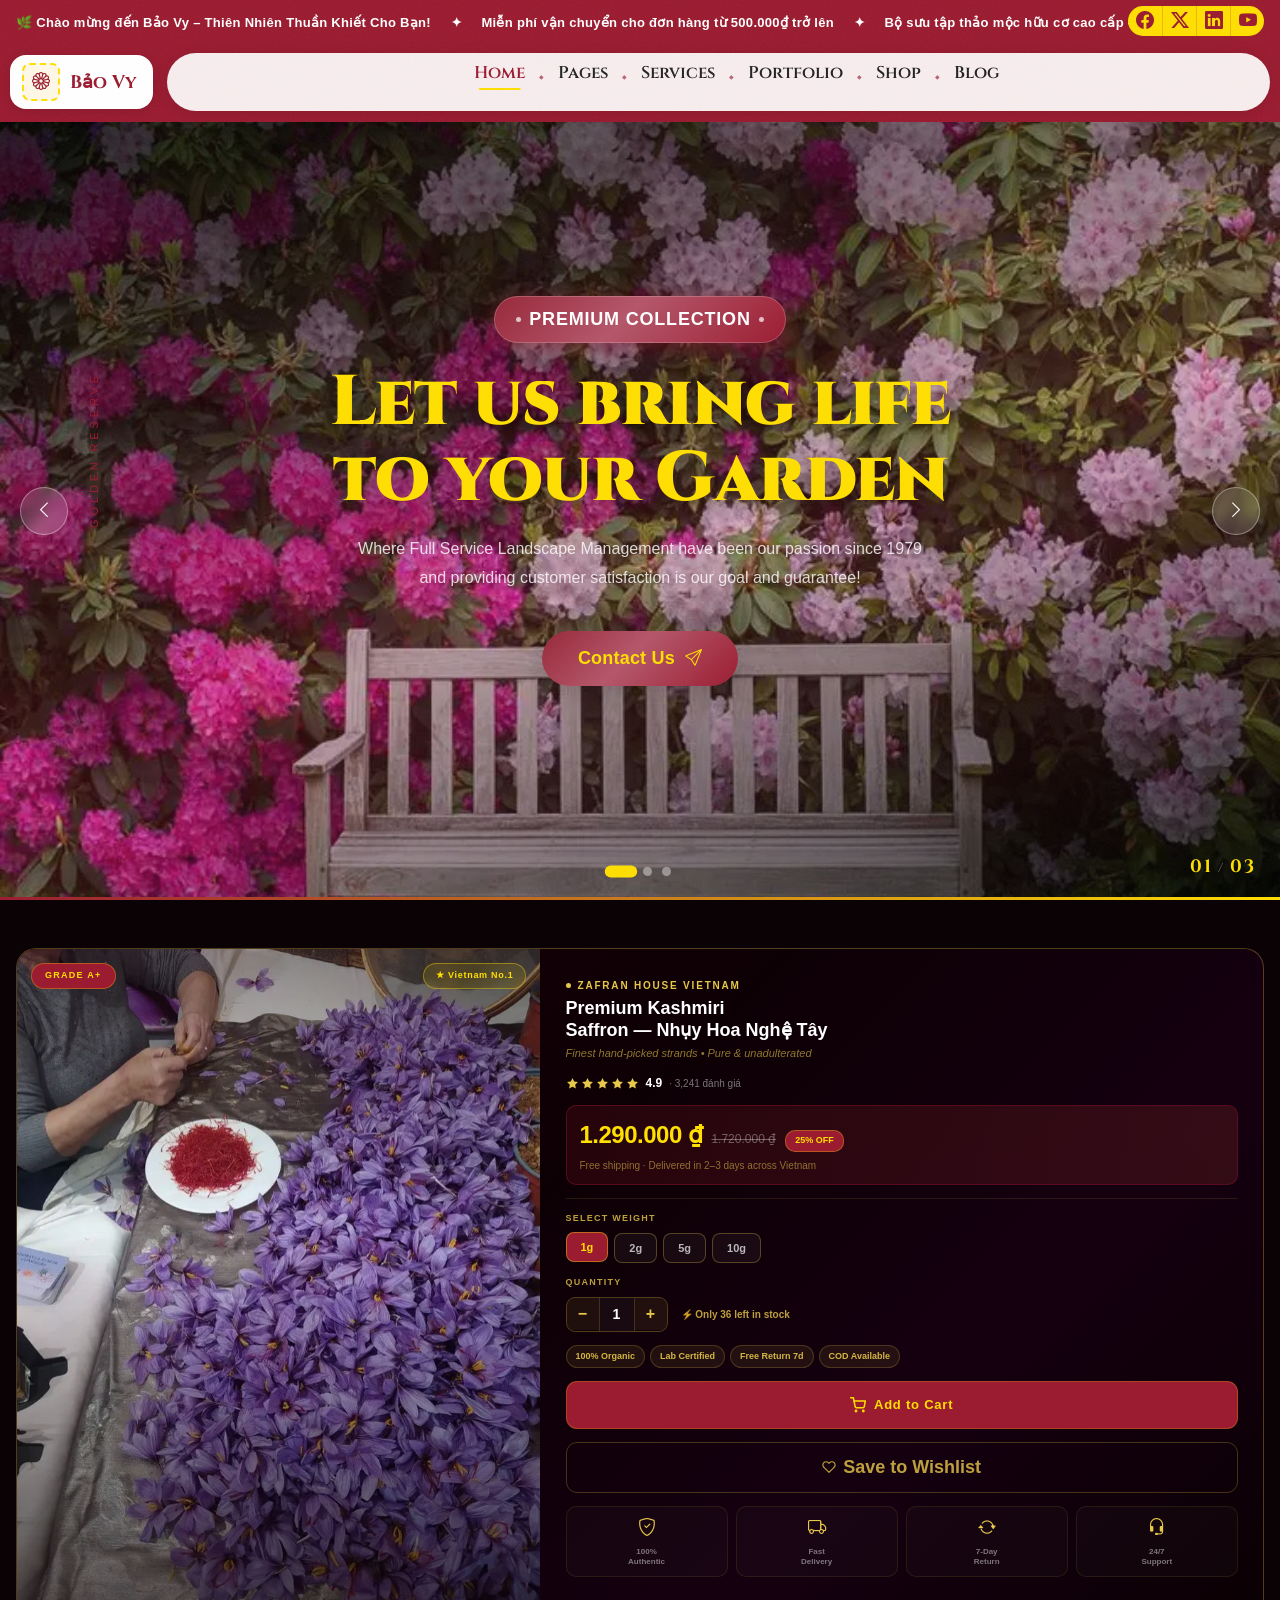
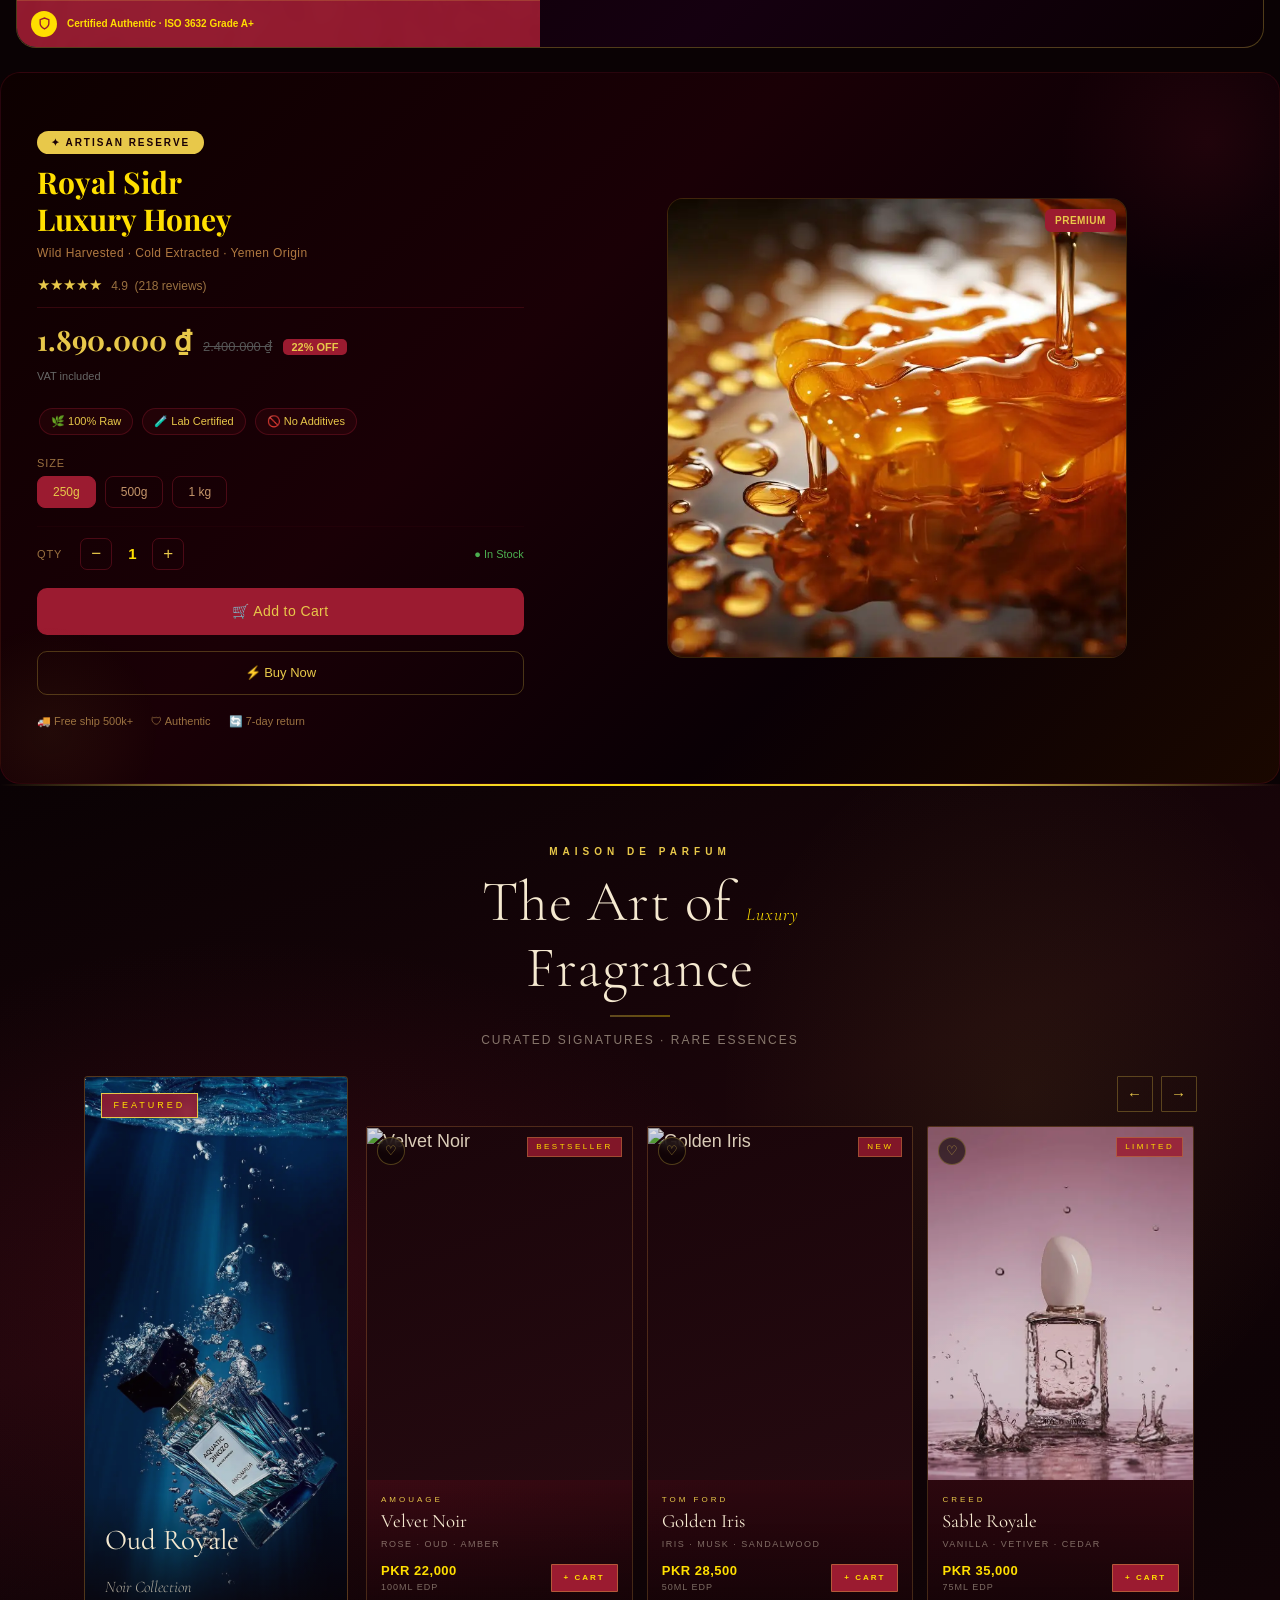
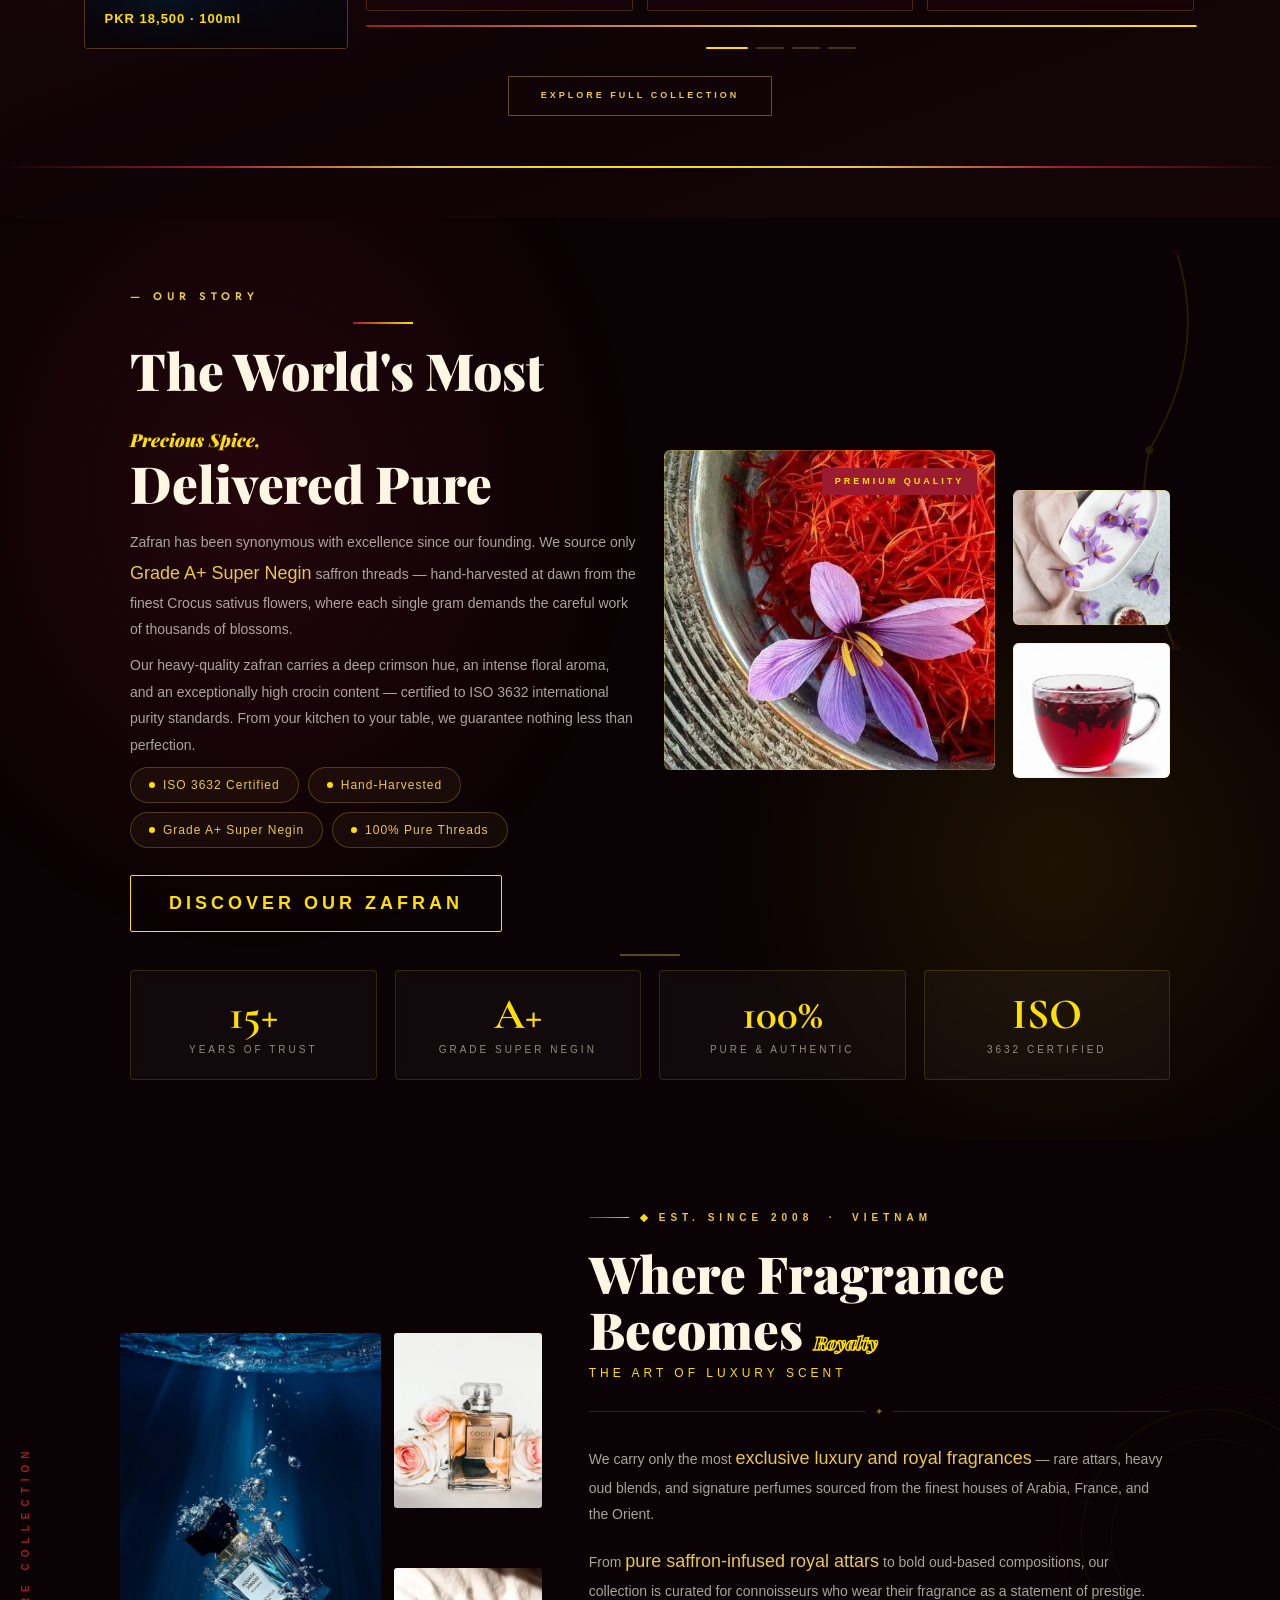
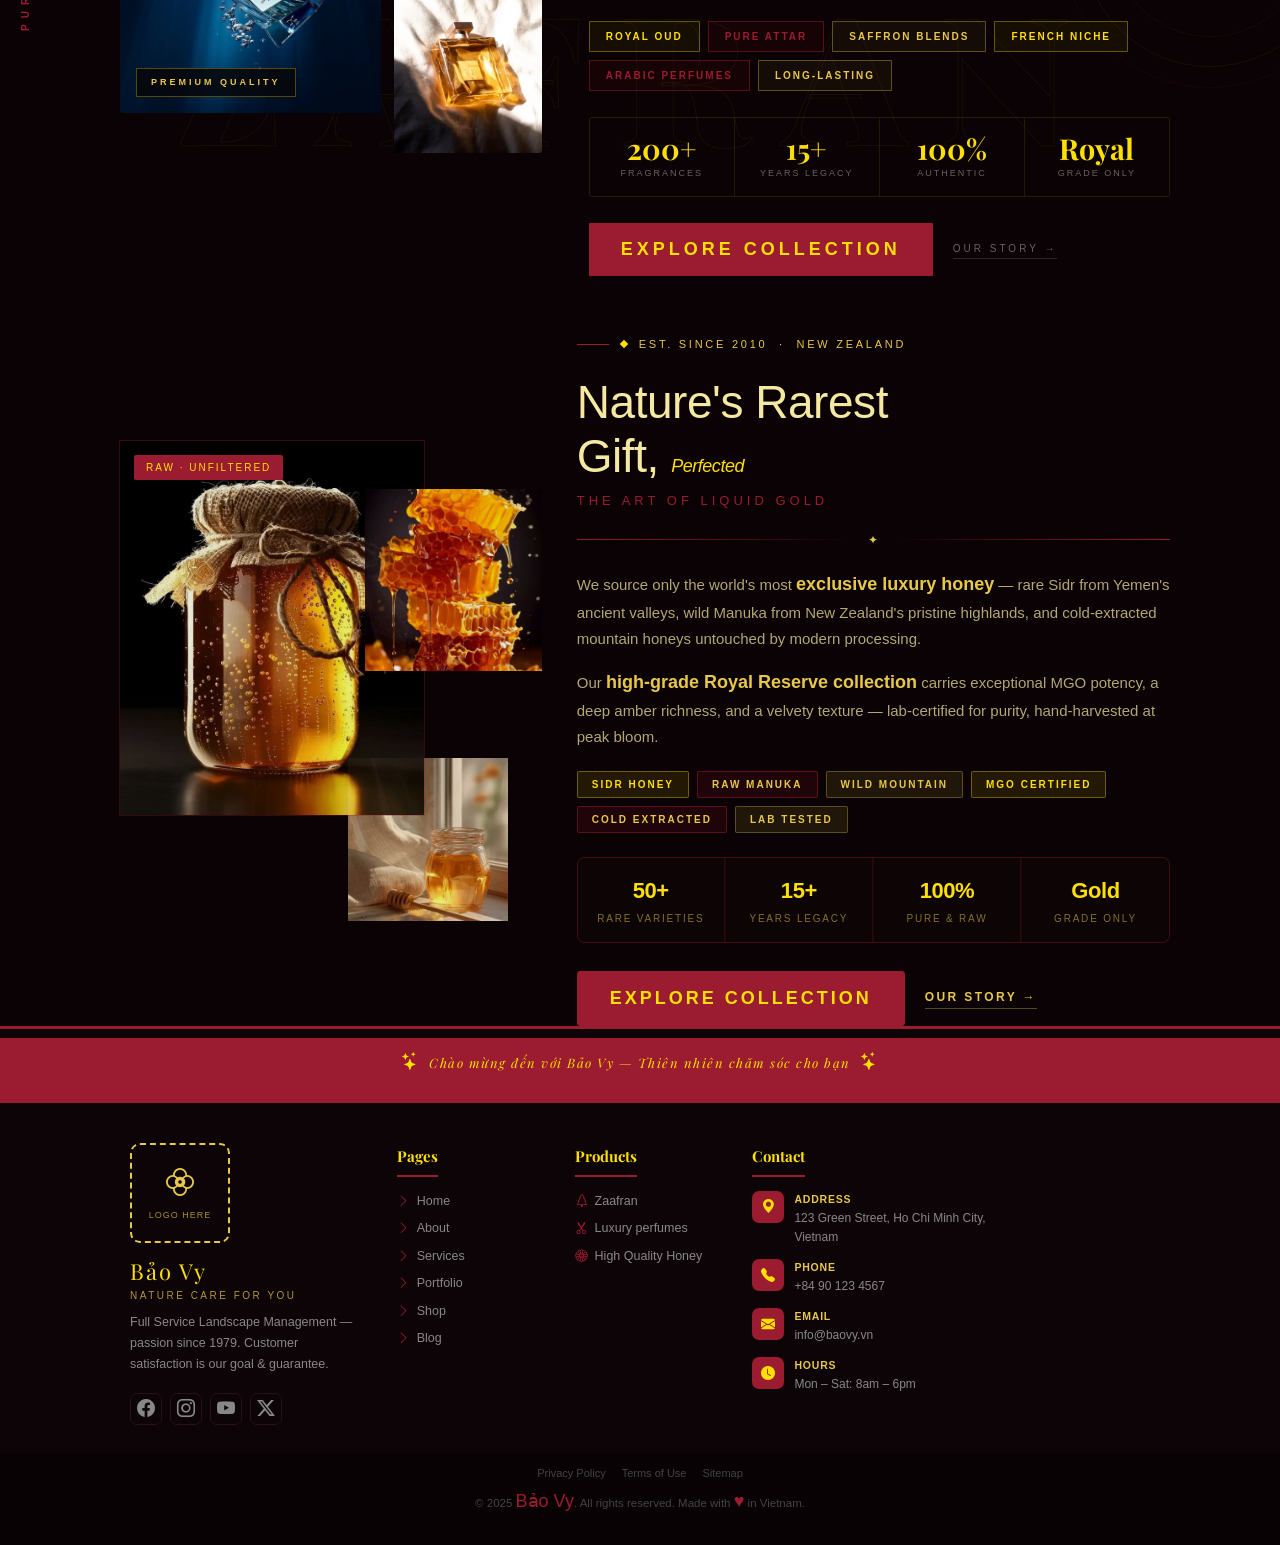
==== index.html @ 03a0d932 "first commit" ====
<!DOCTYPE html>
<html lang="en">
<head>

  <meta charset="UTF-8"/>
  <meta name="viewport" content="width=device-width, initial-scale=1.0"/>
  <title>Bảo Vy – Home</title>
  <link href="https://cdn.jsdelivr.net/npm/bootstrap@5.3.3/dist/css/bootstrap.min.css" rel="stylesheet"/>
  <link href="https://cdn.jsdelivr.net/npm/bootstrap-icons@1.11.3/font/bootstrap-icons.min.css" rel="stylesheet"/>
  <!-- BUG FIX 1: Removed duplicate gsap.min.js (was loading from both jsdelivr AND cdnjs) -->
  <script src="https://cdnjs.cloudflare.com/ajax/libs/gsap/3.12.5/gsap.min.js"></script>
  <script src="https://cdnjs.cloudflare.com/ajax/libs/gsap/3.12.5/ScrollTrigger.min.js"></script>
  <link href="https://fonts.googleapis.com/css2?family=Playfair+Display:ital,wght@0,400;0,700;0,900;1,400;1,700&family=Raleway:wght@200;300;400;500;600&display=swap" rel="stylesheet" />
  <link rel="stylesheet" href="style.css">
  

<style>
/* ═══════════════════════════════════════════════
   RESET & BASE
═══════════════════════════════════════════════ */
*, *::before, *::after { box-sizing: border-box; margin: 0; padding: 0; }

:root {
  --crimson:    #9B1B30;
  --crimson-dk: #7a1525;
  --gold:       #FFDF00;
  --rose-gold:  #E8C84A;
  --white:      #ffffff;
  --topbar-h:   42px;
  --nav-h:      80px;          /* desktop */
  --nav-h-mob:  64px;          /* mobile  */
  --total-header: calc(var(--topbar-h) + var(--nav-h));
}

html { scroll-behavior: smooth; }

body {
  font-family: 'Montserrat', sans-serif;
  background: #f9f6f0;

  overflow-x: hidden;
}

/* ═══════════════════════════════════════════════
   TOP BAR
═══════════════════════════════════════════════ */
.tb {
  background: var(--crimson);
  height: var(--topbar-h);
  display: flex;
  align-items: center;
  overflow: hidden;
  position: relative;
  z-index: 200;
  flex-shrink: 0;
}

.tb__inner {
  width: 100%;
  display: flex;
  align-items: center;
  justify-content: center;
  position: relative;
  padding: 0 140px 0 16px; /* right padding leaves room for socials */
}

/* Scrolling marquee text */
.tb__marquee {
  overflow: hidden;
  white-space: nowrap;
  width: 100%;
}
.tb__msg {
  display: inline-block;
  color: #fff;
  font-size: 13px;
  font-weight: 600;
  letter-spacing: .3px;
  animation: tbScroll 22s linear infinite;
}
@keyframes tbScroll {
  0%   { transform: translateX(60vw); }
  100% { transform: translateX(-100%); }
}

/* Social pill — absolutely positioned right */
.tb__socials {
  position: absolute;
  right: 16px;
  top: 50%;
  transform: translateY(-50%);
  height: 30px;
  display: flex;
  align-items: stretch;
  background: var(--gold);
  border-radius: 999px;
  overflow: hidden;
  flex-shrink: 0;
}
.tb__scell {
  width: 34px;
  display: flex;
  align-items: center;
  justify-content: center;
  border-left: 1px solid rgba(155,27,48,.2);
  /* FIX: icon color is crimson on gold — readable */
  color: var(--crimson);
  font-size: 13px;
  text-decoration: none;
  transition: background .2s, color .2s;
}
.tb__scell:first-child { border-left: none; }
.tb__scell:hover { background: var(--crimson); color: var(--gold); }

/* ═══════════════════════════════════════════════
   NAVBAR  — sticky, sits on top of hero
═══════════════════════════════════════════════ */
.nb {
  position: sticky;
  top: 0;
  z-index: 200;
  padding: 10px 10px;
  display: flex;
  align-items: center;
  gap: 14px;
background:  #9B1B30;
 
  min-height: var(--nav-h);
}
/* Scrolled state applied by JS */
.nb.scrolled {
 background: transparent;
  box-shadow: 0 2px 24px rgba(0,0,0,.1);
  padding: 6px 20px;
  backdrop-filter: blur(12px);
}

/* Brand card */
.nb__brand {
  background: var(--white);
  border-radius: 16px;
  padding: 8px 18px 8px 12px;
  display: flex;
  align-items: center;
  gap: 10px;
  text-decoration: none;
  flex-shrink: 0;
  transition: box-shadow .22s, transform .22s;
  box-shadow: 0 2px 12px rgba(0,0,0,.12);
}
.nb__brand:hover { box-shadow: 0 6px 24px rgba(0,0,0,.18); transform: translateY(-1px); }
.nb__logo {
  width: 38px; height: 38px;
  border-radius: 8px;
  background: #fff8e7;
  border: 2px dashed var(--gold);
  display: flex; align-items: center; justify-content: center;
  color: var(--crimson); font-size: 18px; flex-shrink: 0;
}
.nb__name {
  font-family: 'Cinzel', serif;
  font-size: 18px;
  font-weight: 700;
  color: var(--crimson);
  white-space: nowrap;
  letter-spacing: -.1px;
}

/* Nav pill — FIX: pill hugs the nav links, no dead space on right */
.nb__pill {
  background: rgba(255,255,255,.92);
  border-radius: 999px;
  height: 58px;
  flex: 1;
  display: flex;
  align-items: center;
  justify-content: center;
  padding: 0 28px;
  box-shadow: 0 2px 16px rgba(0,0,0,.1);
  backdrop-filter: blur(8px);
  min-width: 0;
  overflow: visible;
  align-self: center; 
}
.nb__list {
  list-style: none;
  display: flex;
  align-items: center;
  width: auto;
  justify-content: center;
  gap: 0;
  flex-wrap: nowrap;
}
/* FIX: renamed from .dot to .nb__sep to avoid perfume carousel clash */
.nb__sep {
  color: var(--crimson);
  font-size: 6px;
  margin: 0 4px;
  flex-shrink: 0;
  opacity: .65;
  user-select: none;
}
.nb__list li a {
  font-family: 'Cinzel', serif;
  color: #222;
  text-decoration: none;
  font-size: clamp(13px, 1.4vw, 17px);
  font-weight: 600;
  padding: 6px 10px;
  border-radius: 8px;
  white-space: nowrap;
  position: relative;
  transition: color .2s, background .2s;
  display: block;
}
.nb__list li a::after {
  content: '';
  position: absolute;
  bottom: 2px; left: 50%;
  transform: translateX(-50%) scaleX(0);
  width: 60%; height: 2px;
  background: var(--gold);
  border-radius: 2px;
  transition: transform .22s ease;
}
.nb__list li a:hover { color: var(--crimson); background: rgba(155,27,48,.05); }
.nb__list li a:hover::after,
.nb__list li a.nb--active::after { transform: translateX(-50%) scaleX(1); }
.nb__list li a.nb--active { color: var(--crimson); }

/* Hamburger — hidden on desktop */
.nb__toggler {
  display: none;
  background: var(--white);
  border: none;
  border-radius: 12px;
  width: 46px; height: 46px;
  flex-direction: column;
  align-items: center;
  justify-content: center;
  gap: 5px;
  cursor: pointer;
  flex-shrink: 0;
  transition: box-shadow .2s;
  box-shadow: 0 2px 12px rgba(0,0,0,.12);
}
.nb__toggler:hover { box-shadow: 0 4px 16px rgba(155,27,48,.25); }
.nb__bar {
  width: 22px; height: 2.5px;
  background: var(--crimson);
  border-radius: 2px;
  transition: transform .3s, opacity .3s;
}
.nb__toggler.nb--open .nb__bar:nth-child(1) { transform: translateY(7.5px) rotate(45deg); }
.nb__toggler.nb--open .nb__bar:nth-child(2) { opacity: 0; }
.nb__toggler.nb--open .nb__bar:nth-child(3) { transform: translateY(-7.5px) rotate(-45deg); }

/* ═══════════════════════════════════════════════
   MOBILE NAV DROPDOWN
═══════════════════════════════════════════════ */
.nb__mobile {
  display: none;              /* hidden until .nb--open added */
  position: sticky;
  top: var(--nav-h-mob);
  z-index: 190;
  background: var(--white);
  border-radius: 0 0 20px 20px;
  margin: 0;
  padding: 8px 12px 12px;
  box-shadow: 0 8px 32px rgba(0,0,0,.14);
  animation: mobSlide .25s ease;
  max-height: calc(100vh - var(--topbar-h) - var(--nav-h-mob));
  overflow-y: auto;
}
.nb__mobile.nb--open { display: block; }
@keyframes mobSlide {
  from { opacity: 0; transform: translateY(-8px); }
  to   { opacity: 1; transform: translateY(0); }
}
.nb__mobile a {
  display: flex;
  align-items: center;
  gap: 10px;
  padding: 12px 16px;
  border-radius: 12px;
  font-size: 15px;
  font-weight: 500;
  color: #222;
  text-decoration: none;
  transition: background .18s, color .18s, padding-left .2s;
}
.nb__mobile a:hover,
.nb__mobile a.nb--active { background: rgba(155,27,48,.07); color: var(--crimson); padding-left: 22px; }
.nb__mobile a.nb--active { font-weight: 600; }
.nb__msep { height: 1px; background: rgba(155,27,48,.1); margin: 4px 8px; }

/* ═══════════════════════════════════════════════
   HERO
   FIX: no negative margin-top — hero stacks naturally
   below sticky navbar. Height = 100vh minus header.
═══════════════════════════════════════════════ */
.hr {
  position: relative;
  width: 100%;
  height: calc(100vh - var(--topbar-h) - var(--nav-h));
  min-height: 500px;
  overflow: hidden;
}

/* Slide backgrounds */
.hr__bg {
  position: absolute; inset: 0;
  background-size: cover;
  background-position: center;
  background-repeat: no-repeat;
  opacity: 0;
  z-index: 0;
  transition: opacity .9s ease;
}
.hr__bg.hr--active { opacity: 1; }
.hr__bg::after {
  content: '';
  position: absolute; inset: 0;
  background: linear-gradient(
    160deg,
    rgba(0,0,0,.85) 0%,
    rgba(155,27,48,.28) 55%,
    rgba(0,0,0,.78) 100%
  );
}

/* Slide images — replace with your actual files */
.hr__bg-1 { background-image: url('slide1.webp'); }
.hr__bg-2 { background-image: url('Saffraan.webp'); }
.hr__bg-3 { background-image: url('slide2.webp'); }

/* Fallback gradient when images missing (demo) */
.hr__bg-1 { background-color: #1a0a0e; }
.hr__bg-2 { background-color: #0d1a0e; }
.hr__bg-3 { background-color: #0a0d1a; }

/* Content */
.hr__content {
  position: absolute; inset: 0;
  z-index: 5;
  display: flex;
  flex-direction: column;
  align-items: center;
  justify-content: center;
  text-align: center;
  padding: 40px 24px 80px;
  pointer-events: none;
}

/* Badge */
.hr__badge {
  display: inline-flex;
  align-items: center;
  gap: 8px;
  position: relative;
  overflow: hidden;
  background: linear-gradient(135deg, #972739 0%, #b5566a 45%, #9B1B30 100%);
  color: #fff;
  font-family: 'Montserrat', sans-serif;
  font-size: 12px;
  font-weight: 700;
  padding: 10px 22px;
  border-radius: 999px;
  letter-spacing: .8px;
  text-transform: uppercase;
  margin-bottom: 22px;
  pointer-events: auto;
  box-shadow: 0 0 0 1px rgba(255,255,255,.2) inset,
              0 4px 20px rgba(155,27,48,.5);
}
.hr__badge::before {
  content: '';
  position: absolute;
  top: 0; left: -75%;
  width: 50%; height: 100%;
  background: linear-gradient(90deg, transparent, rgba(255,255,255,.45), transparent);
  transform: skewX(-20deg);
  animation: hrShimmer 2.8s ease-in-out infinite;
}
@keyframes hrShimmer {
  0%  { left: -75%; }
  60% { left: 130%; }
  100%{ left: 130%; }
}
.hr__bdot { width: 5px; height: 5px; border-radius: 50%; background: rgba(255,255,255,.7); flex-shrink: 0; }

/* Heading */
.hr__heading {
  font-family: 'Cinzel', serif;
  font-size: clamp(28px, 5.5vw, 72px);
  font-weight: 900;
  color: var(--gold);
  line-height: 1.08;
  letter-spacing: -1px;
  margin-bottom: 18px;
  max-width: 880px;
  text-shadow: 0 4px 32px rgba(0,0,0,.4);
}

/* Sub */
.hr__sub {
  font-size: clamp(13px, 1.6vw, 16px);
  color: rgba(255,255,255,.82);
  max-width: 580px;
  line-height: 1.8;
  margin-bottom: 38px;
  font-weight: 400;
}

/* CTA button */
.hr__cta {
  display: inline-flex;
  align-items: center;
  gap: 10px;
  background: linear-gradient(135deg, #972739 0%, #b5566a 45%, #9B1B30 100%);
  color: var(--gold);
  font-family: 'Montserrat', sans-serif;
  font-size: 15px;
  font-weight: 600;
  padding: 14px 36px;
  border-radius: 999px;
  text-decoration: none;
  letter-spacing: .2px;
  pointer-events: auto;
  transition: background .22s, color .22s, transform .22s, box-shadow .22s;
  box-shadow: 0 8px 32px rgba(0,0,0,.22);
}
.hr__cta:hover {
  background: var(--crimson-dk);
  color: #fff;
  transform: translateY(-3px);
  box-shadow: 0 14px 40px rgba(155,27,48,.45);
}
.hr__cta i { font-size: 17px; }

/* Arrows — FIX: renamed IDs heroPrevBtn/heroNextBtn, no ID conflict */
.hr__arrow {
  position: absolute;
  top: 50%; transform: translateY(-50%);
  z-index: 10;
  width: 48px; height: 48px;
  border-radius: 50%;
  background: rgba(255,255,255,.15);
  border: 1.5px solid rgba(255,255,255,.35);
  display: flex; align-items: center; justify-content: center;
  font-size: 18px;
  color: #fff;
  cursor: pointer;
  backdrop-filter: blur(6px);
  transition: background .2s, color .2s, transform .2s, box-shadow .2s;
}
.hr__arrow:hover {
  background: var(--crimson);
  border-color: var(--gold);
  color: var(--gold);
  transform: translateY(-50%) scale(1.08);
  box-shadow: 0 6px 28px rgba(155,27,48,.45);
}
.hr__arrow--prev { left: 20px; }
.hr__arrow--next { right: 20px; }

/* Dots — FIX: renamed .cdot → .hr__dot to avoid any style bleed */
.hr__dots {
  position: absolute;
  bottom: 24px; left: 50%;
  transform: translateX(-50%);
  z-index: 10;
  display: flex;
  gap: 10px;
  align-items: center;
}
.hr__dot {
  width: 9px; height: 9px;
  border-radius: 50%;
  background: rgba(255,255,255,.4);
  border: none;
  cursor: pointer;
  padding: 0;
  transition: background .3s, transform .3s, width .3s;
}
.hr__dot.hr--active {
  background: var(--gold);
  transform: scale(1.35);
  width: 24px;
  border-radius: 5px;
}

/* Progress bar */
.hr__progress {
  position: absolute;
  bottom: 0; left: 0; right: 0;
  height: 3px;
  background: rgba(255,255,255,.12);
  z-index: 10;
}
.hr__progress-fill {
  height: 100%;
  width: 0%;
  background: linear-gradient(90deg, var(--crimson), var(--gold));
  transition: width linear;
}

/* Slide counter */
.hr__counter {
  position: absolute;
  bottom: 20px;
  right: 24px;
  z-index: 10;
  font-family: 'Cinzel', serif;
  font-size: 13px;
  color: rgba(255,255,255,.55);
  letter-spacing: 2px;
  pointer-events: none;
}
.hr__counter span { color: var(--gold); font-weight: 700; }

/* ═══════════════════════════════════════════════
   RESPONSIVE BREAKPOINTS
═══════════════════════════════════════════════ */

/* Tablet */
@media (max-width: 991px) {
  .nb__pill  { display: none; }
  .nb__toggler { display: flex; }
  .nb { min-height: var(--nav-h-mob); padding: 8px 16px; }

  .hr {
    height: calc(100vh - var(--topbar-h) - var(--nav-h-mob));
    min-height: 420px;
  }
  .hr__content { padding: 30px 20px 70px; }
  .hr__arrow { width: 40px; height: 40px; font-size: 15px; }
  .hr__arrow--prev { left: 12px; }
  .hr__arrow--next { right: 12px; }

  /* Topbar: hide scrolling text on very small, keep socials */
  .tb__inner { padding: 0 130px 0 12px; }
}

/* Mobile */
@media (max-width: 575px) {
  :root { --topbar-h: 38px; }

  .tb__msg { font-size: 12px; }
  .tb__scell { width: 30px; font-size: 12px; }

  .nb__brand { padding: 6px 14px 6px 10px; border-radius: 12px; }
  .nb__logo  { width: 34px; height: 34px; font-size: 16px; }
  .nb__name  { font-size: 16px; }

  .hr__heading { letter-spacing: -.5px; }
  .hr__badge   { font-size: 10px; padding: 8px 16px; }
  .hr__cta     { font-size: 14px; padding: 12px 28px; }

  /* Hide arrows on very small screens — swipe instead */
  .hr__arrow { display: none; }
  .hr__counter { display: none; }

  .hr__dots { bottom: 16px; }
}

/* Large desktop */
@media (min-width: 1400px) {
  .nb__list li a { font-size: 17px; padding: 8px 14px; }
  .nb__pill { padding: 0 40px; }
}
</style>
    <style>

    .ft { background: #0d0407;  color: #999; border-top: 3px solid #9B1B30; }

    .ft-top { background: #9B1B30; padding: 10px 0; text-align: center; }
    .ft-top p { font-family: 'Playfair Display', serif; color: #FFDF00; font-size: 13px; letter-spacing: 1.5px; font-style: italic; }

    .ft-body { padding: 40px 0 28px; }

    .logo-box { width: 100px; height: 100px; border: 2px dashed #E8C84A; border-radius: 10px; display: flex; flex-direction: column; align-items: center; justify-content: center; gap: 5px; margin-bottom: 12px; }
    .logo-box i { font-size: 28px; color: #E8C84A; }
    .logo-box span { font-size: 9px; color: #E8C84A; letter-spacing: 1px; opacity: .7; }

    .brand { font-family: 'Playfair Display', serif; font-size: 22px; color: #FFDF00; letter-spacing: 2px; }
    .brand-sub { font-size: 10px; color: #E8C84A; letter-spacing: 2.5px; text-transform: uppercase; opacity: .75; margin-bottom: 10px; }
    .desc { font-size: 12.5px; color: #888; line-height: 1.7; max-width: 230px; }

    .social { display: flex; gap: 8px; margin-top: 14px; }
    .social a { width: 32px; height: 32px; border: 1px solid #2a1018; border-radius: 7px; display: flex; align-items: center; justify-content: center; color: #888; font-size: 14px; text-decoration: none; transition: all .2s; }
    .social a:hover { background: #9B1B30; border-color: #9B1B30; color: #FFDF00; }

    .col-head { font-family: 'Playfair Display', serif; font-size: 15px; color: #FFDF00; font-weight: 700; margin-bottom: 14px; padding-bottom: 8px; border-bottom: 2px solid #9B1B30; display: inline-block; }

    .lnks { list-style: none; padding: 0; }
    .lnks li { margin-bottom: 8px; }
    .lnks li a { color: #888; font-size: 12.5px; text-decoration: none; display: flex; align-items: center; gap: 7px; transition: color .2s; }
    .lnks li a i { color: #9B1B30; font-size: 13px; }
    .lnks li a:hover { color: #FFDF00; }

    .ci { display: flex; align-items: flex-start; gap: 10px; margin-bottom: 12px; }
    .ci-icon { width: 32px; height: 32px; background: #9B1B30; border-radius: 7px; display: flex; align-items: center; justify-content: center; flex-shrink: 0; }
    .ci-icon i { color: #FFDF00; font-size: 14px; }
    .ci-text { font-size: 12px; color: #888; line-height: 1.6; }
    .ci-text strong { display: block; color: #E8C84A; font-size: 10.5px; letter-spacing: .8px; text-transform: uppercase; margin-bottom: 1px; }

    .ft-bottom { background: #080205; padding: 12px 0; text-align: center; }
    .ft-bottom p { font-size: 11.5px; color: #444; }
    .ft-bottom span { color: #9B1B30; }
    .bot-links { display: flex; gap: 16px; justify-content: center; flex-wrap: wrap; margin-bottom: 6px; }
    .bot-links a { font-size: 11px; color: #444; text-decoration: none; }
    .bot-links a:hover { color: #E8C84A; }
  </style>

<style> *{box-sizing:border-box;margin:0;padding:0}
.hon-side-top { position: absolute; width: 38%; aspect-ratio: 1/1; }
.hon-side-bot { position: absolute; width: 34%; aspect-ratio: 1/1.1; }
.hon-section{
  background:#0d0406;
  color:#FFDF00;
  padding:80px 0;
  position:relative;
  overflow:hidden;

}

.hon-watermark{
  position:absolute;
  top:50%;left:50%;
  transform:translate(-50%,-50%) rotate(-30deg);
  font-size:clamp(80px,16vw,160px);
  font-weight:900;
  color:rgba(255,223,0,0.04);
  letter-spacing:0.3em;
  pointer-events:none;
  white-space:nowrap;
  user-select:none;
}

.hon-vert-label{
  position:absolute;
  left:16px;top:50%;
  transform:translateY(-50%) rotate(-90deg);
  font-size:11px;
  letter-spacing:0.35em;
  color:#9B1B30;
  text-transform:uppercase;
  opacity:0.7;
  white-space:nowrap;
}

.hon-scent-circle{
  position:absolute;
  width:500px;height:500px;
  border-radius:50%;
  border:1px solid rgba(155,27,48,0.15);
  top:50%;right:-200px;
  transform:translateY(-50%);
  pointer-events:none;
}

.hon-scent-circle::before{
  content:'';
  position:absolute;
  inset:40px;
  border-radius:50%;
  border:1px solid rgba(232,200,74,0.08);
}

.container{
  max-width:1140px;
  margin:0 auto;
  padding:0 40px 0 60px;
  position:relative;
  z-index:1;
}

.hon-img-stack{
  position:relative;
  height:480px;
}


.hon-img-card img{
  width:100%;height:100%;
  object-fit:cover;
  display:block;
  opacity:0.92;
}

.hon-main{
  width:72%;height:78%;
  top:0;left:0;
  z-index:2;
  border-color:rgba(232,200,74,0.4);
  box-shadow:0 0 0 1px rgba(155,27,48,0.3);
   position: relative;
  aspect-ratio: 4/4.5;
}

.hon-img-badge{
  position:absolute;
  top:14px;left:14px;
  background:#9B1B30;
  color:#FFDF00;
  font-size:10px;
  letter-spacing:0.2em;
  text-transform:uppercase;
  padding:5px 12px;
  border-radius:2px;
  z-index:3;
  font-family:sans-serif;
}

.hon-side-top{
  width:42%;height:38%;
  top:10%;right:0;
  z-index:3;
  border-color:rgba(232,200,74,0.3);
}

.hon-side-bot{
  width:38%;height:34%;
  bottom:0;right:8%;
  z-index:1;
  border-color:rgba(155,27,48,0.4);
}

.hon-content-col{
  padding-left:8px;
}

.hon-ornament{
  display:flex;
  align-items:center;
  gap:12px;
  margin-bottom:22px;
}

.hon-orn-line{
  display:block;
  width:32px;height:1px;
  background:#9B1B30;
}

.hon-orn-diamond{
  display:block;
  width:6px;height:6px;
  background:#FFDF00;
  transform:rotate(45deg);
  flex-shrink:0;
}

.hon-orn-text{
  font-size:11px;
  letter-spacing:0.25em;
  color:#E8C84A;
  text-transform:uppercase;
  
}

.hon-about-heading{
  font-size:clamp(30px,4vw,46px);
  font-weight:400;
  line-height:1.18;
  color:#F5E8A0;
  margin-bottom:8px;
  letter-spacing:-0.01em;
}

.hon-highlight{
  color:#FFDF00;
  font-style:italic;
}

.hon-about-sub{
  font-size:13px;
  letter-spacing:0.3em;
  text-transform:uppercase;
  color:#9B1B30;
  margin-bottom:20px;
}

.hon-hr-fancy{
  display:flex;
  align-items:center;
  gap:10px;
  margin-bottom:20px;
}

.hon-hr-fancy span{
  flex:1;height:1px;
  background:linear-gradient(90deg,#9B1B30,transparent);
}

.hon-hr-fancy span:last-child{
  background:linear-gradient(270deg,#9B1B30,transparent);
}

.hon-hr-fancy i{
  color:#E8C84A;
  font-size:12px;
  font-style:normal;
}

.hon-about-body{
  font-size:15px;
  line-height:1.75;
  color:rgba(245,232,160,0.72);
  margin-bottom:14px;

}

.hon-about-body strong{
  color:#E8C84A;
  font-weight:600;
}

.hon-royal-tags{
  display:flex;
  flex-wrap:wrap;
  gap:8px;
  margin:20px 0 24px;
}

.hon-rtag{
  font-size:10px;
  letter-spacing:0.2em;
  text-transform:uppercase;
  padding:5px 14px;
  border-radius:2px;
  font-family:sans-serif;
  font-weight:600;
}

.hon-rtag.hon-gold{
  background:rgba(255,223,0,0.1);
  border:1px solid rgba(255,223,0,0.35);
  color:#FFDF00;
}

.hon-rtag.hon-red{
  background:rgba(155,27,48,0.15);
  border:1px solid rgba(155,27,48,0.5);
  color:#E8C84A;
}

.hon-rtag.hon-amber{
  background:rgba(232,200,74,0.1);
  border:1px solid rgba(232,200,74,0.3);
  color:#E8C84A;
}

.hon-stat-row{
  display:grid;
  grid-template-columns:repeat(4,1fr);
  gap:1px;
  border:1px solid rgba(155,27,48,0.3);
  border-radius:8px;
  overflow:hidden;
  margin-bottom:28px;
  background:rgba(155,27,48,0.15);
}

.hon-stat-item{
  padding:16px 12px;
  text-align:center;
  background:#0d0406;
  border-right:1px solid rgba(155,27,48,0.2);
}

.hon-stat-item:last-child{
  border-right:none;
}

.hon-stat-num{
  font-size:22px;
  font-weight:700;
  color:#FFDF00;
  letter-spacing:-0.02em;
  font-family:sans-serif;
}

.hon-stat-lbl{
  font-size:10px;
  letter-spacing:0.18em;
  text-transform:uppercase;
  color:rgba(232,200,74,0.55);
  margin-top:4px;
 
}

.hon-cta-row{
  display:flex;
  align-items:center;
  gap:20px;
  flex-wrap:wrap;
}

.hon-btn-royal{
  display:inline-block;
  background:#9B1B30;
  color:#FFDF00;
  text-decoration:none;
  padding:13px 32px;
  font-size:12px;
  letter-spacing:0.25em;
  text-transform:uppercase;
  font-weight:600;
  border-radius:3px;
  border:1px solid #9B1B30;
  transition:background 0.2s,color 0.2s;
}

.hon-btn-royal:hover{
  color: #9B1B30;
  background:  #E8C84A;;
  border-color:#FFDF00;;
}

.hon-btn-ghost{
  color:#E8C84A;
  text-decoration:none;
  font-size:12px;
  letter-spacing:0.2em;
  text-transform:uppercase;
  font-weight:600;
  border-bottom:1px solid rgba(232,200,74,0.35);
  padding-bottom:2px;
  transition:color 0.2s;
}

.hon-btn-ghost:hover{
  color:#FFDF00;
}

@media(max-width:900px){
  .row.align-items-center{
    flex-direction:column;
  }
  .col-lg-5,.col-lg-7{
    width:100%;
  }
  .hon-img-stack{
    height:360px;
  }
  .hon-stat-row{
    grid-template-columns:repeat(2,1fr);
  }
  .hon-stat-item:nth-child(2){
    border-right:none;
  }
  .hon-stat-item:nth-child(3){
    border-right:1px solid rgba(155,27,48,0.2);
  }
  .container{
    padding:0 20px;
  }
  .hon-vert-label{
    display:none;
  }
}

@media(max-width:560px){
  .hon-img-stack{
    height:280px;
  }
  .hon-side-top,
  .hon-side-bot{
    display:none;
  }
  .hon-main{
    width:100%;
    height:100%;
  }
  .hon-stat-row{
    grid-template-columns:repeat(2,1fr);
  }
  .hon-section{
    padding:50px 0;
  }

}</style>
<style>
  :root {
    --crimson: #9B1B30;
    --gold: #FFDF00;
    --rose-gold: #E8C84A;
    --dark: #0a0204;
    --dark-mid: #150508;
    --card-bg: rgba(155,27,48,0.13);
  }

  * { box-sizing: border-box; margin: 0; padding: 0; }

  body {
    background: var(--dark);
    
    color: #f5e9d0;
    min-height: 100vh;
  }

  .perfume-section {
    background: linear-gradient(160deg, #0a0204 0%, #1a050a 40%, #0e0306 70%, #150508 100%);
    position: relative;
    overflow: hidden;
    padding: 60px 0 50px;
  }

  .perfume-section::before {
    content: '';
    position: absolute;
    inset: 0;
    background:
      radial-gradient(ellipse 60% 50% at 20% 50%, rgba(155,27,48,0.18) 0%, transparent 70%),
      radial-gradient(ellipse 40% 60% at 80% 30%, rgba(232,200,74,0.07) 0%, transparent 60%);
    pointer-events: none;
  }

  .perfume-section::after {
    content: '';
    position: absolute;
    top: 0; left: 0; right: 0;
    height: 2px;
    background: linear-gradient(90deg, transparent, var(--rose-gold), var(--gold), var(--rose-gold), transparent);
  }

  .section-eyebrow {
    font-family: 'Montserrat', sans-serif;
    font-size: 10px;
    font-weight: 600;
    letter-spacing: 5px;
    text-transform: uppercase;
    color: var(--rose-gold);
    margin-bottom: 10px;
  }

  .section-title {
    font-family: 'Cormorant Garamond', serif;
    font-size: clamp(2rem, 5vw, 3.2rem);
    font-weight: 300;
    color: #f5e9d0;
    line-height: 1.15;
    letter-spacing: 1px;
  }

  .section-title span {
    color: var(--gold);
    font-style: italic;
  }

  .gold-divider {
    width: 60px;
    height: 1.5px;
    background: linear-gradient(90deg, var(--rose-gold), var(--gold));
    margin: 14px auto;
  }

  .section-subtitle {
    font-size: 12px;
    letter-spacing: 2px;
    color: rgba(245,233,208,0.5);
    text-transform: uppercase;
  }

  .hero-image-slot {
    position: relative;
    border: 1px solid rgba(232,200,74,0.25);
    border-radius: 4px;
    overflow: hidden;
    background: linear-gradient(135deg, #1a050a 0%, #2a080f 50%, #1a050a 100%);
    display: flex;
    align-items: center;
    justify-content: center;
    min-height: 400px;
    height: 100%;
  }

  .hero-image-slot img {
    width: 100%;
    height: 100%;
    object-fit: cover;
    opacity: 0.85;
    transition: opacity 0.5s ease, transform 0.6s ease;
  }

  .hero-image-slot:hover img { opacity: 1; transform: scale(1.03); }

  .hero-badge {
    position: absolute;
    top: 16px; left: 16px;
    background: rgba(155,27,48,0.85);
    border: 1px solid var(--rose-gold);
    color: var(--gold);
    font-size: 9px;
    letter-spacing: 3px;
    text-transform: uppercase;
    padding: 5px 12px;
    backdrop-filter: blur(4px);
  }

  .hero-overlay {
    position: absolute;
    bottom: 0; left: 0; right: 0;
    background: linear-gradient(to top, rgba(10,2,4,0.92) 0%, transparent 100%);
    padding: 24px 20px 20px;
  }

  .hero-name {
    font-family: 'Cormorant Garamond', serif;
    font-size: 1.6rem;
    font-weight: 400;
    color: #f5e9d0;
  }

  .hero-price {
    color: var(--gold);
    font-size: 13px;
    font-weight: 600;
    letter-spacing: 1px;
    margin-top: 4px;
  }

  .carousel-outer {
    position: relative;
    overflow: hidden;
  }

  .carousel-track-wrap {
    overflow: hidden;
    border-radius: 2px;
  }

  .carousel-track {
    display: flex;
    gap: 14px;
    transition: transform 0.6s cubic-bezier(0.25, 0.8, 0.25, 1);
    will-change: transform;
  }

  .perfume-card {
    flex: 0 0 calc(33.333% - 10px);
    min-width: 200px;
    background: var(--card-bg);
    border: 1px solid rgba(232,200,74,0.18);
    border-radius: 2px;
    overflow: hidden;
    position: relative;
    transition: border-color 0.3s, transform 0.3s;
    cursor: pointer;
  }

  @media (max-width: 991px) {
    .perfume-card { flex: 0 0 calc(50% - 7px); }
  }
  @media (max-width: 575px) {
    .perfume-card { flex: 0 0 calc(100% - 0px); }
  }

  .perfume-card:hover {
    border-color: rgba(232,200,74,0.55);
    transform: translateY(-3px);
  }

  .card-image-wrap {
    position: relative;
    aspect-ratio: 3/4;
    overflow: hidden;
    background: linear-gradient(160deg, #1a050a, #250a10);
  }

  .card-image-wrap img {
    width: 100%;
    height: 100%;
    object-fit: cover;
    transition: transform 0.5s ease;
    opacity: 0.88;
  }

  .perfume-card:hover .card-image-wrap img {
    transform: scale(1.06);
    opacity: 1;
  }

  .card-tag {
    position: absolute;
    top: 10px; right: 10px;
    font-size: 8px;
    letter-spacing: 2.5px;
    text-transform: uppercase;
    color: var(--gold);
    background: rgba(155,27,48,0.8);
    border: 1px solid rgba(232,200,74,0.3);
    padding: 3px 8px;
    backdrop-filter: blur(4px);
  }

  .card-wishlist {
    position: absolute;
    top: 10px; left: 10px;
    width: 28px; height: 28px;
    border-radius: 50%;
    border: 1px solid rgba(232,200,74,0.3);
    background: rgba(10,2,4,0.6);
    display: flex; align-items: center; justify-content: center;
    cursor: pointer;
    backdrop-filter: blur(4px);
    transition: background 0.3s, border-color 0.3s;
    font-size: 13px;
    color: rgba(232,200,74,0.7);
  }

  .card-wishlist:hover {
    background: var(--crimson);
    border-color: var(--gold);
    color: var(--gold);
  }

  .card-body-inner {
    padding: 14px 14px 16px;
    background: linear-gradient(180deg, rgba(155,27,48,0.1) 0%, rgba(10,2,4,0.5) 100%);
  }

  .card-brand {
    font-size: 8px;
    letter-spacing: 3px;
    text-transform: uppercase;
    color: var(--rose-gold);
    margin-bottom: 4px;
  }

  .card-name {
    font-family: 'Cormorant Garamond', serif;
    font-size: 1.05rem;
    font-weight: 400;
    color: #f5e9d0;
    line-height: 1.25;
    margin-bottom: 4px;
  }

  .card-notes {
    font-size: 9px;
    letter-spacing: 1.5px;
    color: rgba(245,233,208,0.45);
    margin-bottom: 10px;
    text-transform: uppercase;
  }

  .card-footer-row {
    display: flex;
    align-items: center;
    justify-content: space-between;
    gap: 8px;
  }

  .card-price {
    font-size: 13px;
    font-weight: 600;
    color: var(--gold);
    letter-spacing: 0.5px;
  }

  .card-price small {
    font-size: 9px;
    font-weight: 400;
    color: rgba(245,233,208,0.45);
    letter-spacing: 1px;
    display: block;
    text-transform: uppercase;
  }

  .btn-add-cart {
    background: var(--crimson);
    border: 1px solid rgba(232,200,74,0.35);
    color: var(--gold);
    font-size: 8px;
    letter-spacing: 2px;
    text-transform: uppercase;
    padding: 7px 12px;
    border-radius: 1px;
    cursor: pointer;
    transition: background 0.25s, border-color 0.25s, color 0.25s;
    white-space: nowrap;
    font-family: 'Montserrat', sans-serif;
    font-weight: 600;
  }

  .btn-add-cart:hover {
    background: var(--gold);
    color: var(--crimson);
    border-color: var(--gold);
  }

  .btn-add-cart.added {
    background: #1a4d1a;
    border-color: #4caf50;
    color: #b8f5b8;
  }

  .carousel-dots {
    display: flex;
    justify-content: center;
    gap: 8px;
    margin-top: 20px;
  }

  .dot {
    width: 28px; height: 2px;
    background: rgba(232,200,74,0.25);
    border: none;
    cursor: pointer;
    transition: background 0.3s, width 0.3s;
    padding: 0;
    border-radius: 1px;
  }

  .dot.active {
    background: var(--gold);
    width: 42px;
  }

  .carousel-nav {
    display: flex;
    gap: 8px;
    justify-content: flex-end;
    margin-bottom: 14px;
  }

  .nav-btn {
    width: 36px; height: 36px;
    border: 1px solid rgba(232,200,74,0.3);
    background: transparent;
    color: var(--rose-gold);
    cursor: pointer;
    display: flex; align-items: center; justify-content: center;
    font-size: 15px;
    transition: background 0.25s, border-color 0.25s, color 0.25s;
    border-radius: 1px;
  }

  .nav-btn:hover {
    background: var(--crimson);
    border-color: var(--gold);
    color: var(--gold);
  }

  .btn-view-all {
    display: inline-block;
    border: 1px solid rgba(232,200,74,0.4);
    background: transparent;
    color: var(--rose-gold);
    font-family: 'Montserrat', sans-serif;
    font-size: 9px;
    font-weight: 600;
    letter-spacing: 3px;
    text-transform: uppercase;
    padding: 12px 32px;
    text-decoration: none;
    transition: background 0.25s, color 0.25s, border-color 0.25s;
    cursor: pointer;
    border-radius: 1px;
  }

  .btn-view-all:hover {
    background: rgba(155,27,48,0.5);
    color: var(--gold);
    border-color: var(--gold);
  }

  .bottom-accent {
    height: 2px;
    background: linear-gradient(90deg, transparent, var(--crimson), var(--rose-gold), var(--gold), var(--rose-gold), var(--crimson), transparent);
    margin-top: 50px;
  }

  /* BUG FIX 2: cartToast element added (was missing from HTML but used in JS) */
  .cart-toast {
    position: fixed;
    bottom: 24px; right: 24px;
    background: var(--crimson);
    border: 1px solid var(--gold);
    color: var(--gold);
    font-family: 'Montserrat', sans-serif;
    font-size: 11px;
    font-weight: 600;
    letter-spacing: 2px;
    text-transform: uppercase;
    padding: 12px 22px;
    border-radius: 2px;
    z-index: 9999;
    transform: translateY(80px);
    opacity: 0;
    transition: transform 0.35s ease, opacity 0.35s ease;
    pointer-events: none;
  }

  .cart-toast.show {
    transform: translateY(0);
    opacity: 1;
  }

  .auto-progress {
    height: 2px;
    background: rgba(232,200,74,0.15);
    position: relative;
    overflow: hidden;
    margin-top: 14px;
    border-radius: 1px;
  }

  .auto-progress-fill {
    position: absolute;
    left: 0; top: 0; bottom: 0;
    background: linear-gradient(90deg, var(--crimson), var(--rose-gold), var(--gold));
    width: 0%;
    transition: width linear;
    border-radius: 1px;
  }

  @media (max-width: 767px) {
    .perfume-section { padding: 40px 0 36px; }
    .hero-image-slot { min-height: 260px; margin-bottom: 20px; }
  }
</style>
<style>
@keyframes fadeSlideIn{from{opacity:0;transform:translateY(22px)}to{opacity:1;transform:translateY(0)}}
@keyframes imgReveal{from{opacity:0;transform:scale(1.06)}to{opacity:1;transform:scale(1)}}
@keyframes badgePop{from{opacity:0;transform:scale(0.7)}to{opacity:1;transform:scale(1)}}
@keyframes shimmer{0%{background-position:-200% 0}100%{background-position:200% 0}}
@keyframes pulse{0%,100%{opacity:1}50%{opacity:0.6}}

.wrap{width:100%;padding: 48px 16px 24px; ;}
.pc{
  display:grid;grid-template-columns:42% 58%;
  border-radius:20px;overflow:hidden;
  border:1px solid rgba(232,200,74,0.3);
  background:linear-gradient(135deg,#1a0008 0%,#0d0005 40%,#150010 70%,#0a0003 100%);
  animation:fadeSlideIn 0.6s cubic-bezier(.22,1,.36,1) both;
}

.img-side{
  position:relative;overflow:hidden;
  min-height:480px;display:flex;flex-direction:column;
  background:#0d0005;
}
.img-side img{
  width:100%;height:100%;object-fit:cover;display:block;
  animation:imgReveal 0.8s cubic-bezier(.22,1,.36,1) 0.2s both;
  transition:transform 0.6s cubic-bezier(.22,1,.36,1);
}
.img-side:hover img{transform:scale(1.05);}
.img-grad{position:absolute;inset:0;background:linear-gradient(to bottom,rgba(26,0,8,0.35) 0%,transparent 40%,rgba(10,0,3,0.7) 100%);pointer-events:none;}
.badge-premium{
  position:absolute;top:14px;left:14px;
  background:#9B1B30;color:#FFDF00;
  font-size:9px;font-weight:700;padding:5px 13px;border-radius:20px;
  letter-spacing:0.14em;text-transform:uppercase;z-index:3;
  animation:badgePop 0.5s cubic-bezier(.34,1.56,.64,1) 0.5s both;
  border:1px solid rgba(255,223,0,0.3);
}
.badge-vn{
  position:absolute;top:14px;right:14px;
  background:rgba(255,223,0,0.12);color:#FFDF00;
  font-size:9px;font-weight:700;padding:5px 12px;border-radius:20px;
  letter-spacing:0.08em;z-index:3;border:1px solid rgba(255,223,0,0.4);
  animation:badgePop 0.5s cubic-bezier(.34,1.56,.64,1) 0.6s both;
  backdrop-filter:blur(4px);
}
.img-bottom{
  position:absolute;bottom:0;left:0;right:0;
  background:rgba(155,27,48,0.92);
  padding:10px 14px;display:flex;align-items:center;gap:10px;z-index:3;
  backdrop-filter:blur(6px);
  border-top:1px solid rgba(232,200,74,0.2);
}
.img-bottom-icon{width:26px;height:26px;background:#FFDF00;border-radius:50%;display:flex;align-items:center;justify-content:center;flex-shrink:0;}
.img-bottom-text{color:#FFDF00;font-size:10px;font-weight:600;line-height:1.4;}

.info{
  padding:1.6rem 1.4rem;display:flex;flex-direction:column;gap:13px;
  animation:fadeSlideIn 0.7s cubic-bezier(.22,1,.36,1) 0.15s both;
}
.brand-row{display:flex;align-items:center;gap:7px;}
.brand-dot{width:5px;height:5px;background:#E8C84A;border-radius:50%;animation:pulse 2s infinite;}
.brand-name{font-size:10px;font-weight:700;color:#E8C84A;letter-spacing:0.18em;text-transform:uppercase;}
.prod-title{font-size:18px;font-weight:700;color:#fff;line-height:1.25;margin-top:4px;}
.prod-sub{font-size:11px;color:rgba(232,200,74,0.6);margin-top:3px;font-style:italic;}

.rating-row{display:flex;align-items:center;gap:7px;}
.stars-fill{display:flex;gap:2px;}
.star{width:13px;height:13px;fill:#E8C84A;}
.rating-num{font-size:12px;font-weight:700;color:#fff;}
.rating-count{font-size:10px;color:rgba(255,255,255,0.45);}

.price-block{
  background:rgba(155,27,48,0.18);border-radius:10px;padding:11px 13px;
  border:1px solid rgba(155,27,48,0.4);
  position:relative;overflow:hidden;
}
.price-block::before{
  content:'';position:absolute;inset:0;
  background:linear-gradient(90deg,transparent,rgba(232,200,74,0.04),transparent);
  background-size:200% 100%;
  animation:shimmer 3s infinite;
}
.price-top{display:flex;align-items:baseline;gap:9px;position:relative;}
.price-now{font-size:24px;font-weight:800;color:#FFDF00;letter-spacing:-0.5px;}
.price-was{font-size:12px;color:rgba(255,255,255,0.35);text-decoration:line-through;}
.price-tag{background:#9B1B30;color:#FFDF00;font-size:9px;font-weight:700;padding:3px 9px;border-radius:10px;border:1px solid rgba(255,223,0,0.3);}
.price-note{font-size:10px;color:rgba(232,200,74,0.55);margin-top:5px;position:relative;}

.divider{height:1px;background:rgba(232,200,74,0.12);}
.sec-label{font-size:9px;font-weight:700;color:#E8C84A;text-transform:uppercase;letter-spacing:0.14em;margin-bottom:7px;opacity:0.8;}

.weight-grid{display:flex;gap:6px;flex-wrap:wrap;}
.wbtn{
  padding:6px 14px;border-radius:8px;
  border:1px solid rgba(232,200,74,0.3);
  background:rgba(255,255,255,0.04);color:rgba(255,255,255,0.7);
  font-size:11px;font-weight:600;cursor:pointer;
  transition:all 0.22s cubic-bezier(.22,1,.36,1);
}
.wbtn:hover:not(.on){background:rgba(232,200,74,0.1);border-color:#E8C84A;color:#E8C84A;transform:translateY(-2px);}
.wbtn.on{background:#9B1B30;color:#FFDF00;border-color:rgba(255,223,0,0.4);transform:translateY(-1px);}

.qty-row{display:flex;align-items:center;gap:13px;}
.qctrl{display:flex;align-items:center;border:1px solid rgba(232,200,74,0.3);border-radius:9px;overflow:hidden;}
.qbtn{
  width:32px;height:32px;border:none;
  background:rgba(232,200,74,0.08);color:#E8C84A;
  font-size:16px;font-weight:700;cursor:pointer;
  display:flex;align-items:center;justify-content:center;
  transition:all 0.18s;
}
.qbtn:hover{background:rgba(155,27,48,0.5);color:#FFDF00;}
.qnum{width:36px;text-align:center;font-size:14px;font-weight:700;color:#fff;background:rgba(255,255,255,0.04);border-left:1px solid rgba(232,200,74,0.2);border-right:1px solid rgba(232,200,74,0.2);padding:6px 0;}
.stock-txt{font-size:10px;color:#E8C84A;font-weight:600;opacity:0.8;}

.chips{display:flex;gap:5px;flex-wrap:wrap;}
.chip{
  font-size:9px;color:rgba(232,200,74,0.9);
  background:rgba(232,200,74,0.08);
  border:1px solid rgba(232,200,74,0.2);
  padding:4px 9px;border-radius:20px;font-weight:600;
  transition:all 0.18s;cursor:default;
}
.chip:hover{background:rgba(232,200,74,0.15);border-color:rgba(232,200,74,0.5);}

.btn-main{
  width:100%;padding:13px;border-radius:11px;
  background:#9B1B30;color:#FFDF00;
  font-size:13px;font-weight:700;border:none;cursor:pointer;
  display:flex;align-items:center;justify-content:center;gap:8px;
  letter-spacing:0.06em;
  transition:all 0.25s cubic-bezier(.22,1,.36,1);
  border:1px solid rgba(255,223,0,0.2);
  position:relative;overflow:hidden;
}
.btn-main::after{content:'';position:absolute;inset:0;background:rgba(255,223,0,0.08);opacity:0;transition:opacity 0.2s;}
.btn-main:hover::after{opacity:1;}
.btn-main:hover{transform:translateY(-2px);background:#b02035;}
.btn-main:active{transform:translateY(0) scale(0.98);}
.btn-main.done{background:rgba(45,106,31,0.8);color:#D4F4B0;border-color:rgba(212,244,176,0.2);}

.btn-wish{
  width:100%;padding:11px;border-radius:11px;
  background:transparent;color:rgba(232,200,74,0.8);
  font-size:12px;font-weight:600;
  border:1px solid rgba(232,200,74,0.25);cursor:pointer;
  display:flex;align-items:center;justify-content:center;gap:7px;
  transition:all 0.22s cubic-bezier(.22,1,.36,1);
}
.btn-wish:hover{background:rgba(155,27,48,0.2);border-color:rgba(155,27,48,0.5);color:#E8C84A;transform:translateY(-1px);}

.trust-row{display:flex;gap:8px;}
.trust-item{
  flex:1;display:flex;flex-direction:column;align-items:center;gap:5px;text-align:center;
  padding:8px 4px;border-radius:10px;
  border:1px solid rgba(232,200,74,0.1);
  background:rgba(255,255,255,0.02);
  transition:all 0.22s;cursor:default;
}
.trust-item:hover{background:rgba(155,27,48,0.15);border-color:rgba(232,200,74,0.25);transform:translateY(-2px);}
.trust-icon{color:#E8C84A;font-size:18px;}
.trust-lbl{font-size:8px;color:rgba(255,255,255,0.45);font-weight:600;line-height:1.3;}

/* BUG FIX 3: Saffron product toast renamed to saf-toast to avoid id="toast" duplicate */
.saf-toast{
  display:none;background:rgba(45,106,31,0.9);color:#D4F4B0;
  padding:10px 16px;border-radius:10px;font-size:11px;font-weight:700;
  align-items:center;gap:7px;margin-top:4px;
  border:1px solid rgba(212,244,176,0.2);
  animation:fadeSlideIn 0.4s cubic-bezier(.22,1,.36,1);
}
.saf-toast.show{display:flex;}

@media (max-width: 768px) {
  .wrap { padding: 32px 12px 20px; }
}

@media (max-width: 500px) {
  .wrap { padding: 24px 10px 16px; }
}
@media(max-width:500px){
  .pc{grid-template-columns:1fr;}
  .img-side{min-height:200px;}
}
</style>

<style>
@keyframes hxFadeUp{from{opacity:0;transform:translateY(32px)}to{opacity:1;transform:translateY(0)}}
@keyframes hxFadeLeft{from{opacity:0;transform:translateX(-32px)}to{opacity:1;transform:translateX(0)}}
@keyframes hxFadeRight{from{opacity:0;transform:translateX(32px)}to{opacity:1;transform:translateX(0)}}
@keyframes hxFloatJar{0%,100%{transform:translateY(0) rotate(-1deg)}50%{transform:translateY(-12px) rotate(1deg)}}
@keyframes hxShimmer{0%{opacity:0.3;transform:scale(0.95)}50%{opacity:0.6;transform:scale(1.05)}100%{opacity:0.3;transform:scale(0.95)}}
@keyframes hxPulseRing{0%{transform:scale(1);opacity:0.5}100%{transform:scale(1.6);opacity:0}}
@keyframes hxBadgePop{0%{transform:scale(0.7);opacity:0}70%{transform:scale(1.08)}100%{transform:scale(1);opacity:1}}
@keyframes hxStarIn{from{opacity:0;letter-spacing:-4px}to{opacity:1;letter-spacing:0}}
@keyframes hxPriceCount{from{opacity:0;transform:scale(0.85)}to{opacity:1;transform:scale(1)}}
@keyframes hxGlowPulse{0%,100%{box-shadow:0 0 0 0 #E8C84A00}50%{box-shadow:0 0 18px 4px #E8C84A22}}

.hx-anim-left { animation: hxFadeLeft 0.7s cubic-bezier(.22,.68,0,1.2) both; }
.hx-anim-right { animation: hxFadeRight 0.7s cubic-bezier(.22,.68,0,1.2) both; }
.hx-anim-up { animation: hxFadeUp 0.6s cubic-bezier(.22,.68,0,1.2) both; }
.hx-d1{animation-delay:.05s}.hx-d2{animation-delay:.15s}.hx-d3{animation-delay:.25s}
.hx-d4{animation-delay:.35s}.hx-d5{animation-delay:.45s}.hx-d6{animation-delay:.55s}
.hx-d7{animation-delay:.65s}.hx-d8{animation-delay:.75s}

.hx-sec {
  padding: 3rem 2rem;
  background: linear-gradient(135deg,#0d0000 0%,#1a0006 40%,#0a0005 70%,#1a0800 100%);
  border-radius: 20px;
  border: 1px solid #9B1B3033;
  overflow: hidden;
  position: relative;
  font-family: 'Inter', sans-serif;
}
.hx-sec::before {
  content:''; position:absolute; top:-80px; right:-80px;
  width:300px; height:300px;
  background:radial-gradient(circle,#9B1B3022 0%,transparent 70%);
  pointer-events:none;
}
.hx-sec::after {
  content:''; position:absolute; bottom:-60px; left:-60px;
  width:220px; height:220px;
  background:radial-gradient(circle,#E8C84A0d 0%,transparent 70%);
  pointer-events:none;
}

.hx-badge-lux {
  background:#E8C84A; color:#1a0006;
  font-size:10px; font-weight:600; letter-spacing:2px; text-transform:uppercase;
  padding:4px 14px; border-radius:20px; display:inline-block;
  animation:hxBadgePop 0.5s cubic-bezier(.22,.68,0,1.2) both;
}

.hx-honey-title {
  font-family:'Playfair Display',serif; font-size:clamp(22px,3vw,30px);
  font-weight:700; color:#FFDF00; line-height:1.25; margin:10px 0 5px;
}
.hx-honey-sub { font-size:12px; color:#b07840; margin-bottom:12px; letter-spacing:0.4px; }
.hx-star-row { color:#E8C84A; font-size:15px; animation:hxStarIn 0.7s ease both; }
.hx-divider { border:none; border-top:0.5px solid #9B1B3044; margin:11px 0; }

.hx-price-main {
  font-size:clamp(22px,3.5vw,28px); font-weight:700; color:#E8C84A;
  font-family:'Playfair Display',serif; animation:hxPriceCount 0.6s ease both;
}
.hx-price-old { font-size:13px; color:#555; text-decoration:line-through; margin-left:6px; }
.hx-off-badge {
  font-size:11px; color:#E8C84A; font-weight:600;
  background:#9B1B30; padding:2px 8px; border-radius:5px; margin-left:6px;
}

.hx-feat-pill {
  display:inline-flex; align-items:center; gap:5px;
  font-size:11px; color:#E8C84A;
  background:#9B1B3018; border:0.5px solid #9B1B3055;
  border-radius:20px; padding:4px 11px; margin:2px;
  transition:all 0.25s; cursor:default;
}
.hx-feat-pill:hover { background:#9B1B3044; border-color:#E8C84A66; transform:translateY(-2px); }

.hx-label-sm { font-size:11px; color:#9a7040; text-transform:uppercase; letter-spacing:0.9px; margin-bottom:5px; }

.hx-size-btn {
  border:1px solid #9B1B3066; background:transparent; border-radius:8px;
  padding:6px 15px; font-size:12px; color:#c4946a; cursor:pointer;
  transition:all 0.2s; font-family:'Inter',sans-serif;
}
.hx-size-btn.active { background:#9B1B30; color:#E8C84A; border-color:#9B1B30; }
.hx-size-btn:hover:not(.active) { border-color:#E8C84A; color:#E8C84A; transform:translateY(-2px); }

.hx-qty-btn {
  width:32px; height:32px; border:1px solid #9B1B3066; background:transparent;
  border-radius:7px; font-size:17px; color:#E8C84A; cursor:pointer;
  display:flex; align-items:center; justify-content:center; transition:all 0.2s;
}
.hx-qty-btn:hover { background:#9B1B3033; transform:scale(1.1); }
.hx-qty-val { font-size:15px; font-weight:600; min-width:22px; text-align:center; color:#FFDF00; }

.hx-btn-cart {
  width:100%; background:#9B1B30; color:#E8C84A; border:none; border-radius:10px;
  padding:13px 0; font-size:14px; font-weight:500; letter-spacing:0.4px; cursor:pointer;
  display:flex; align-items:center; justify-content:center; gap:8px;
  font-family:'Inter',sans-serif;
  transition:all 0.25s; position:relative; overflow:hidden;
  animation:hxGlowPulse 3s ease-in-out infinite;
}
.hx-btn-cart::before {
  content:''; position:absolute; left:-100%; top:0; width:60%; height:100%;
  background:linear-gradient(90deg,transparent,#ffffff1a,transparent);
  transition:left 0.5s;
}
.hx-btn-cart:hover::before { left:150%; }
.hx-btn-cart:hover { background:#b52038; transform:translateY(-2px); box-shadow:0 6px 20px #9B1B3055; }
.hx-btn-cart:active { transform:translateY(0); }

.hx-btn-buy {
  width:100%; background:transparent; color:#E8C84A;
  border:1.5px solid #E8C84A44; border-radius:10px;
  padding:11px 0; font-size:13px; font-weight:500; cursor:pointer;
  font-family:'Inter',sans-serif; transition:all 0.25s; margin-top:7px;
}
.hx-btn-buy:hover { background:#E8C84A15; border-color:#E8C84A; transform:translateY(-2px); }

/* BUG FIX 4: Honey toast renamed to hx-toast-msg to avoid id="toast" duplicate */
.hx-toast-msg {
  display:none; background:#E8C84A; color:#1a0006; font-size:12px; font-weight:600;
  padding:9px 14px; border-radius:9px; text-align:center; margin-top:8px;
}
.hx-toast-msg.show { display:block; animation:hxBadgePop 0.3s ease both; }

.hx-meta-item { display:flex; align-items:center; gap:5px; font-size:11px; color:#9a7040; transition:color 0.2s; }
.hx-meta-item:hover { color:#E8C84A; }

.hx-img-panel {
  position:relative; display:flex; align-items:center; justify-content:center;
  min-height: 300px;
}
.hx-img-glow {
  position:absolute; width:min(280px,80%); height:min(280px,80%); border-radius:50%;
  background:radial-gradient(circle,#E8C84A18 0%,#9B1B3010 50%,transparent 80%);
  animation:hxShimmer 3.5s ease-in-out infinite;
  pointer-events:none;
}
.hx-img-ring {
  position:absolute; width:min(260px,75%); height:min(260px,75%); border-radius:50%;
  border:1px solid #E8C84A22;
  animation:hxPulseRing 2.5s ease-out infinite;
  pointer-events:none;
}
.hx-img-ring2 {
  position:absolute; width:min(260px,75%); height:min(260px,75%); border-radius:50%;
  border:1px solid #9B1B3033;
  animation:hxPulseRing 2.5s ease-out infinite 1.2s;
  pointer-events:none;
}

.hx-img-wrap {
  position:relative;
  width: min(420px, 90%);
  aspect-ratio: 1 / 1;
  background:linear-gradient(145deg,#1a0800,#2a0f00 50%,#1a0006);
  border-radius:16px; border:1px solid #E8C84A22;
  display:flex; align-items:center; justify-content:center;
  overflow:hidden;
  animation:hxFloatJar 4s ease-in-out infinite;
  transition:box-shadow 0.3s;
  z-index: 1;
}
.hx-img-wrap:hover { box-shadow:0 0 30px #E8C84A22, 0 0 60px #9B1B3022; }

.hx-product-img {
  width: 100%;
  height: 100%;
  object-fit: cover;
  object-position: center;
  display: block;
  border-radius: 14px;
}

.hx-tag-float {
  position:absolute; top:10px; right:10px;
  background:#9B1B30; color:#E8C84A;
  font-size:10px; font-weight:600; padding:4px 10px; border-radius:6px;
  letter-spacing:0.5px; z-index:2;
  animation:hxBadgePop 0.5s ease both 0.8s;
}

@media (max-width: 767.98px) {
  .hx-img-col { order: -1; }
  .hx-img-wrap { width: min(300px, 85vw); }
  .hx-honey-title { font-size: 22px; }
  .hx-price-main { font-size: 22px; }
  .hx-sec { padding: 1.4rem 1rem; }
  .hx-img-panel { min-height: 240px; margin-bottom: 1rem; }
}

@media (min-width: 768px) and (max-width: 991.98px) {
  .hx-img-wrap { width: min(340px, 85%); }
  .hx-honey-title { font-size: 24px; }
}

@media (min-width: 1200px) {
  .hx-img-wrap { width: min(460px, 90%); }
}
</style>
<style>
@keyframes hxFadeUp{from{opacity:0;transform:translateY(32px)}to{opacity:1;transform:translateY(0)}}
@keyframes hxFadeLeft{from{opacity:0;transform:translateX(-32px)}to{opacity:1;transform:translateX(0)}}
@keyframes hxFadeRight{from{opacity:0;transform:translateX(32px)}to{opacity:1;transform:translateX(0)}}
@keyframes hxFloatJar{0%,100%{transform:translateY(0) rotate(-1deg)}50%{transform:translateY(-12px) rotate(1deg)}}
@keyframes hxShimmer{0%{opacity:0.3;transform:scale(0.95)}50%{opacity:0.6;transform:scale(1.05)}100%{opacity:0.3;transform:scale(0.95)}}
@keyframes hxPulseRing{0%{transform:scale(1);opacity:0.5}100%{transform:scale(1.6);opacity:0}}
@keyframes hxBadgePop{0%{transform:scale(0.7);opacity:0}70%{transform:scale(1.08)}100%{transform:scale(1);opacity:1}}
@keyframes hxStarIn{from{opacity:0;letter-spacing:-4px}to{opacity:1;letter-spacing:0}}
@keyframes hxPriceCount{from{opacity:0;transform:scale(0.85)}to{opacity:1;transform:scale(1)}}
@keyframes hxGlowPulse{0%,100%{box-shadow:0 0 0 0 #E8C84A00}50%{box-shadow:0 0 18px 4px #E8C84A22}}
</style>
</head>
<body>

<!-- ══ TOP BAR ══ -->
<div class="tb">
  <div class="tb__inner">
    <div class="tb__marquee">
    <span class="tb__msg">
  🌿 Chào mừng đến Bảo Vy – Thiên Nhiên Thuần Khiết Cho Bạn! &nbsp;&nbsp;&nbsp; ✦ &nbsp;&nbsp;&nbsp;
  Miễn phí vận chuyển cho đơn hàng từ 500.000₫ trở lên &nbsp;&nbsp;&nbsp; ✦ &nbsp;&nbsp;&nbsp;
  Bộ sưu tập thảo mộc hữu cơ cao cấp — Mua ngay hôm nay &nbsp;&nbsp;&nbsp; ✦ &nbsp;&nbsp;&nbsp;
  🎁 Quà tặng đặc biệt cho đơn hàng trên 1.200.000₫ &nbsp;&nbsp;&nbsp; ✦ &nbsp;&nbsp;&nbsp;
  Sản phẩm thiên nhiên 100% — Không hóa chất độc hại &nbsp;&nbsp;&nbsp; ✦ &nbsp;&nbsp;&nbsp;
  📦 Giao hàng toàn quốc trong 24 giờ &nbsp;&nbsp;&nbsp; ✦ &nbsp;&nbsp;&nbsp;
  🌸 Combo chăm sóc da cao cấp từ 2.500.000₫ — Tiết kiệm 30%
</span>
    </div>
    <div class="tb__socials">
      <a href="#" class="tb__scell" aria-label="Facebook"><i class="bi bi-facebook"></i></a>
      <a href="#" class="tb__scell" aria-label="Twitter/X"><i class="bi bi-twitter-x"></i></a>
      <a href="#" class="tb__scell" aria-label="LinkedIn"><i class="bi bi-linkedin"></i></a>
      <a href="#" class="tb__scell" aria-label="YouTube"><i class="bi bi-youtube"></i></a>
    </div>
  </div>
</div>

<!-- ══ NAVBAR ══ -->
<div class="nb" id="mainNav">
  <a href="#" class="nb__brand">
    <div class="nb__logo"><i class="bi bi-flower1"></i></div>
    <span class="nb__name">Bảo Vy</span>
  </a>

  <nav class="nb__pill" aria-label="Main navigation">
    <ul class="nb__list">
      <li><a href="#" class="nb--active">Home</a></li>
      <li><span class="nb__sep">&#9670;</span></li>
      <li><a href="#">Pages</a></li>
      <li><span class="nb__sep">&#9670;</span></li>
      <li><a href="#">Services</a></li>
      <li><span class="nb__sep">&#9670;</span></li>
      <li><a href="#">Portfolio</a></li>
      <li><span class="nb__sep">&#9670;</span></li>
      <li><a href="#">Shop</a></li>
      <li><span class="nb__sep">&#9670;</span></li>
      <li><a href="#">Blog</a></li>
    </ul>
  </nav>

  <button class="nb__toggler" id="nbToggler" aria-label="Toggle menu" aria-expanded="false">
    <span class="nb__bar"></span>
    <span class="nb__bar"></span>
    <span class="nb__bar"></span>
  </button>
</div>

<!-- Mobile Menu — separate from navbar so it doesn't push nav content -->
<div class="nb__mobile" id="nbMobile" aria-hidden="true">
  <a href="#" class="nb--active"><i class="bi bi-house-door"></i> Home</a>
  <div class="nb__msep"></div>
  <a href="#"><i class="bi bi-file-text"></i> Pages</a>
  <a href="#"><i class="bi bi-briefcase"></i> Services</a>
  <a href="#"><i class="bi bi-grid-3x3-gap"></i> Portfolio</a>
  <div class="nb__msep"></div>
  <a href="#"><i class="bi bi-bag"></i> Shop</a>
  <a href="#"><i class="bi bi-journal-richtext"></i> Blog</a>
</div>

<!-- ══ HERO ══ -->
<div class="hr" id="heroWrapper">

  <!-- Slide backgrounds -->
  <div class="hr__bg hr__bg-1 hr--active" id="hrBg0"></div>
  <div class="hr__bg hr__bg-2"            id="hrBg1"></div>
  <div class="hr__bg hr__bg-3"            id="hrBg2"></div>

  <!-- Text content -->
  <div class="hr__content">
    <div class="hr__badge">
      <span class="hr__bdot"></span>
      <span id="hrBadgeTxt">Premium Collection</span>
      <span class="hr__bdot"></span>
    </div>
    <h1 class="hr__heading" id="hrHeading">Let us bring life<br>to your Garden</h1>
    <p  class="hr__sub"     id="hrSub">Where Full Service Landscape Management have been our passion since 1979 and providing customer satisfaction is our goal and guarantee!</p>
    <a href="#" class="hr__cta"><span>Contact Us</span><i class="bi bi-send"></i></a>
  </div>

  <!-- Navigation arrows — IDs scoped with hr prefix -->
  <button class="hr__arrow hr__arrow--prev" id="heroPrevBtn" aria-label="Previous slide">
    <i class="bi bi-chevron-left"></i>
  </button>
  <button class="hr__arrow hr__arrow--next" id="heroNextBtn" aria-label="Next slide">
    <i class="bi bi-chevron-right"></i>
  </button>

  <!-- Dots — class .hr__dot, no clash -->
  <div class="hr__dots" id="hrDots">
    <button class="hr__dot hr--active" data-idx="0" aria-label="Slide 1"></button>
    <button class="hr__dot"            data-idx="1" aria-label="Slide 2"></button>
    <button class="hr__dot"            data-idx="2" aria-label="Slide 3"></button>
  </div>

  <!-- Slide counter -->
  <div class="hr__counter">
    <span id="hrCurr">01</span> / <span id="hrTotal">03</span>
  </div>

  <!-- Progress bar -->
  <div class="hr__progress">
    <div class="hr__progress-fill" id="hrProgFill"></div>
  </div>
</div>

<main>
  <div class="wrap animate-left">
    <div class="pc">
      <div class="img-side">
        <span class="badge-premium">Grade A+</span>
        <span class="badge-vn">★ Vietnam No.1</span>
        <img src="🍁🌺.webp" alt="Premium Saffron strands"/>
        <div class="img-grad"></div>
        <div class="img-bottom">
          <div class="img-bottom-icon">
            <svg width="13" height="13" viewBox="0 0 24 24" fill="none" stroke="#9B1B30" stroke-width="2.5" stroke-linecap="round"><path d="M12 22s8-4 8-10V5l-8-3-8 3v7c0 6 8 10 8 10z"/></svg>
          </div>
          <div class="img-bottom-text">Certified Authentic · ISO 3632 Grade A+</div>
        </div>
      </div>

      <div class="info">
        <div>
          <div class="brand-row"><div class="brand-dot"></div><div class="brand-name">Zafran House Vietnam</div></div>
          <div class="prod-title">Premium Kashmiri<br>Saffron — Nhụy Hoa Nghệ Tây</div>
          <div class="prod-sub">Finest hand-picked strands • Pure & unadulterated</div>
        </div>

        <div class="rating-row">
          <div class="stars-fill">
            <svg class="star" viewBox="0 0 24 24"><polygon points="12,2 15.09,8.26 22,9.27 17,14.14 18.18,21.02 12,17.77 5.82,21.02 7,14.14 2,9.27 8.91,8.26"/></svg>
            <svg class="star" viewBox="0 0 24 24"><polygon points="12,2 15.09,8.26 22,9.27 17,14.14 18.18,21.02 12,17.77 5.82,21.02 7,14.14 2,9.27 8.91,8.26"/></svg>
            <svg class="star" viewBox="0 0 24 24"><polygon points="12,2 15.09,8.26 22,9.27 17,14.14 18.18,21.02 12,17.77 5.82,21.02 7,14.14 2,9.27 8.91,8.26"/></svg>
            <svg class="star" viewBox="0 0 24 24"><polygon points="12,2 15.09,8.26 22,9.27 17,14.14 18.18,21.02 12,17.77 5.82,21.02 7,14.14 2,9.27 8.91,8.26"/></svg>
            <svg class="star" viewBox="0 0 24 24"><polygon points="12,2 15.09,8.26 22,9.27 17,14.14 18.18,21.02 12,17.77 5.82,21.02 7,14.14 2,9.27 8.91,8.26"/></svg>
          </div>
          <span class="rating-num">4.9</span>
          <span class="rating-count">· 3,241 đánh giá</span>
        </div>

        <div class="price-block">
          <div class="price-top">
            <span class="price-now" id="priceNow">1.290.000 ₫</span>
            <span class="price-was" id="priceWas">1.720.000 ₫</span>
            <span class="price-tag" id="priceSave">25% OFF</span>
          </div>
          <div class="price-note">Free shipping · Delivered in 2–3 days across Vietnam</div>
        </div>

        <div class="divider"></div>

        <div>
          <div class="sec-label">Select Weight</div>
          <div class="weight-grid" id="wg">
            <button class="wbtn on" data-p="1290000" data-o="1720000" data-s="25" onclick="selW(this)">1g</button>
            <button class="wbtn" data-p="2450000" data-o="3200000" data-s="23" onclick="selW(this)">2g</button>
            <button class="wbtn" data-p="5800000" data-o="7500000" data-s="23" onclick="selW(this)">5g</button>
            <button class="wbtn" data-p="10900000" data-o="14000000" data-s="22" onclick="selW(this)">10g</button>
          </div>
        </div>

        <div>
          <div class="sec-label">Quantity</div>
          <div class="qty-row">
            <div class="qctrl">
              <button class="qbtn" onclick="chQ(-1)">−</button>
              <div class="qnum" id="qn">1</div>
              <button class="qbtn" onclick="chQ(1)">+</button>
            </div>
            <span class="stock-txt">⚡ Only 36 left in stock</span>
          </div>
        </div>

        <div class="chips">
          <span class="chip">100% Organic</span>
          <span class="chip">Lab Certified</span>
          <span class="chip">Free Return 7d</span>
          <span class="chip">COD Available</span>
        </div>

        <button class="btn-main" id="cartBtn" onclick="addSafCart()">
          <svg width="16" height="16" viewBox="0 0 24 24" fill="none" stroke="currentColor" stroke-width="2.3" stroke-linecap="round" stroke-linejoin="round"><circle cx="9" cy="21" r="1"/><circle cx="20" cy="21" r="1"/><path d="M1 1h4l2.68 13.39a2 2 0 0 0 2 1.61h9.72a2 2 0 0 0 2-1.61L23 6H6"/></svg>
          Add to Cart
        </button>

        <button class="btn-wish" onclick="toggleWish(this)">
          <svg width="14" height="14" viewBox="0 0 24 24" fill="none" stroke="currentColor" stroke-width="2" stroke-linecap="round" stroke-linejoin="round"><path d="M20.84 4.61a5.5 5.5 0 0 0-7.78 0L12 5.67l-1.06-1.06a5.5 5.5 0 0 0-7.78 7.78l1.06 1.06L12 21.23l7.78-7.78 1.06-1.06a5.5 5.5 0 0 0 0-7.78z"/></svg>
          <span>Save to Wishlist</span>
        </button>

        <div class="trust-row">
          <div class="trust-item">
            <i class="bi bi-shield-check trust-icon"></i>
            <div class="trust-lbl">100%<br>Authentic</div>
          </div>
          <div class="trust-item">
            <i class="bi bi-truck trust-icon"></i>
            <div class="trust-lbl">Fast<br>Delivery</div>
          </div>
          <div class="trust-item">
            <i class="bi bi-arrow-repeat trust-icon"></i>
            <div class="trust-lbl">7-Day<br>Return</div>
          </div>
          <div class="trust-item">
            <i class="bi bi-headset trust-icon"></i>
            <div class="trust-lbl">24/7<br>Support</div>
          </div>
        </div>

        <!-- BUG FIX 3: id changed from "toast" to "safToast" -->
        <div class="saf-toast" id="safToast">
          <svg width="13" height="13" viewBox="0 0 24 24" fill="none" stroke="currentColor" stroke-width="2.5" stroke-linecap="round"><polyline points="20 6 9 17 4 12"/></svg>
          Successfully added to your cart!
        </div>
      </div>
    </div>
  </div>

  <div class="container-fluid px-0">
    <div class="hx-sec">
      <div class="row g-4 align-items-center">
        <div class="col-12 col-md-6 col-lg-5">
          <div class="hx-info-panel">
            <div class="hx-anim-left hx-d1">
              <span class="hx-badge-lux">✦ Artisan Reserve</span>
            </div>
            <h1 class="hx-honey-title hx-anim-left hx-d2">Royal Sidr<br>Luxury Honey</h1>
            <p class="hx-honey-sub hx-anim-left hx-d3">Wild Harvested · Cold Extracted · Yemen Origin</p>
            <div class="hx-star-row hx-anim-left hx-d3">
              ★★★★★
              <span style="font-size:12px;color:#9a7040;margin-left:5px;">4.9 &nbsp;(218 reviews)</span>
            </div>
            <hr class="hx-divider hx-anim-up hx-d3">
            <div class="hx-anim-up hx-d4 mb-3">
              <span class="hx-price-main">1.890.000 ₫</span>
              <span class="hx-price-old">2.400.000 ₫</span>
              <span class="hx-off-badge">22% OFF</span>
              <br>
              <span style="font-size:11px;color:#666;">VAT included</span>
            </div>
            <div class="hx-anim-up hx-d4 mb-3">
              <span class="hx-feat-pill">🌿 100% Raw</span>
              <span class="hx-feat-pill">🧪 Lab Certified</span>
              <span class="hx-feat-pill">🚫 No Additives</span>
            </div>
            <div class="hx-anim-up hx-d5 mb-3">
              <p class="hx-label-sm">Size</p>
              <div class="d-flex flex-wrap gap-2">
                <button class="hx-size-btn active" onclick="selSize(this)">250g</button>
                <button class="hx-size-btn" onclick="selSize(this)">500g</button>
                <button class="hx-size-btn" onclick="selSize(this)">1 kg</button>
              </div>
            </div>
            <hr class="hx-divider">
            <div class="hx-anim-up hx-d5 d-flex align-items-center gap-3 mb-3">
              <p class="hx-label-sm m-0">Qty</p>
              <div class="d-flex align-items-center gap-2">
                <button class="hx-qty-btn" onclick="chQty(-1)">−</button>
                <span class="hx-qty-val" id="hxQty">1</span>
                <button class="hx-qty-btn" onclick="chQty(1)">+</button>
              </div>
              <span class="ms-auto" style="font-size:11px;color:#4caf50;">● In Stock</span>
            </div>
            <div class="hx-anim-up hx-d6 mb-2">
              <button class="hx-btn-cart" onclick="addHoneyCart()">🛒 Add to Cart</button>
            </div>
            <div class="hx-anim-up hx-d7">
              <button class="hx-btn-buy">⚡ Buy Now</button>
            </div>
            <!-- BUG FIX 4: id changed from "toast" to "hxToast" -->
            <div class="hx-toast-msg" id="hxToast" role="status">✓ Added to your cart!</div>
            <div class="hx-anim-up hx-d8 d-flex flex-wrap gap-3 mt-3">
              <span class="hx-meta-item">🚚 Free ship 500k+</span>
              <span class="hx-meta-item">🛡 Authentic</span>
              <span class="hx-meta-item">🔄 7-day return</span>
            </div>
          </div>
        </div>

        <div class="col-12 col-md-6 col-lg-7 hx-img-col">
          <div class="hx-img-panel hx-anim-right hx-d2">
            <div class="hx-img-glow"></div>
            <div class="hx-img-ring"></div>
            <div class="hx-img-ring2"></div>
            <div class="hx-img-wrap">
              <img src="Honey.webp" alt="Royal Sidr Luxury Honey" class="hx-product-img">
              <div class="hx-tag-float">PREMIUM</div>
            </div>
          </div>
        </div>
      </div>
    </div>
  </div>

  <section class="perfume-section">
    <div class="cart-toast" id="cartToast"></div>
    <div class="container-lg">
      <div class="text-center mb-4">
        <p class="section-eyebrow">Maison de Parfum</p>
        <h2 class="section-title">The Art of <span>Luxury</span><br>Fragrance</h2>
        <div class="gold-divider"></div>
        <p class="section-subtitle">Curated Signatures · Rare Essences</p>
      </div>

      <div class="row g-3 align-items-stretch mb-4">
        <div class="col-12 col-md-4 col-lg-3">
          <div class="hero-image-slot">
            <img src="perfume.webp" alt="Signature Luxury Perfume" loading="lazy">
            <div class="hero-badge">Featured</div>
            <div class="hero-overlay">
              <div class="hero-name">Oud Royale<br><em style="font-family:'Cormorant Garamond',serif;font-weight:300;font-size:0.9rem;color:rgba(245,233,208,0.7);">Noir Collection</em></div>
              <div class="hero-price">PKR 18,500 · 100ml</div>
            </div>
          </div>
        </div>

        <div class="col-12 col-md-8 col-lg-9">
          <!-- BUG FIX 5: Renamed to perfPrevBtn / perfNextBtn to avoid clash with hero carousel -->
          <div class="carousel-nav">
            <button class="nav-btn" id="perfPrevBtn" aria-label="Previous">&#8592;</button>
            <button class="nav-btn" id="perfNextBtn" aria-label="Next">&#8594;</button>
          </div>
          <div class="carousel-outer">
            <div class="carousel-track-wrap">
              <div class="carousel-track" id="carouselTrack">

                <div class="perfume-card">
                  <div class="card-image-wrap">
                    <img src="https://images.unsplash.com/photo-1592945403244-b3fbafd7f539?w=400&q=80" alt="Velvet Noir" loading="lazy">
                    <span class="card-tag">Bestseller</span>
                    <button class="card-wishlist" aria-label="Wishlist">♡</button>
                  </div>
                  <div class="card-body-inner">
                    <p class="card-brand">Amouage</p>
                    <p class="card-name">Velvet Noir</p>
                    <p class="card-notes">Rose · Oud · Amber</p>
                    <div class="card-footer-row">
                      <div class="card-price">PKR 22,000<small>100ml EDP</small></div>
                      <button class="btn-add-cart" onclick="addToCart(this,'Velvet Noir')">+ Cart</button>
                    </div>
                  </div>
                </div>

                <div class="perfume-card">
                  <div class="card-image-wrap">
                    <img src="https://images.unsplash.com/photo-1587017539504-67cfbddac569?w=400&q=80" alt="Golden Iris" loading="lazy">
                    <span class="card-tag">New</span>
                    <button class="card-wishlist" aria-label="Wishlist">♡</button>
                  </div>
                  <div class="card-body-inner">
                    <p class="card-brand">Tom Ford</p>
                    <p class="card-name">Golden Iris</p>
                    <p class="card-notes">Iris · Musk · Sandalwood</p>
                    <div class="card-footer-row">
                      <div class="card-price">PKR 28,500<small>50ml EDP</small></div>
                      <button class="btn-add-cart" onclick="addToCart(this,'Golden Iris')">+ Cart</button>
                    </div>
                  </div>
                </div>

                <div class="perfume-card">
                  <div class="card-image-wrap">
                    <img src="download (7).webp" alt="Sable Royale" loading="lazy">
                    <span class="card-tag">Limited</span>
                    <button class="card-wishlist" aria-label="Wishlist">♡</button>
                  </div>
                  <div class="card-body-inner">
                    <p class="card-brand">Creed</p>
                    <p class="card-name">Sable Royale</p>
                    <p class="card-notes">Vanilla · Vetiver · Cedar</p>
                    <div class="card-footer-row">
                      <div class="card-price">PKR 35,000<small>75ml EDP</small></div>
                      <button class="btn-add-cart" onclick="addToCart(this,'Sable Royale')">+ Cart</button>
                    </div>
                  </div>
                </div>

                <div class="perfume-card">
                  <div class="card-image-wrap">
                    <img src="Have You Tried Layering Scents Like This Yet_.jfif" alt="Crimson Oud" loading="lazy">
                    <span class="card-tag">Exclusive</span>
                    <button class="card-wishlist" aria-label="Wishlist">♡</button>
                  </div>
                  <div class="card-body-inner">
                    <p class="card-brand">Xerjoff</p>
                    <p class="card-name">Crimson Oud</p>
                    <p class="card-notes">Oud · Leather · Saffron</p>
                    <div class="card-footer-row">
                      <div class="card-price">PKR 42,000<small>100ml EDP</small></div>
                      <button class="btn-add-cart" onclick="addToCart(this,'Crimson Oud')">+ Cart</button>
                    </div>
                  </div>
                </div>

                <div class="perfume-card">
                  <div class="card-image-wrap">
                    <img src="download (6).webp" alt="Jasmin Minuit" loading="lazy">
                    <span class="card-tag">Popular</span>
                    <button class="card-wishlist" aria-label="Wishlist">♡</button>
                  </div>
                  <div class="card-body-inner">
                    <p class="card-brand">Dior</p>
                    <p class="card-name">Jasmin Minuit</p>
                    <p class="card-notes">Jasmine · White Tea · Lily</p>
                    <div class="card-footer-row">
                      <div class="card-price">PKR 19,500<small>75ml EDP</small></div>
                      <button class="btn-add-cart" onclick="addToCart(this,'Jasmin Minuit')">+ Cart</button>
                    </div>
                  </div>
                </div>

                <div class="perfume-card">
                  <div class="card-image-wrap">
                    <img src="https://images.unsplash.com/photo-1590736704728-f4730bb30770?w=400&q=80" alt="Ambra Nera" loading="lazy">
                    <span class="card-tag">Rare</span>
                    <button class="card-wishlist" aria-label="Wishlist">♡</button>
                  </div>
                  <div class="card-body-inner">
                    <p class="card-brand">Acqua di Parma</p>
                    <p class="card-name">Ambra Nera</p>
                    <p class="card-notes">Amber · Bergamot · Patchouli</p>
                    <div class="card-footer-row">
                      <div class="card-price">PKR 31,000<small>100ml EDP</small></div>
                      <button class="btn-add-cart" onclick="addToCart(this,'Ambra Nera')">+ Cart</button>
                    </div>
                  </div>
                </div>

              </div>
            </div>
          </div>
          <div class="auto-progress">
            <div class="auto-progress-fill" id="progressFill"></div>
          </div>
          <div class="carousel-dots" id="carouselDots"></div>
        </div>
      </div>

      <div class="text-center">
        <a href="#" class="btn-view-all">Explore Full Collection</a>
      </div>
    </div>
    <div class="bottom-accent"></div>
  </section>

  <!-- BUG FIX 2: cartToast div added to HTML (was used in JS but never existed in DOM) -->
  <div class="cart-toast" id="cartToast"></div>

  <section id="about">
    <svg class="thread-svg" viewBox="0 0 60 300" fill="none" xmlns="http://www.w3.org/2000/svg">
      <path d="M30 0 Q55 75 10 150 Q-5 225 30 300" stroke="#FFDF00" stroke-width="1.5" stroke-linecap="round"/>
      <circle cx="30" cy="0"   r="4" fill="#9B1B30"/>
      <circle cx="10" cy="150" r="3" fill="#E8C84A"/>
      <circle cx="30" cy="300" r="4" fill="#9B1B30"/>
    </svg>

    <div class="container position-relative" style="z-index:1;">
      <div class="row align-items-center gy-5">
        <div class="col-lg-6">
          <p class="section-label mb-3" id="lbl">— Our Story</p>
          <div class="section-line mb-3" id="line"></div>
          <h2 class="about-heading mb-3" id="heading">
            The World's Most<br/>
            <em>Precious Spice,</em><br/>
            Delivered Pure
          </h2>
          <p class="about-body mb-2" id="body1">
            Zafran has been synonymous with excellence since our founding. We source only 
            <strong style="color:var(--amber);">Grade A+ Super Negin</strong> saffron threads — hand-harvested 
            at dawn from the finest Crocus sativus flowers, where each single gram demands 
            the careful work of thousands of blossoms.
          </p>
          <p class="about-body mb-2" id="body2">
            Our heavy-quality zafran carries a deep crimson hue, an intense floral aroma, 
            and an exceptionally high crocin content — certified to ISO 3632 international 
            purity standards. From your kitchen to your table, we guarantee nothing less than perfection.
          </p>
          <div class="d-flex flex-wrap gap-2 mb-4">
            <span class="feature-pill fp"><span class="dot"></span>ISO 3632 Certified</span>
            <span class="feature-pill fp"><span class="dot"></span>Hand-Harvested</span>
            <span class="feature-pill fp"><span class="dot"></span>Grade A+ Super Negin</span>
            <span class="feature-pill fp"><span class="dot"></span>100% Pure Threads</span>
          </div>
          <a href="#" class="btn-zafran" id="cta"><span>Discover Our Zafran</span></a>
        </div>

        <div class="col-lg-6">
          <div class="row g-3">
            <div class="col-8">
              <div class="img-wrap" id="img1">
                <span class="img-badge">Premium Quality</span>
                <img src="download (3).webp" alt="Premium Saffron Threads"/>
              </div>
            </div>
            <div class="col-4 d-flex flex-column gap-3">
              <div class="img-wrap" id="img2" style="margin-top:40px;">
                <img src="download (4).webp" alt="Saffron Spice Bowl" style="height:135px;"/>
              </div>
              <div class="img-wrap" id="img3">
                <img src="download (1).webp" alt="Saffron Harvest" style="height:135px;"/>
              </div>
            </div>
          </div>
        </div>
      </div>

      <div class="gold-divider" id="divider"></div>

      <div class="row g-3 justify-content-center">
        <div class="col-6 col-md-3">
          <div class="stat-card sc">
            <div class="stat-number">15+</div>
            <div class="stat-label">Years of Trust</div>
          </div>
        </div>
        <div class="col-6 col-md-3">
          <div class="stat-card sc">
            <div class="stat-number">A+</div>
            <div class="stat-label">Grade Super Negin</div>
          </div>
        </div>
        <div class="col-6 col-md-3">
          <div class="stat-card sc">
            <div class="stat-number">100%</div>
            <div class="stat-label">Pure & Authentic</div>
          </div>
        </div>
        <div class="col-6 col-md-3">
          <div class="stat-card sc">
            <div class="stat-number">ISO</div>
            <div class="stat-label">3632 Certified</div>
          </div>
        </div>
      </div>
    </div>
  </section>

  <section id="zaf-about">
    <div class="zaf-watermark" id="zaf-wm">ZAFRAN</div>
    <div class="zaf-vert-label" id="zaf-vlbl">Pure Collection</div>
    <div class="zaf-scent-circle" id="zaf-sc-circle"></div>

    <div class="container position-relative" style="z-index:1; padding-left: 50px;">
      <div class="row align-items-center gy-4">
        <div class="col-lg-5">
          <div class="zaf-img-stack" id="zaf-imgStack">
            <div class="zaf-img-card zaf-main" id="zaf-imgMain">
              <span class="zaf-img-badge">Premium Quality</span>
              <img src="perfume.webp" alt="Luxury Perfume Bottle" />
            </div>
            <div class="zaf-img-card zaf-side-top" id="zaf-imgSideTop">
              <img src="photo-1592945403244-b3fbafd7f539.webp" alt="Premium Fragrance" />
            </div>
            <div class="zaf-img-card zaf-side-bot" id="zaf-imgSideBot">
              <img src="photo-1588405748880-12d1d2a59f75.webp" alt="Attar Perfume" />
            </div>
          </div>
        </div>

        <div class="col-lg-7">
          <div class="zaf-content-col">
            <div class="zaf-ornament" id="zaf-orn">
              <span class="zaf-orn-line"></span>
              <span class="zaf-orn-diamond"></span>
              <span class="zaf-orn-text">Est. Since 2008 &nbsp;·&nbsp; Vietnam</span>
            </div>
            <h2 class="zaf-about-heading" id="zaf-aHead">
              Where Fragrance<br/>
              Becomes <span class="zaf-highlight">Royalty</span>
            </h2>
            <p class="zaf-about-sub" id="zaf-aSub">The Art of Luxury Scent</p>
            <div class="zaf-hr-fancy" id="zaf-hr">
              <span></span><i>✦</i><span></span>
            </div>
            <p class="zaf-about-body" id="zaf-aBody1">
              We carry only the most <strong>exclusive luxury and royal fragrances</strong> — 
              rare attars, heavy oud blends, and signature perfumes sourced from the finest 
              houses of Arabia, France, and the Orient.
            </p>
            <p class="zaf-about-body" id="zaf-aBody2">
              From <strong>pure saffron-infused royal attars</strong> to bold oud-based compositions, 
              our collection is curated for connoisseurs who wear their fragrance as a statement of prestige.
            </p>
            <div class="zaf-royal-tags">
              <span class="zaf-rtag zaf-gold zaf-rt">Royal Oud</span>
              <span class="zaf-rtag zaf-red zaf-rt">Pure Attar</span>
              <span class="zaf-rtag zaf-amber zaf-rt">Saffron Blends</span>
              <span class="zaf-rtag zaf-gold zaf-rt">French Niche</span>
              <span class="zaf-rtag zaf-red zaf-rt">Arabic Perfumes</span>
              <span class="zaf-rtag zaf-amber zaf-rt">Long-Lasting</span>
            </div>
            <div class="zaf-stat-row" id="zaf-statRow">
              <div class="zaf-stat-item"><div class="zaf-stat-num">200+</div><div class="zaf-stat-lbl">Fragrances</div></div>
              <div class="zaf-stat-item"><div class="zaf-stat-num">15+</div><div class="zaf-stat-lbl">Years Legacy</div></div>
              <div class="zaf-stat-item"><div class="zaf-stat-num">100%</div><div class="zaf-stat-lbl">Authentic</div></div>
              <div class="zaf-stat-item"><div class="zaf-stat-num">Royal</div><div class="zaf-stat-lbl">Grade Only</div></div>
            </div>
            <div class="zaf-cta-row" id="zaf-ctaRow">
              <a href="#" class="zaf-btn-royal"><span>Explore Collection</span></a>
              <a href="#" class="zaf-btn-ghost">Our Story →</a>
            </div>
          </div>
        </div>
      </div>
    </div>
  </section>

  <section id="hon-about">
    <div class="hon-watermark" id="hon-wm">NECTAR</div>
    <div class="hon-vert-label" id="hon-vlbl">Golden Reserve</div>
    <div class="hon-scent-circle" id="hon-sc-circle"></div>

    <div class="container position-relative" style="z-index:1; padding-left: 50px;">
      <div class="row align-items-center gy-4">
        <div class="col-lg-5">
          <div class="hon-img-stack" id="hon-imgStack">
            <div class="hon-img-card hon-main" id="hon-imgMain">
              <span class="hon-img-badge">Raw · Unfiltered</span>
              <img src="download (5).webp" alt="Luxury Honey Jar" />
            </div>
            <div class="hon-img-card hon-side-top" id="hon-imgSideTop">
              <img src="Honeycomb Crunch ASMR 🍽️ Golden Honeycomb Crunch _ Satisfying ASMR Treat.webp" alt="Natural Honeycomb" />
            </div>
            <div class="hon-img-card hon-side-bot" id="hon-imgSideBot">
              <img src="Goldenes Honigglas im Sonnenlicht – Helle Küchenkunst als Digitalprint.webp" alt="Pure Honey Drip" />
            </div>
          </div>
        </div>

        <div class="col-lg-7">
          <div class="hon-content-col">
            <div class="hon-ornament" id="hon-orn">
              <span class="hon-orn-line"></span>
              <span class="hon-orn-diamond"></span>
              <span class="hon-orn-text">Est. Since 2010 &nbsp;·&nbsp; New Zealand</span>
            </div>
            <h2 class="hon-about-heading" id="hon-aHead">
              Nature's Rarest<br/>
              Gift, <span class="hon-highlight">Perfected</span>
            </h2>
            <p class="hon-about-sub" id="hon-aSub">The Art of Liquid Gold</p>
            <div class="hon-hr-fancy" id="hon-hr">
              <span></span><i>✦</i><span></span>
            </div>
            <p class="hon-about-body" id="hon-aBody1">
              We source only the world's most <strong>exclusive luxury honey</strong> — 
              rare Sidr from Yemen's ancient valleys, wild Manuka from New Zealand's pristine highlands, 
              and cold-extracted mountain honeys untouched by modern processing.
            </p>
            <p class="hon-about-body" id="hon-aBody2">
              Our <strong>high-grade Royal Reserve collection</strong> carries exceptional MGO 
              potency, a deep amber richness, and a velvety texture — lab-certified for purity, 
              hand-harvested at peak bloom.
            </p>
            <div class="hon-royal-tags">
              <span class="hon-rtag hon-gold hon-rt">Sidr Honey</span>
              <span class="hon-rtag hon-red hon-rt">Raw Manuka</span>
              <span class="hon-rtag hon-amber hon-rt">Wild Mountain</span>
              <span class="hon-rtag hon-gold hon-rt">MGO Certified</span>
              <span class="hon-rtag hon-red hon-rt">Cold Extracted</span>
              <span class="hon-rtag hon-amber hon-rt">Lab Tested</span>
            </div>
            <div class="hon-stat-row" id="hon-statRow">
              <div class="hon-stat-item"><div class="hon-stat-num">50+</div><div class="hon-stat-lbl">Rare Varieties</div></div>
              <div class="hon-stat-item"><div class="hon-stat-num">15+</div><div class="hon-stat-lbl">Years Legacy</div></div>
              <div class="hon-stat-item"><div class="hon-stat-num">100%</div><div class="hon-stat-lbl">Pure & Raw</div></div>
              <div class="hon-stat-item"><div class="hon-stat-num">Gold</div><div class="hon-stat-lbl">Grade Only</div></div>
            </div>
            <div class="hon-cta-row" id="hon-ctaRow">
              <a href="#" class="hon-btn-royal"><span>Explore Collection</span></a>
              <a href="#" class="hon-btn-ghost">Our Story →</a>
            </div>
          </div>
        </div>
      </div>
    </div>
  </section>
</main>
<footer class="ft">
  <div class="ft-top mt-2">
    <p><i class="bi bi-stars me-2"></i>Chào mừng đến với Bảo Vy — Thiên nhiên chăm sóc cho bạn<i class="bi bi-stars ms-2"></i></p>
  </div>

  <div class="ft-body">
    <div class="container">
      <div class="row gy-4">

        <!-- Brand -->
        <div class="col-12 col-md-4 col-lg-3">
          <div class="logo-box">
            <i class="bi bi-flower2"></i>
            <span>LOGO HERE</span>
          </div>
          <div class="brand">Bảo Vy</div>
          <div class="brand-sub mb-2">Nature Care for You</div>
          <p class="desc">Full Service Landscape Management — passion since 1979. Customer satisfaction is our goal & guarantee.</p>
          <div class="social">
            <a href="#" aria-label="Facebook"><i class="bi bi-facebook"></i></a>
            <a href="#" aria-label="Instagram"><i class="bi bi-instagram"></i></a>
            <a href="#" aria-label="YouTube"><i class="bi bi-youtube"></i></a>
            <a href="#" aria-label="X"><i class="bi bi-twitter-x"></i></a>
          </div>
        </div>

        <!-- Quick Links -->
        <div class="col-6 col-md-2 col-lg-2">
          <div class="col-head">Pages</div>
          <ul class="lnks">
            <li><a href="#"><i class="bi bi-chevron-right"></i>Home</a></li>
            <li><a href="#"><i class="bi bi-chevron-right"></i>About</a></li>
            <li><a href="#"><i class="bi bi-chevron-right"></i>Services</a></li>
            <li><a href="#"><i class="bi bi-chevron-right"></i>Portfolio</a></li>
            <li><a href="#"><i class="bi bi-chevron-right"></i>Shop</a></li>
            <li><a href="#"><i class="bi bi-chevron-right"></i>Blog</a></li>
          </ul>
        </div>

        <!-- Services -->
        <div class="col-6 col-md-2 col-lg-2">
          <div class="col-head">Products</div>
          <ul class="lnks">
            <li><a href="#"><i class="bi bi-tree"></i>Zaafran</a></li>
            <li><a href="#"><i class="bi bi-scissors"></i>Luxury perfumes</a></li>
            <li><a href="#"><i class="bi bi-flower1"></i>High Quality Honey</a></li>
            
          </ul>
        </div>

        <!-- Contact -->
        <div class="col-12 col-md-4 col-lg-3">
          <div class="col-head">Contact</div>
          <div class="ci">
            <div class="ci-icon"><i class="bi bi-geo-alt-fill"></i></div>
            <div class="ci-text"><strong>Address</strong>123 Green Street, Ho Chi Minh City, Vietnam</div>
          </div>
          <div class="ci">
            <div class="ci-icon"><i class="bi bi-telephone-fill"></i></div>
            <div class="ci-text"><strong>Phone</strong>+84 90 123 4567</div>
          </div>
          <div class="ci">
            <div class="ci-icon"><i class="bi bi-envelope-fill"></i></div>
            <div class="ci-text"><strong>Email</strong>info@baovy.vn</div>
          </div>
          <div class="ci">
            <div class="ci-icon"><i class="bi bi-clock-fill"></i></div>
            <div class="ci-text"><strong>Hours</strong>Mon – Sat: 8am – 6pm</div>
          </div>
        </div>

      </div>
    </div>
  </div>

  <div class="ft-bottom">
    <div class="bot-links">
      <a href="#">Privacy Policy</a>
      <a href="#">Terms of Use</a>
      <a href="#">Sitemap</a>
    </div>
    <p>© 2025 <span>Bảo Vy</span>. All rights reserved. Made with <span>♥</span> in Vietnam.</p>
  </div>
</footer>
<!-- Slide data -->
<script>
const SLIDES = [
  {
    badge  : 'Best Gardening in the Town',
    heading: 'Let us bring life<br>to your Garden',
    sub    : 'Where Full Service Landscape Management have been our passion since 1979 and providing customer satisfaction is our goal and guarantee!'
  },
  {
    badge  : 'Premium Plant Care',
    heading: 'Nature is our<br>Greatest inspiration',
    sub    : "We design, plant and maintain beautiful gardens that transform your outdoor space into a peaceful sanctuary you'll love every single day."
  },
  {
    badge  : 'Service Quality',
    heading: 'We serve the<br>Best work',
    sub    : 'We consistently aim to deliver the same reliable prompt professionaly and friendly service synonymous.'
  }
];
</script>

<!-- BUG FIX 6: All three registerPlugin calls merged into ONE — was being called 3 times -->
<script>
  gsap.registerPlugin(ScrollTrigger);
</script>

<!-- Saffron product JS -->
<script>
// BUG FIX 3: addSafCart() — renamed from addCart() and uses #safToast
function addSafCart() {
  const t = document.getElementById('safToast');
  t.classList.remove('show');
  void t.offsetWidth;
  t.classList.add('show');
  setTimeout(() => t.classList.remove('show'), 2800);
}

let safQ = 1;
function chQ(d) {
  safQ = Math.max(1, safQ + d);
  document.getElementById('qn').textContent = safQ;
}

function selW(btn) {
  document.querySelectorAll('#wg .wbtn').forEach(b => b.classList.remove('on'));
  btn.classList.add('on');
  const fmt = n => Number(n).toLocaleString('vi-VN') + ' ₫';
  document.getElementById('priceNow').textContent  = fmt(btn.dataset.p);
  document.getElementById('priceWas').textContent  = fmt(btn.dataset.o);
  document.getElementById('priceSave').textContent = btn.dataset.s + '% OFF';
}

function toggleWish(b) {
  const svg = b.querySelector('svg');
  const txt = b.querySelector('span');
  const active = b.dataset.wished === '1';
  b.dataset.wished = active ? '0' : '1';
  svg.style.fill = active ? 'none' : '#9B1B30';
  txt.textContent = active ? 'Save to Wishlist' : 'Saved ✓';
}
</script>

<!-- Honey product JS -->
<script>
// BUG FIX 4: addHoneyCart() — renamed from addCart() and uses #hxToast
let hxQ = 1, hxW = false;

function chQty(d) {
  hxQ = Math.max(1, hxQ + d);
  document.getElementById('hxQty').textContent = hxQ;
}
function selSize(b) {
  document.querySelectorAll('.hx-size-btn').forEach(x => x.classList.remove('active'));
  b.classList.add('active');
}
function addHoneyCart() {
  const t = document.getElementById('hxToast');
  t.classList.remove('show');
  void t.offsetWidth;
  t.classList.add('show');
  setTimeout(() => t.classList.remove('show'), 2800);
}

const hxSection = document.querySelector('.hx-sec');
const hxAnimEls = document.querySelectorAll('.hx-anim-left,.hx-anim-right,.hx-anim-up');
function hxResetAnims() {
  hxAnimEls.forEach(el => { el.style.animation = 'none'; void el.offsetWidth; el.style.animation = ''; });
}
const hxObs = new IntersectionObserver((entries) => {
  entries.forEach(e => { if (e.isIntersecting) hxResetAnims(); });
}, { threshold: 0.15 });
hxObs.observe(hxSection);
</script>

<!-- Perfume carousel JS -->
<script>
(function() {
  const track       = document.getElementById('carouselTrack');
  const dotsCont    = document.getElementById('carouselDots');
  const progFill    = document.getElementById('progressFill');
  const prevBtn     = document.getElementById('perfPrevBtn');
  const nextBtn     = document.getElementById('perfNextBtn');

  let cards, visibleCount, totalSlides, currentIndex = 0;
  let autoTimer, paused = false;
  const AUTO_DELAY = 3500;

  function getVisibleCount() {
    const w = window.innerWidth;
    if (w < 576) return 1;
    if (w < 992) return 2;
    return 3;
  }

  function setup() {
    cards        = track.querySelectorAll('.perfume-card');
    visibleCount = getVisibleCount();
    totalSlides  = Math.max(1, cards.length - visibleCount + 1);
    if (currentIndex >= totalSlides) currentIndex = 0;
    buildDots();
    goTo(currentIndex, false);
  }

  function buildDots() {
    dotsCont.innerHTML = '';
    for (let i = 0; i < totalSlides; i++) {
      const d = document.createElement('button');
      d.className = 'dot' + (i === 0 ? ' active' : '');
      d.setAttribute('aria-label', 'Slide ' + (i + 1));
      d.addEventListener('click', function() { goTo(i); resetAuto(); });
      dotsCont.appendChild(d);
    }
  }

  function updateDots() {
    dotsCont.querySelectorAll('.dot').forEach(function(d, i) {
      d.classList.toggle('active', i === currentIndex);
    });
  }

  function goTo(index, animate) {
    if (animate === undefined) animate = true;
    if (!cards.length) return;
    currentIndex = Math.max(0, Math.min(index, totalSlides - 1));
    const cardW  = cards[0].offsetWidth;
    const gap    = 14;
    const offset = currentIndex * (cardW + gap);
    track.style.transition = animate
      ? 'transform 0.6s cubic-bezier(0.25,0.8,0.25,1)'
      : 'none';
    track.style.transform  = 'translateX(-' + offset + 'px)';
    updateDots();
  }

  function perfNext() {
    goTo(currentIndex < totalSlides - 1 ? currentIndex + 1 : 0);
  }

  function perfPrev() {
    goTo(currentIndex > 0 ? currentIndex - 1 : totalSlides - 1);
  }

  function startProgress() {
    progFill.style.transition = 'none';
    progFill.style.width      = '0%';
    requestAnimationFrame(function() {
      requestAnimationFrame(function() {
        progFill.style.transition = 'width ' + AUTO_DELAY + 'ms linear';
        progFill.style.width      = '100%';
      });
    });
  }

  function resetAuto() {
    clearInterval(autoTimer);
    startProgress();
    autoTimer = setInterval(function() {
      if (!paused) { perfNext(); startProgress(); }
    }, AUTO_DELAY);
  }

  prevBtn.addEventListener('click', function() { perfPrev(); resetAuto(); });
  nextBtn.addEventListener('click', function() { perfNext(); resetAuto(); });

  track.addEventListener('mouseenter', function() { paused = true;  });
  track.addEventListener('mouseleave', function() { paused = false; });

  var touchStartX = 0;
  track.addEventListener('touchstart', function(e) {
    touchStartX = e.touches[0].clientX;
    paused = true;
  }, { passive: true });
  track.addEventListener('touchend', function(e) {
    var dx = e.changedTouches[0].clientX - touchStartX;
    if (Math.abs(dx) > 40) { dx < 0 ? perfNext() : perfPrev(); resetAuto(); }
    paused = false;
  }, { passive: true });

  window.addToCart = function(btn, name) {
    btn.textContent = '✓ Added';
    btn.classList.add('added');
    setTimeout(function() {
      btn.textContent = '+ Cart';
      btn.classList.remove('added');
    }, 2200);
    var toast = document.getElementById('cartToast');
    if (toast) {
      toast.textContent = '✦ ' + name + ' Added';
      toast.classList.add('show');
      setTimeout(function() { toast.classList.remove('show'); }, 2400);
    }
  };

  track.querySelectorAll('.card-wishlist').forEach(function(btn) {
    btn.addEventListener('click', function(e) {
      e.stopPropagation();
      var active = btn.textContent.trim() === '♥';
      btn.textContent = active ? '♡' : '♥';
      btn.style.color = active ? '' : 'var(--gold)';
    });
  });

  window.addEventListener('resize', setup);
  setup();
  resetAuto();
})();
</script>

<!-- About section GSAP -->
<script>
const ease = "power3.out";
const ta = "play reverse play reverse";

gsap.fromTo('#line',
  { scaleX: 0, transformOrigin: 'left' },
  { scaleX: 1, duration: 1, ease, scrollTrigger: { trigger: '#about', start: 'top 80%', toggleActions: ta } }
);
gsap.fromTo('#lbl',
  { opacity: 0, y: 20 },
  { opacity: 1, y: 0, duration: 0.8, delay: 0.2, ease, scrollTrigger: { trigger: '#about', start: 'top 80%', toggleActions: ta } }
);
gsap.fromTo('#heading',
  { opacity: 0, y: 50 },
  { opacity: 1, y: 0, duration: 1, delay: 0.3, ease, scrollTrigger: { trigger: '#about', start: 'top 80%', toggleActions: ta } }
);
gsap.fromTo(['#body1','#body2'],
  { opacity: 0, y: 30 },
  { opacity: 1, y: 0, duration: 0.9, stagger: 0.2, delay: 0.5, ease, scrollTrigger: { trigger: '#about', start: 'top 75%', toggleActions: ta } }
);
gsap.fromTo('.fp',
  { opacity: 0, scale: 0.85 },
  { opacity: 1, scale: 1, duration: 0.6, stagger: 0.1, delay: 0.7, ease: 'back.out(1.4)', scrollTrigger: { trigger: '#about', start: 'top 70%', toggleActions: ta } }
);
gsap.fromTo('#cta',
  { opacity: 0, y: 20 },
  { opacity: 1, y: 0, duration: 0.8, delay: 1, ease, scrollTrigger: { trigger: '#about', start: 'top 70%', toggleActions: ta } }
);
gsap.fromTo('#img1',
  { opacity: 0, x: 60 },
  { opacity: 1, x: 0, duration: 1, delay: 0.4, ease, scrollTrigger: { trigger: '#img1', start: 'top 85%', toggleActions: ta } }
);
gsap.fromTo(['#img2','#img3'],
  { opacity: 0, x: 40 },
  { opacity: 1, x: 0, duration: 0.9, stagger: 0.2, delay: 0.6, ease, scrollTrigger: { trigger: '#img1', start: 'top 85%', toggleActions: ta } }
);
gsap.fromTo('#divider',
  { scaleX: 0, transformOrigin: 'left' },
  { scaleX: 1, duration: 1.2, ease, scrollTrigger: { trigger: '#divider', start: 'top 90%', toggleActions: ta } }
);
gsap.fromTo('.sc',
  { opacity: 0, y: 40 },
  { opacity: 1, y: 0, duration: 0.7, stagger: 0.15, ease: 'back.out(1.2)', scrollTrigger: { trigger: '.sc', start: 'top 90%', toggleActions: ta } }
);
gsap.to('.thread-svg', {
  y: -60, ease: 'none',
  scrollTrigger: { trigger: '#about', start: 'top bottom', end: 'bottom top', scrub: true }
});
</script>

<!-- Zafran section GSAP -->
<script>
const zafEase = "power3.out";
const zafTa = "play reverse play reverse";
const zafTr = (el, start) => ({ trigger: el, start: start || 'top 82%', toggleActions: zafTa });

gsap.fromTo('#zaf-wm', { opacity: 0, y: 30 }, { opacity: 1, y: 0, duration: 1.5, ease: zafEase, scrollTrigger: { ...zafTr('#zaf-about', 'top 90%') } });
gsap.to('#zaf-wm', { y: -40, ease: 'none', scrollTrigger: { trigger: '#zaf-about', start: 'top bottom', end: 'bottom top', scrub: 1.5 } });
gsap.fromTo('#zaf-vlbl', { opacity: 0, x: -15 }, { opacity: 1, x: 0, duration: 1, delay: 0.3, ease: zafEase, scrollTrigger: zafTr('#zaf-about') });
gsap.fromTo('#zaf-sc-circle', { opacity: 0, scale: 0.8 }, { opacity: 1, scale: 1, duration: 1.4, ease: 'power2.out', scrollTrigger: zafTr('#zaf-about', 'top 85%') });
gsap.fromTo('#zaf-imgMain', { opacity: 0, y: 50, rotate: -2 }, { opacity: 1, y: 0, rotate: 0, duration: 1.1, ease: zafEase, scrollTrigger: zafTr('#zaf-imgStack', 'top 85%') });
gsap.fromTo('#zaf-imgSideTop', { opacity: 0, x: 40, y: -20 }, { opacity: 1, x: 0, y: 0, duration: 0.9, delay: 0.2, ease: zafEase, scrollTrigger: zafTr('#zaf-imgStack', 'top 85%') });
gsap.fromTo('#zaf-imgSideBot', { opacity: 0, x: 40, y: 20 }, { opacity: 1, x: 0, y: 0, duration: 0.9, delay: 0.35, ease: zafEase, scrollTrigger: zafTr('#zaf-imgStack', 'top 85%') });
gsap.fromTo('#zaf-orn', { opacity: 0, x: -30 }, { opacity: 1, x: 0, duration: 0.8, ease: zafEase, scrollTrigger: zafTr('#zaf-about') });
gsap.fromTo('#zaf-aHead', { opacity: 0, y: 40 }, { opacity: 1, y: 0, duration: 1, delay: 0.15, ease: zafEase, scrollTrigger: zafTr('#zaf-about') });
gsap.fromTo('#zaf-aSub', { opacity: 0, letterSpacing: '8px' }, { opacity: 1, letterSpacing: '4px', duration: 0.9, delay: 0.25, ease: zafEase, scrollTrigger: zafTr('#zaf-about') });
gsap.fromTo('#zaf-hr', { opacity: 0, scaleX: 0, transformOrigin: 'left' }, { opacity: 1, scaleX: 1, duration: 0.8, delay: 0.35, ease: zafEase, scrollTrigger: zafTr('#zaf-about') });
gsap.fromTo(['#zaf-aBody1','#zaf-aBody2'], { opacity: 0, y: 25 }, { opacity: 1, y: 0, duration: 0.85, stagger: 0.18, delay: 0.4, ease: zafEase, scrollTrigger: zafTr('#zaf-about') });
gsap.fromTo('.zaf-rt', { opacity: 0, y: 14, scale: 0.9 }, { opacity: 1, y: 0, scale: 1, duration: 0.55, stagger: 0.08, delay: 0.55, ease: 'back.out(1.5)', scrollTrigger: zafTr('#zaf-about') });
gsap.fromTo('#zaf-statRow', { opacity: 0, y: 30 }, { opacity: 1, y: 0, duration: 0.8, delay: 0.65, ease: zafEase, scrollTrigger: zafTr('#zaf-about') });
gsap.fromTo('#zaf-ctaRow', { opacity: 0, y: 20 }, { opacity: 1, y: 0, duration: 0.8, delay: 0.8, ease: zafEase, scrollTrigger: zafTr('#zaf-about') });
</script>

<!-- Honey section GSAP -->
<script>
const honEase = "power3.out";
const honTa   = "play reverse play reverse";
const honTr   = (el, start) => ({ trigger: el, start: start || 'top 82%', toggleActions: honTa });

gsap.fromTo('#hon-wm', { opacity: 0, y: 30 }, { opacity: 1, y: 0, duration: 1.5, ease: honEase, scrollTrigger: { ...honTr('#hon-about', 'top 90%') } });
gsap.to('#hon-wm', { y: -40, ease: 'none', scrollTrigger: { trigger: '#hon-about', start: 'top bottom', end: 'bottom top', scrub: 1.5 } });
gsap.fromTo('#hon-vlbl', { opacity: 0, x: -15 }, { opacity: 1, x: 0, duration: 1, delay: 0.3, ease: honEase, scrollTrigger: honTr('#hon-about') });
gsap.fromTo('#hon-sc-circle', { opacity: 0, scale: 0.8 }, { opacity: 1, scale: 1, duration: 1.4, ease: 'power2.out', scrollTrigger: honTr('#hon-about', 'top 85%') });
gsap.fromTo('#hon-imgMain', { opacity: 0, y: 50, rotate: -2 }, { opacity: 1, y: 0, rotate: 0, duration: 1.1, ease: honEase, scrollTrigger: honTr('#hon-imgStack', 'top 85%') });
gsap.fromTo('#hon-imgSideTop', { opacity: 0, x: 40, y: -20 }, { opacity: 1, x: 0, y: 0, duration: 0.9, delay: 0.2, ease: honEase, scrollTrigger: honTr('#hon-imgStack', 'top 85%') });
gsap.fromTo('#hon-imgSideBot', { opacity: 0, x: 40, y: 20 }, { opacity: 1, x: 0, y: 0, duration: 0.9, delay: 0.35, ease: honEase, scrollTrigger: honTr('#hon-imgStack', 'top 85%') });
gsap.fromTo('#hon-orn', { opacity: 0, x: -30 }, { opacity: 1, x: 0, duration: 0.8, ease: honEase, scrollTrigger: honTr('#hon-about') });
gsap.fromTo('#hon-aHead', { opacity: 0, y: 40 }, { opacity: 1, y: 0, duration: 1, delay: 0.15, ease: honEase, scrollTrigger: honTr('#hon-about') });
gsap.fromTo('#hon-aSub', { opacity: 0, letterSpacing: '8px' }, { opacity: 1, letterSpacing: '4px', duration: 0.9, delay: 0.25, ease: honEase, scrollTrigger: honTr('#hon-about') });
gsap.fromTo('#hon-hr', { opacity: 0, scaleX: 0, transformOrigin: 'left' }, { opacity: 1, scaleX: 1, duration: 0.8, delay: 0.35, ease: honEase, scrollTrigger: honTr('#hon-about') });
gsap.fromTo(['#hon-aBody1', '#hon-aBody2'], { opacity: 0, y: 25 }, { opacity: 1, y: 0, duration: 0.85, stagger: 0.18, delay: 0.4, ease: honEase, scrollTrigger: honTr('#hon-about') });
gsap.fromTo('.hon-rt', { opacity: 0, y: 14, scale: 0.9 }, { opacity: 1, y: 0, scale: 1, duration: 0.55, stagger: 0.08, delay: 0.55, ease: 'back.out(1.5)', scrollTrigger: honTr('#hon-about') });
gsap.fromTo('#hon-statRow', { opacity: 0, y: 30 }, { opacity: 1, y: 0, duration: 0.8, delay: 0.65, ease: honEase, scrollTrigger: honTr('#hon-about') });
gsap.fromTo('#hon-ctaRow', { opacity: 0, y: 20 }, { opacity: 1, y: 0, duration: 0.8, delay: 0.8, ease: honEase, scrollTrigger: honTr('#hon-about') });
</script>

<!-- Scroll animate-left observer -->
<script>
const elements = document.querySelectorAll(".animate-left");
const observer = new IntersectionObserver((entries) => {
  entries.forEach((entry) => {
    if (entry.isIntersecting) {
      entry.target.classList.add("show");
    } else {
      entry.target.classList.remove("show");
    }
  });
}, { threshold: 0.3 });
elements.forEach((el) => observer.observe(el));
</script>

<!-- Navbar & Hero carousel JS -->
<script>
/* ── NAVBAR ── */
const toggler   = document.getElementById('toggler');
const mobileNav = document.getElementById('mobileNav');
toggler.addEventListener('click', () => {
  const open = mobileNav.classList.toggle('open');
  toggler.classList.toggle('open', open);
  toggler.setAttribute('aria-expanded', open);
});
document.querySelectorAll('#desktopNav a').forEach(a => {
  a.addEventListener('click', function(){
    document.querySelectorAll('#desktopNav a').forEach(l => l.classList.remove('active'));
    this.classList.add('active');
  });
});
document.querySelectorAll('.mobile-nav a').forEach(a => {
  a.addEventListener('click', function(){
    document.querySelectorAll('.mobile-nav a').forEach(l => l.classList.remove('active'));
    this.classList.add('active');
    mobileNav.classList.remove('open');
    toggler.classList.remove('open');
    toggler.setAttribute('aria-expanded', false);
  });
});
document.addEventListener('click', e => {
  if (!toggler.contains(e.target) && !mobileNav.contains(e.target)) {
    mobileNav.classList.remove('open');
    toggler.classList.remove('open');
    toggler.setAttribute('aria-expanded', false);
  }
});

/* ── HERO CAROUSEL ── */
const TOTAL      = 3;
const HERO_DELAY = 5500;
let current      = 0;
let isAnimating  = false;
let heroTimer    = null;

const bgs     = Array.from({length: TOTAL}, (_, i) => document.getElementById('bg-' + i));
const dots    = Array.from(document.querySelectorAll('.cdot'));
const heading = document.getElementById('txtHeading');
const sub     = document.getElementById('txtSub');

function startKenBurns(el, reverse) {
  gsap.killTweensOf(el);
  gsap.fromTo(el,
    { scale: 1, xPercent: 0 },
    { scale: 1.12, xPercent: reverse ? -3 : 3, duration: HERO_DELAY / 1000 + 1.5, ease: 'none' }
  );
}

function updateText(idx) {
  const tl = gsap.timeline();
  tl.to([heading, sub], { opacity: 0, duration: 0.45, ease: 'power2.in' }, 0)
    .call(() => {
      heading.innerHTML  = SLIDES[idx].heading;
      sub.textContent    = SLIDES[idx].sub;
    })
    .to([heading, sub], { opacity: 1, duration: 0.6, ease: 'power2.out', stagger: 0.1 }, '+=0.05');
}

function goTo(next, reverse = false) {
  if (isAnimating || next === current) return;
  isAnimating = true;
  const prev = current;
  current = next;
  dots.forEach((d, i) => d.classList.toggle('active', i === current));
  gsap.set(bgs[current], { opacity: 0, scale: 1, xPercent: 0, zIndex: 2 });
  gsap.set(bgs[prev],    { zIndex: 1 });
  startKenBurns(bgs[current], reverse);
  gsap.to(bgs[current], {
    opacity: 1, duration: 1.2, ease: 'power2.inOut',
    onComplete: () => {
      gsap.set(bgs[prev], { opacity: 0, zIndex: 0 });
      isAnimating = false;
    }
  });
  updateText(current);
}

function startHeroAuto() {
  stopHeroAuto();
  heroTimer = setInterval(() => goTo((current + 1) % TOTAL), HERO_DELAY);
}
function stopHeroAuto() { if (heroTimer) clearInterval(heroTimer); }

// BUG FIX 5: Using heroPrevBtn / heroNextBtn
document.getElementById('heroPrevBtn').addEventListener('click', () => { stopHeroAuto(); startHeroAuto(); goTo((current - 1 + TOTAL) % TOTAL, true); });
document.getElementById('heroNextBtn').addEventListener('click', () => { stopHeroAuto(); startHeroAuto(); goTo((current + 1) % TOTAL); });
dots.forEach(d => {
  d.addEventListener('click', () => {
    const idx = parseInt(d.dataset.idx);
    stopHeroAuto(); startHeroAuto();
    goTo(idx, idx < current);
  });
});
document.getElementById('heroWrapper').addEventListener('mouseenter', stopHeroAuto);
document.getElementById('heroWrapper').addEventListener('mouseleave', startHeroAuto);

gsap.set(bgs, { opacity: 0, zIndex: 0 });
gsap.set(bgs[0], { opacity: 1, zIndex: 2 });
startKenBurns(bgs[0], false);
gsap.set([heading, sub], { opacity: 0 });
gsap.set('.contact-btn', { opacity: 0 });
gsap.to(heading,       { opacity: 1, duration: 0.7, ease: 'power2.out', delay: 0.45 });
gsap.to(sub,           { opacity: 1, duration: 0.7, ease: 'power2.out', delay: 0.6 });
gsap.to('.contact-btn',{ opacity: 1, duration: 0.5, ease: 'power2.out', delay: 0.78 });
startHeroAuto();
</script>
<script>
/* ── Navbar scroll effect ── */
(function () {
  var nav = document.getElementById('mainNav');
  window.addEventListener('scroll', function () {
    nav.classList.toggle('scrolled', window.scrollY > 10);
  }, { passive: true });
})();

/* ── Mobile nav toggle ── */
(function () {
  var toggler = document.getElementById('nbToggler');
  var mobile  = document.getElementById('nbMobile');

  toggler.addEventListener('click', function () {
    var open = mobile.classList.toggle('nb--open');
    toggler.classList.toggle('nb--open', open);
    toggler.setAttribute('aria-expanded', open);
    mobile.setAttribute('aria-hidden', !open);
  });

  // Close on outside click
  document.addEventListener('click', function (e) {
    if (!toggler.contains(e.target) && !mobile.contains(e.target)) {
      mobile.classList.remove('nb--open');
      toggler.classList.remove('nb--open');
      toggler.setAttribute('aria-expanded', 'false');
      mobile.setAttribute('aria-hidden', 'true');
    }
  });
})();

/* ── Hero carousel (fully scoped IIFE) ── */
(function () {
  var SLIDES = [
    {
      badge:   'Premium Collection',
      heading: 'Let us bring life<br>to your Garden',
      sub:     'Where Full Service Landscape Management have been our passion since 1979 and providing customer satisfaction is our goal and guarantee!'
    },
    {
      badge:   'Rare Essences',
      heading: 'Handcrafted with<br>Nature\'s Finest',
      sub:     'Discover our exclusive range of organic botanical products — crafted with care, delivered with love.'
    },
    {
      badge:   'New Arrivals',
      heading: 'Pure. Natural.<br>Timeless.',
      sub:     'Experience the harmony of nature with our curated seasonal collection, now available in limited quantities.'
    }
  ];

  var DELAY = 5000;

  var bgs       = document.querySelectorAll('.hr__bg');
  var dots      = document.querySelectorAll('.hr__dot');
  var prevBtn   = document.getElementById('heroPrevBtn');
  var nextBtn   = document.getElementById('heroNextBtn');
  var badgeTxt  = document.getElementById('hrBadgeTxt');
  var heading   = document.getElementById('hrHeading');
  var sub       = document.getElementById('hrSub');
  var currEl    = document.getElementById('hrCurr');
  var totalEl   = document.getElementById('hrTotal');
  var progFill  = document.getElementById('hrProgFill');

  var current   = 0;
  var timer     = null;
  var paused    = false;

  totalEl.textContent = ('0' + SLIDES.length).slice(-2);

  function pad(n) { return ('0' + (n + 1)).slice(-2); }

  function goTo(idx) {
    // Clamp & wrap
    idx = ((idx % SLIDES.length) + SLIDES.length) % SLIDES.length;

    // Backgrounds
    bgs[current].classList.remove('hr--active');
    bgs[idx].classList.add('hr--active');

    // Dots
    dots[current].classList.remove('hr--active');
    dots[idx].classList.add('hr--active');

    // Text update (quick fade via opacity trick)
    var s = SLIDES[idx];
    badgeTxt.textContent = s.badge;
    heading.innerHTML    = s.heading;
    sub.textContent      = s.sub;

    // Counter
    currEl.textContent = pad(idx);

    current = idx;
    startProgress();
  }

  function next() { goTo(current + 1); }
  function prev() { goTo(current - 1); }

  function startProgress() {
    progFill.style.transition = 'none';
    progFill.style.width      = '0%';
    // Double rAF ensures browser applies the reset before starting transition
    requestAnimationFrame(function () {
      requestAnimationFrame(function () {
        progFill.style.transition = 'width ' + DELAY + 'ms linear';
        progFill.style.width      = '100%';
      });
    });
  }

  function resetTimer() {
    clearInterval(timer);
    startProgress();
    timer = setInterval(function () {
      if (!paused) next();
    }, DELAY);
  }

  // Arrow buttons
  prevBtn.addEventListener('click', function () { prev(); resetTimer(); });
  nextBtn.addEventListener('click', function () { next(); resetTimer(); });

  // Dot buttons
  dots.forEach(function (dot) {
    dot.addEventListener('click', function () {
      goTo(parseInt(this.getAttribute('data-idx'), 10));
      resetTimer();
    });
  });

  // Pause on hover
  var wrapper = document.getElementById('heroWrapper');
  wrapper.addEventListener('mouseenter', function () { paused = true; });
  wrapper.addEventListener('mouseleave', function () { paused = false; });

  // Touch swipe
  var touchX = 0;
  wrapper.addEventListener('touchstart', function (e) {
    touchX = e.touches[0].clientX;
    paused = true;
  }, { passive: true });
  wrapper.addEventListener('touchend', function (e) {
    var dx = e.changedTouches[0].clientX - touchX;
    if (Math.abs(dx) > 45) { dx < 0 ? next() : prev(); resetTimer(); }
    paused = false;
  }, { passive: true });

  // Keyboard navigation
  document.addEventListener('keydown', function (e) {
    if (e.key === 'ArrowLeft')  { prev(); resetTimer(); }
    if (e.key === 'ArrowRight') { next(); resetTimer(); }
  });

  // Kick off
  resetTimer();
})();
</script>
<script src="https://cdn.jsdelivr.net/npm/bootstrap@5.3.3/dist/js/bootstrap.bundle.min.js"></script>
<script src="script.js"></script>
</body>
</html>
---- style.css ----
@import url('https://fonts.googleapis.com/css2?family=Cormorant+Garamond:ital,wght@0,300;0,400;0,600;1,300;1,400&family=Playfair+Display:ital,wght@0,400;0,700;1,400&family=DM+Serif+Display:ital@0;1&family=Cinzel:wght@400;600&family=Jost:wght@300;400;500&display=swap');
   *{box-sizing:border-box;margin:0;padding:0; font-size: large;}
    body{min-height:100vh;overflow-x:hidden;}
  body{
         font-family:'Cinzel',serif;
    background: #0f0f0f;
    color: white;

}

    :root {
      --gold:    #FFDF00;
      --crimson: #9B1B30;
      --amber:   #E8C84A;
      --dark:    #0d0703;
      --dark2:   #1a0a05;
      --cream:   #fdf6e3;
    }

   

   
    /* ─── ABOUT SECTION ─── */
    #about {
      position: relative;
      padding: 55px 0 45px;
      overflow: hidden;
    }

    /* Radial glow background */
    #about::before {
      content: '';
      position: absolute;
      top: -20%;
      left: -10%;
      width: 60%;
      height: 100%;
      background: radial-gradient(ellipse, rgba(155,27,48,0.18) 0%, transparent 70%);
      pointer-events: none;
    }
    #about::after {
      content: '';
      position: absolute;
      bottom: -10%;
      right: -10%;
      width: 55%;
      height: 80%;
      background: radial-gradient(ellipse, rgba(255,223,0,0.08) 0%, transparent 70%);
      pointer-events: none;
    }

    /* ─── DECORATIVE LINE ─── */
    .section-line {
      width: 60px;
      height: 2px;
      background: linear-gradient(90deg, var(--crimson), var(--gold));
      margin: 0 auto 18px;
      transform-origin: left;
    }

    /* ─── LABEL ─── */
    .section-label {
      font-family: 'Jost', sans-serif;
      font-size: 11px;
      font-weight: 600;
      letter-spacing: 5px;
      text-transform: uppercase;
      color: var(--amber);
      opacity: 0;
    }

    /* ─── HEADING ─── */
    .about-heading {
      font-family: 'Cormorant Garamond', serif;
      font-size: clamp(2.4rem, 5vw, 3.8rem);
      font-weight: 700;
      line-height: 1.1;
      color: var(--cream);
      opacity: 0;
    }
    .about-heading em {
      font-style: italic;
      color: var(--gold);
    }

    /* ─── BODY TEXT ─── */
    .about-body {
      font-size: 15px;
      font-weight: 300;
      line-height: 1.85;
      color: rgba(253,246,227,0.72);
      opacity: 0;
    }

    /* ─── STAT CARDS ─── */
    .stat-card {
      border: 1px solid rgba(255,223,0,0.15);
      border-radius: 4px;
      padding: 22px 18px;
      background: rgba(255,255,255,0.03);
      backdrop-filter: blur(6px);
      text-align: center;
      cursor: default;
      transition: border-color 0.4s, background 0.4s, transform 0.4s;
      opacity: 0;
    }
    .stat-card:hover {
      border-color: var(--gold);
      background: rgba(255,223,0,0.06);
      transform: translateY(-6px);
    }
    .stat-number {
      font-family: 'Cormorant Garamond', serif;
      font-size: 2.4rem;
      font-weight: 700;
      color: var(--gold);
      line-height: 1;
    }
    .stat-label {
      font-size: 10px;
      font-weight: 500;
      letter-spacing: 3px;
      text-transform: uppercase;
      color: rgba(253,246,227,0.55);
      margin-top: 6px;
    }

    /* ─── IMAGE BLOCK ─── */
    .img-wrap {
      position: relative;
      border-radius: 6px;
      overflow: hidden;
      opacity: 0;
    }
    .img-wrap img {
      width: 100%;
      height: 320px;
      object-fit: cover;
      display: block;
      transition: transform 0.7s ease;
    }
    .img-wrap:hover img { transform: scale(1.04); }

    /* Gold border accent */
    .img-wrap::before {
      content: '';
      position: absolute;
      inset: 0;
      border: 1px solid rgba(255,223,0,0.25);
      border-radius: 6px;
      z-index: 2;
      pointer-events: none;
      transition: border-color 0.4s;
    }
    .img-wrap:hover::before { border-color: rgba(255,223,0,0.6); }

    /* Corner accent */
    .img-wrap::after {
      content: '';
      position: absolute;
      bottom: -16px;
      left: -16px;
      width: 80px;
      height: 80px;
      border-left: 2px solid var(--crimson);
      border-bottom: 2px solid var(--crimson);
      z-index: 3;
      transition: width 0.4s, height 0.4s;
    }
    .img-wrap:hover::after { width: 100px; height: 100px; }

    /* Badge on image */
    .img-badge {
      position: absolute;
      top: 18px;
      right: 18px;
      background: var(--crimson);
      color: var(--gold);
      font-size: 9px;
      font-weight: 600;
      letter-spacing: 3px;
      text-transform: uppercase;
      padding: 7px 13px;
      border-radius: 2px;
      z-index: 4;
    }

    /* ─── FEATURE PILLS ─── */
    .feature-pill {
      display: inline-flex;
      align-items: center;
      gap: 8px;
      border: 1px solid rgba(232,200,74,0.25);
      border-radius: 30px;
      padding: 8px 18px;
      font-size: 12px;
      font-weight: 500;
      letter-spacing: 1px;
      color: var(--amber);
      background: rgba(232,200,74,0.05);
      transition: background 0.3s, border-color 0.3s, transform 0.3s;
      cursor: default;
      opacity: 0;
    }
    .feature-pill:hover {
      background: rgba(232,200,74,0.12);
      border-color: var(--amber);
      transform: scale(1.05);
    }
    .feature-pill .dot {
      width: 6px; height: 6px;
      border-radius: 50%;
      background: var(--gold);
      flex-shrink: 0;
    }

    /* ─── DIVIDER ─── */
    .gold-divider {
      height: 1px;
      background: linear-gradient(90deg, transparent, var(--crimson) 30%, var(--gold) 70%, transparent);
      opacity: 0.35;
      margin: 35px 0;
    }

    /* ─── CTA BUTTON ─── */
    .btn-zafran {
      display: inline-block;
      padding: 14px 38px;
      border: 1px solid var(--gold);
      border-radius: 2px;
      color: var(--gold);
      font-size: 11px;
      font-weight: 600;
      letter-spacing: 4px;
      text-transform: uppercase;
      text-decoration: none;
      position: relative;
      overflow: hidden;
      transition: color 0.4s;
      opacity: 0;
    }
    .btn-zafran::before {
      content: '';
      position: absolute;
      inset: 0;
      background: var(--gold);
      transform: translateX(-101%);
      transition: transform 0.4s ease;
      z-index: 0;
    }
    .btn-zafran:hover { color: var(--dark); }
    .btn-zafran:hover::before { transform: translateX(0); }
    .btn-zafran span { position: relative; z-index: 1; }

    /* ─── FLOATING THREAD (decorative SVG) ─── */
    .thread-svg {
      position: absolute;
      right: 5%;
      top: 10%;
      width: 80px;
      opacity: 0.12;
      pointer-events: none;
    }


    body {
      background: var(--dark);
      font-family: 'Raleway', sans-serif;
      color: var(--cream);
    }

    /* ── GRAIN TEXTURE ── */
    body::after {
      content: '';
      position: fixed;
      inset: 0;
      background-image: url("data:image/svg+xml,%3Csvg viewBox='0 0 512 512' xmlns='http://www.w3.org/2000/svg'%3E%3Cfilter id='g'%3E%3CfeTurbulence type='fractalNoise' baseFrequency='0.75' numOctaves='4' stitchTiles='stitch'/%3E%3C/filter%3E%3Crect width='100%25' height='100%25' filter='url(%23g)' opacity='0.035'/%3E%3C/svg%3E");
      pointer-events: none;
      z-index: 9999;
    }

    /* ════════════════════════════
       SECTION
    ════════════════════════════ */
    #about {
      position: relative;
      padding: 70px 0 60px;
      overflow: hidden;
    }

    /* ── BIG WATERMARK TEXT ── */
    .watermark {
      position: absolute;
      top: 50%;
      left: 50%;
      transform: translate(-50%, -50%);
      font-family: 'Playfair Display', serif;
      font-size: clamp(80px, 14vw, 180px);
      font-weight: 900;
      color: transparent;
      -webkit-text-stroke: 1px rgba(255,223,0,0.06);
      white-space: nowrap;
      pointer-events: none;
      user-select: none;
      letter-spacing: 0.2em;
      z-index: 0;
    }

    /* ── VERTICAL LABEL ── */
    .vert-label {
      writing-mode: vertical-rl;
      text-orientation: mixed;
      font-size: 10px;
      font-weight: 600;
      letter-spacing: 6px;
      text-transform: uppercase;
      color: var(--crimson);
      position: absolute;
      left: 18px;
      top: 50%;
      transform: translateY(-50%) rotate(180deg);
      opacity: 0;
    }

    /* ════════════════════════════
       LEFT COLUMN — IMAGE STACK
    ════════════════════════════ */
    .img-stack {
      position: relative;
      height: 420px;
    }

    .img-card {
      position: absolute;
      border-radius: 3px;
      overflow: hidden;
      opacity: 0;
    }
    .img-card img {
      width: 100%;
      height: 100%;
      object-fit: cover;
      display: block;
      transition: transform 0.8s ease;
    }
    .img-card:hover img { transform: scale(1.06); }

    /* Gold frame on hover */
    .img-card::after {
      content: '';
      position: absolute;
      inset: 0;
      border: 1px solid transparent;
      border-radius: 3px;
      transition: border-color 0.4s;
      pointer-events: none;
    }
    .img-card:hover::after { border-color: rgba(255,223,0,0.5); }

    .img-card.main {
      width: 62%;
      height: 380px;
      top: 0; left: 0;
    }
    .img-card.side-top {
      width: 35%;
      height: 175px;
      top: 0; right: 0;
    }
    .img-card.side-bot {
      width: 35%;
      height: 185px;
      bottom: 0; right: 0;
    }


    /* ════════════════════════════
       RIGHT COLUMN — CONTENT
    ════════════════════════════ */
    .content-col {
      padding-left: 20px;
    }

    /* Top ornament */
    .ornament {
      display: flex;
      align-items: center;
      gap: 12px;
      margin-bottom: 20px;
      opacity: 0;
    }
    .orn-line {
      height: 1px;
      width: 40px;
      background: linear-gradient(90deg, var(--crimson), var(--amber));
    }
    .orn-diamond {
      width: 6px; height: 6px;
      background: var(--gold);
      transform: rotate(45deg);
      flex-shrink: 0;
    }
    .orn-text {
      font-size: 10px;
      font-weight: 600;
      letter-spacing: 5px;
      text-transform: uppercase;
      color: var(--amber);
    }

    /* Heading */
    .about-heading {
      font-family: 'Playfair Display', serif;
      font-size: clamp(2rem, 4vw, 3.2rem);
      font-weight: 900;
      line-height: 1.1;
      color: var(--cream);
      margin-bottom: 6px;
      opacity: 0;
    }
    .about-heading .highlight {
      color: transparent;
      -webkit-text-stroke: 1.5px var(--gold);
      font-style: italic;
    }

    /* Subheading */
    .about-sub {
      font-size: 12px;
      font-weight: 300;
      letter-spacing: 4px;
      text-transform: uppercase;
      color: var(--crimson);
      margin-bottom: 22px;
      opacity: 0;
    }

    /* Horizontal rule */
    .hr-fancy {
      display: flex;
      align-items: center;
      gap: 10px;
      margin-bottom: 22px;
      opacity: 0;
    }
    .hr-fancy span {
      flex: 1;
      height: 1px;
      background: rgba(255,223,0,0.15);
    }
    .hr-fancy i {
      font-style: normal;
      font-size: 10px;
      color: var(--gold);
      opacity: 0.5;
    }

    /* Body */
    .about-body {
      font-size: 14px;
      font-weight: 300;
      line-height: 1.9;
      color: rgba(245,240,232,0.68);
      margin-bottom: 16px;
      opacity: 0;
    }
    .about-body strong { color: var(--amber); font-weight: 500; }

    /* ── ROYAL TAGS ── */
    .royal-tags {
      display: flex;
      flex-wrap: wrap;
      gap: 8px;
      margin-bottom: 26px;
    }
    .rtag {
      font-size: 10px;
      font-weight: 600;
      letter-spacing: 2px;
      text-transform: uppercase;
      padding: 7px 16px;
      border-radius: 1px;
      cursor: default;
      opacity: 0;
      transition: transform 0.3s, background 0.3s;
    }
    .rtag:hover { transform: translateY(-3px); }
    .rtag.gold  { border: 1px solid rgba(255,223,0,0.35); color: var(--gold);   background: rgba(255,223,0,0.05); }
    .rtag.red   { border: 1px solid rgba(155,27,48,0.5);  color: var(--crimson); background: rgba(155,27,48,0.08); }
    .rtag.amber { border: 1px solid rgba(232,200,74,0.35);color: var(--amber);  background: rgba(232,200,74,0.05);}

    /* ── STATS ROW ── */
    .stat-row {
      display: flex;
      gap: 0;
      border: 1px solid rgba(255,223,0,0.12);
      border-radius: 3px;
      overflow: hidden;
      margin-bottom: 26px;
      opacity: 0;
    }
    .stat-item {
      flex: 1;
      text-align: center;
      padding: 16px 10px;
      border-right: 1px solid rgba(255,223,0,0.1);
      transition: background 0.3s;
      cursor: default;
    }
    .stat-item:last-child { border-right: none; }
    .stat-item:hover { background: rgba(255,223,0,0.05); }
    .stat-num {
      font-family: 'Playfair Display', serif;
      font-size: 1.6rem;
      font-weight: 700;
      color: var(--gold);
      line-height: 1;
    }
    .stat-lbl {
      font-size: 9px;
      font-weight: 500;
      letter-spacing: 2px;
      text-transform: uppercase;
      color: rgba(245,240,232,0.4);
      margin-top: 4px;
    }

    /* ── CTA ── */
    .cta-row {
      display: flex;
      align-items: center;
      gap: 20px;
      opacity: 0;
    }
    .btn-royal {
      display: inline-block;
      padding: 13px 32px;
      background: var(--crimson);
      color: var(--gold);
      font-size: 10px;
      font-weight: 600;
      letter-spacing: 4px;
      text-transform: uppercase;
      text-decoration: none;
      border-radius: 1px;
      position: relative;
      overflow: hidden;
      transition: color 0.4s;
    }
    .btn-royal::before {
      content: '';
      position: absolute;
      inset: 0;
      background: var(--gold);
      transform: translateY(101%);
      transition: transform 0.4s ease;
    }
    .btn-royal:hover { color: var(--dark); }
    .btn-royal:hover::before { transform: translateY(0); }
    .btn-royal span { position: relative; z-index: 1; }

    .btn-ghost {
      font-size: 10px;
      font-weight: 500;
      letter-spacing: 3px;
      text-transform: uppercase;
      color: rgba(245,240,232,0.4);
      text-decoration: none;
      border-bottom: 1px solid rgba(245,240,232,0.15);
      padding-bottom: 2px;
      transition: color 0.3s, border-color 0.3s;
    }
    .btn-ghost:hover { color: var(--amber); border-color: var(--amber); }

    /* ── SCENT CIRCLE (decorative) ── */
    .scent-circle {
      position: absolute;
      right: -80px;
      top: 50%;
      transform: translateY(-50%);
      width: 300px;
      height: 300px;
      border-radius: 50%;
      border: 1px solid rgba(155,27,48,0.12);
      pointer-events: none;
    }
    .scent-circle::before {
      content: '';
      position: absolute;
      inset: 20px;
      border-radius: 50%;
      border: 1px solid rgba(255,223,0,0.07);
    }
    .scent-circle::after {
      content: '';
      position: absolute;
      inset: 50px;
      border-radius: 50%;
      border: 1px solid rgba(232,200,74,0.05);
    }
#zaf-about {
  position: relative;
  padding: 70px 0 60px;
  overflow: hidden;
}

.zaf-watermark {
  position: absolute;
  top: 50%;
  left: 50%;
  transform: translate(-50%, -50%);
  font-family: 'Playfair Display', serif;
  font-size: clamp(80px, 14vw, 180px);
  font-weight: 900;
  color: transparent;
  -webkit-text-stroke: 1px rgba(255,223,0,0.06);
  white-space: nowrap;
  pointer-events: none;
  user-select: none;
  letter-spacing: 0.2em;
  z-index: 0;
}

.zaf-vert-label {
  writing-mode: vertical-rl;
  text-orientation: mixed;
  font-size: 10px;
  font-weight: 600;
  letter-spacing: 6px;
  text-transform: uppercase;
  color: var(--crimson);
  position: absolute;
  left: 18px;
  top: 50%;
  transform: translateY(-50%) rotate(180deg);
  opacity: 0;
}

.zaf-img-stack {
  position: relative;
  height: 420px;
}

.zaf-img-card {
  position: absolute;
  border-radius: 3px;
  overflow: hidden;
  opacity: 0;
}
.zaf-img-card img {
  width: 100%;
  height: 100%;
  object-fit: cover;
  display: block;
  transition: transform 0.8s ease;
}
.zaf-img-card:hover img { transform: scale(1.06); }

.zaf-img-card::after {
  content: '';
  position: absolute;
  inset: 0;
  border: 1px solid transparent;
  border-radius: 3px;
  transition: border-color 0.4s;
  pointer-events: none;
}
.zaf-img-card:hover::after { border-color: rgba(255,223,0,0.5); }

.zaf-img-card.zaf-main {
  width: 62%;
  height: 380px;
  top: 0; left: 0;
}
.zaf-img-card.zaf-side-top {
  width: 35%;
  height: 175px;
  top: 0; right: 0;
}
.zaf-img-card.zaf-side-bot {
  width: 35%;
  height: 185px;
  bottom: 0; right: 0;
}

.zaf-img-badge {
  position: absolute;
  bottom: 16px;
  left: 16px;
  background: rgba(8,6,10,0.85);
  border: 1px solid rgba(255,223,0,0.3);
  color: var(--amber);
  font-size: 9px;
  font-weight: 600;
  letter-spacing: 3px;
  text-transform: uppercase;
  padding: 7px 14px;
  z-index: 2;
  width: fit-content;
}

.zaf-content-col { padding-left: 20px; }

.zaf-ornament {
  display: flex;
  align-items: center;
  gap: 12px;
  margin-bottom: 20px;
  opacity: 0;
}
.zaf-orn-line {
  height: 1px;
  width: 40px;
  background: linear-gradient(90deg, var(--crimson), var(--amber));
}
.zaf-orn-diamond {
  width: 6px; height: 6px;
  background: var(--gold);
  transform: rotate(45deg);
  flex-shrink: 0;
}
.zaf-orn-text {
  font-size: 10px;
  font-weight: 600;
  letter-spacing: 5px;
  text-transform: uppercase;
  color: var(--amber);
}

.zaf-about-heading {
  font-family: 'Playfair Display', serif;
  font-size: clamp(2rem, 4vw, 3.2rem);
  font-weight: 900;
  line-height: 1.1;
  color: var(--cream);
  margin-bottom: 6px;
  opacity: 0;
}
.zaf-about-heading .zaf-highlight {
  color: transparent;
  -webkit-text-stroke: 1.5px var(--gold);
  font-style: italic;
}

.zaf-about-sub {
  font-size: 12px;
  font-weight: 300;
  letter-spacing: 4px;
  text-transform: uppercase;
  color: var(--gold);
  margin-bottom: 22px;
  opacity: 0;
}

.zaf-hr-fancy {
  display: flex;
  align-items: center;
  gap: 10px;
  margin-bottom: 22px;
  opacity: 0;
}
.zaf-hr-fancy span {
  flex: 1;
  height: 1px;
  background: rgba(255,223,0,0.15);
}
.zaf-hr-fancy i {
  font-style: normal;
  font-size: 10px;
  color: var(--gold);
  opacity: 0.5;
}

.zaf-about-body {
  font-size: 14px;
  font-weight: 300;
  line-height: 1.9;
  color: rgba(245,240,232,0.68);
  margin-bottom: 16px;
  opacity: 0;
}
.zaf-about-body strong { color: var(--amber); font-weight: 500; }

.zaf-royal-tags {
  display: flex;
  flex-wrap: wrap;
  gap: 8px;
  margin-bottom: 26px;
}
.zaf-rtag {
  font-size: 10px;
  font-weight: 600;
  letter-spacing: 2px;
  text-transform: uppercase;
  padding: 7px 16px;
  border-radius: 1px;
  cursor: default;
  opacity: 0;
  transition: transform 0.3s, background 0.3s;
}
.zaf-rtag:hover { transform: translateY(-3px); }
.zaf-rtag.zaf-gold  { border: 1px solid rgba(255,223,0,0.35); color: var(--gold);    background: rgba(255,223,0,0.05); }
.zaf-rtag.zaf-red   { border: 1px solid rgba(155,27,48,0.5);  color: var(--crimson); background: rgba(155,27,48,0.08); }
.zaf-rtag.zaf-amber { border: 1px solid rgba(232,200,74,0.35);color: var(--amber);   background: rgba(232,200,74,0.05);}

.zaf-stat-row {
  display: flex;
  gap: 0;
  border: 1px solid rgba(255,223,0,0.12);
  border-radius: 3px;
  overflow: hidden;
  margin-bottom: 26px;
  opacity: 0;
}
.zaf-stat-item {
  flex: 1;
  text-align: center;
  padding: 16px 10px;
  border-right: 1px solid rgba(255,223,0,0.1);
  transition: background 0.3s;
  cursor: default;
}
.zaf-stat-item:last-child { border-right: none; }
.zaf-stat-item:hover { background: rgba(255,223,0,0.05); }
.zaf-stat-num {
  font-family: 'Playfair Display', serif;
  font-size: 1.6rem;
  font-weight: 700;
  color: var(--gold);
  line-height: 1;
}
.zaf-stat-lbl {
  font-size: 9px;
  font-weight: 500;
  letter-spacing: 2px;
  text-transform: uppercase;
  color: rgba(245,240,232,0.4);
  margin-top: 4px;
}

.zaf-cta-row {
  display: flex;
  align-items: center;
  gap: 20px;
  opacity: 0;
}
.zaf-btn-royal {
  display: inline-block;
  padding: 13px 32px;
  background: var(--crimson);
  color: var(--gold);
  font-size: 10px;
  font-weight: 600;
  letter-spacing: 4px;
  text-transform: uppercase;
  text-decoration: none;
  border-radius: 1px;
  position: relative;
  overflow: hidden;
  transition: color 0.4s;
}
.zaf-btn-royal::before {
  content: '';
  position: absolute;
  inset: 0;
  background: var(--gold);
  transform: translateY(101%);
  transition: transform 0.4s ease;
}
.zaf-btn-royal:hover { color: var(--dark); }
.zaf-btn-royal:hover::before { transform: translateY(0); }
.zaf-btn-royal span { position: relative; z-index: 1; }

.zaf-btn-ghost {
  font-size: 10px;
  font-weight: 500;
  letter-spacing: 3px;
  text-transform: uppercase;
  color: rgba(245,240,232,0.4);
  text-decoration: none;
  border-bottom: 1px solid rgba(245,240,232,0.15);
  padding-bottom: 2px;
  transition: color 0.3s, border-color 0.3s;
}
.zaf-btn-ghost:hover { color: var(--amber); border-color: var(--amber); }

.zaf-scent-circle {
  position: absolute;
  right: -80px;
  top: 50%;
  transform: translateY(-50%);
  width: 300px;
  height: 300px;
  border-radius: 50%;
  border: 1px solid rgba(155,27,48,0.12);
  pointer-events: none;
}
.zaf-scent-circle::before {
  content: '';
  position: absolute;
  inset: 20px;
  border-radius: 50%;
  border: 1px solid rgba(255,223,0,0.07);
}
.zaf-scent-circle::after {
  content: '';
  position: absolute;
  inset: 50px;
  border-radius: 50%;
  border: 1px solid rgba(232,200,74,0.05);
}

@media (max-width: 991px) {
  .zaf-content-col { padding-left: 0; margin-top: 30px; }
  .zaf-img-stack { height: 320px; }
  .zaf-img-card.zaf-main { height: 290px; }
  .zaf-img-card.zaf-side-top { height: 135px; }
  .zaf-img-card.zaf-side-bot { height: 145px; }
  .zaf-vert-label { display: none; }
}
@media (max-width: 576px) {
  #zaf-about { padding: 50px 0 40px; }
  .zaf-stat-num { font-size: 1.3rem; }
}
    /* ── RESPONSIVE ── */
    @media (max-width: 991px) {
      .content-col { padding-left: 0; margin-top: 30px; }
      .img-stack { height: 320px; }
      .img-card.main { height: 290px; }
      .img-card.side-top { height: 135px; }
      .img-card.side-bot { height: 145px; }
      .vert-label { display: none; }
    }
    @media (max-width: 576px) {
      #about { padding: 50px 0 40px; }
      .stat-num { font-size: 1.3rem; }
    }
.animate-left{
  opacity: 0;
  transform: translateX(-120px);
  transition:
    transform 0.8s ease,
    opacity 0.8s ease;
}

.animate-left.show{
  opacity: 1;
  transform: translateX(0);
}
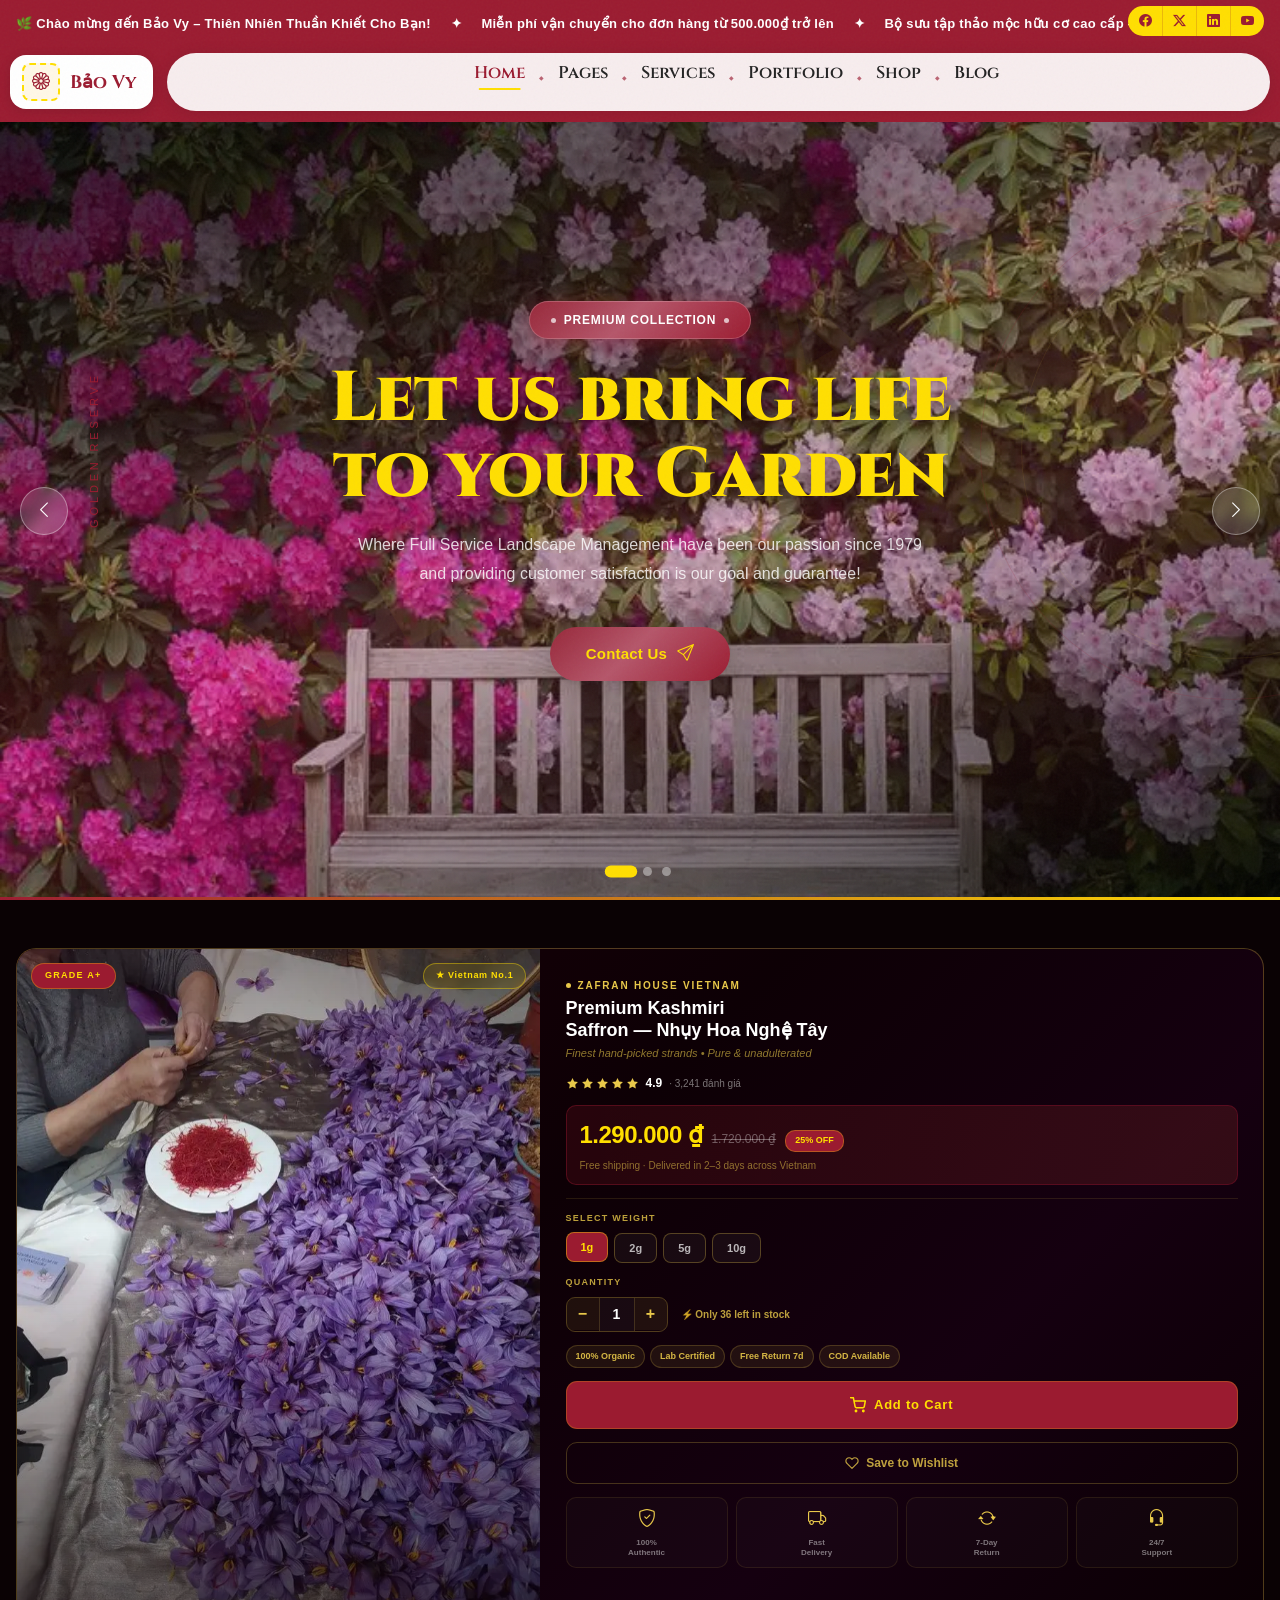
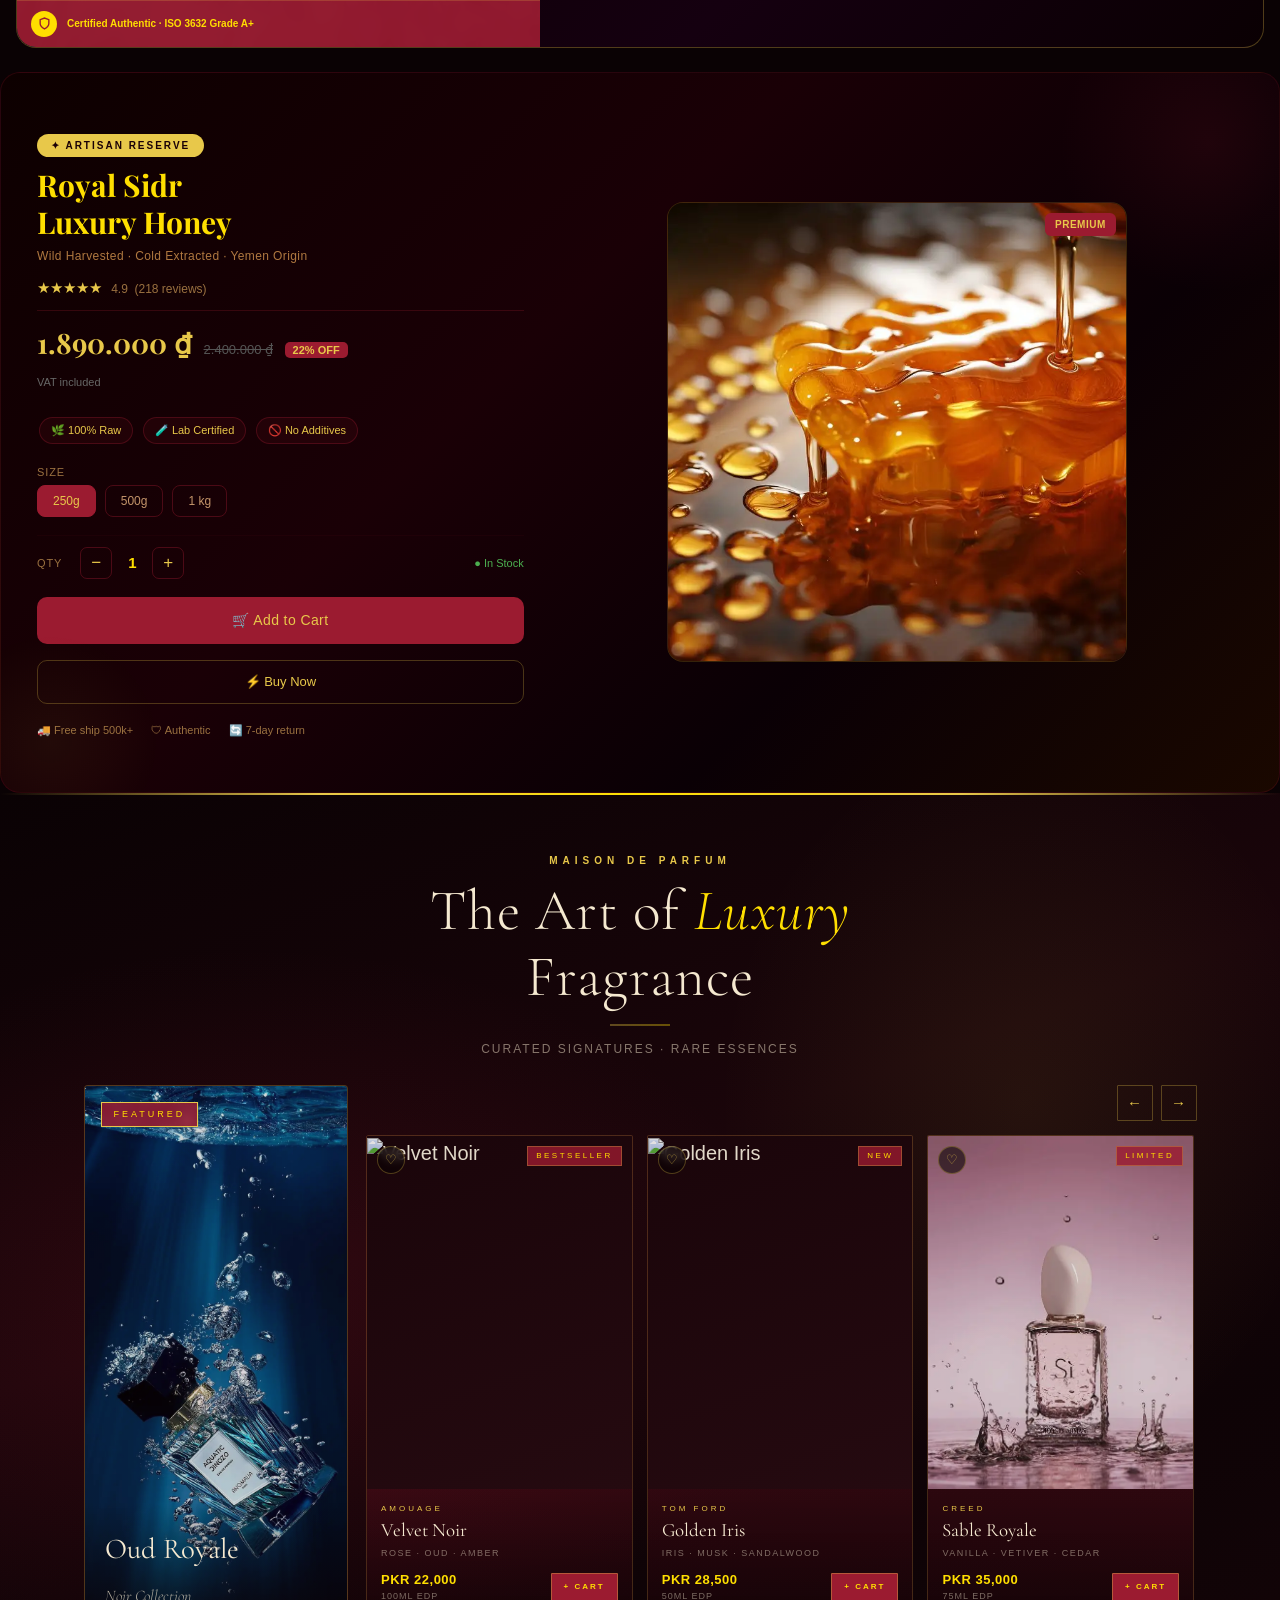
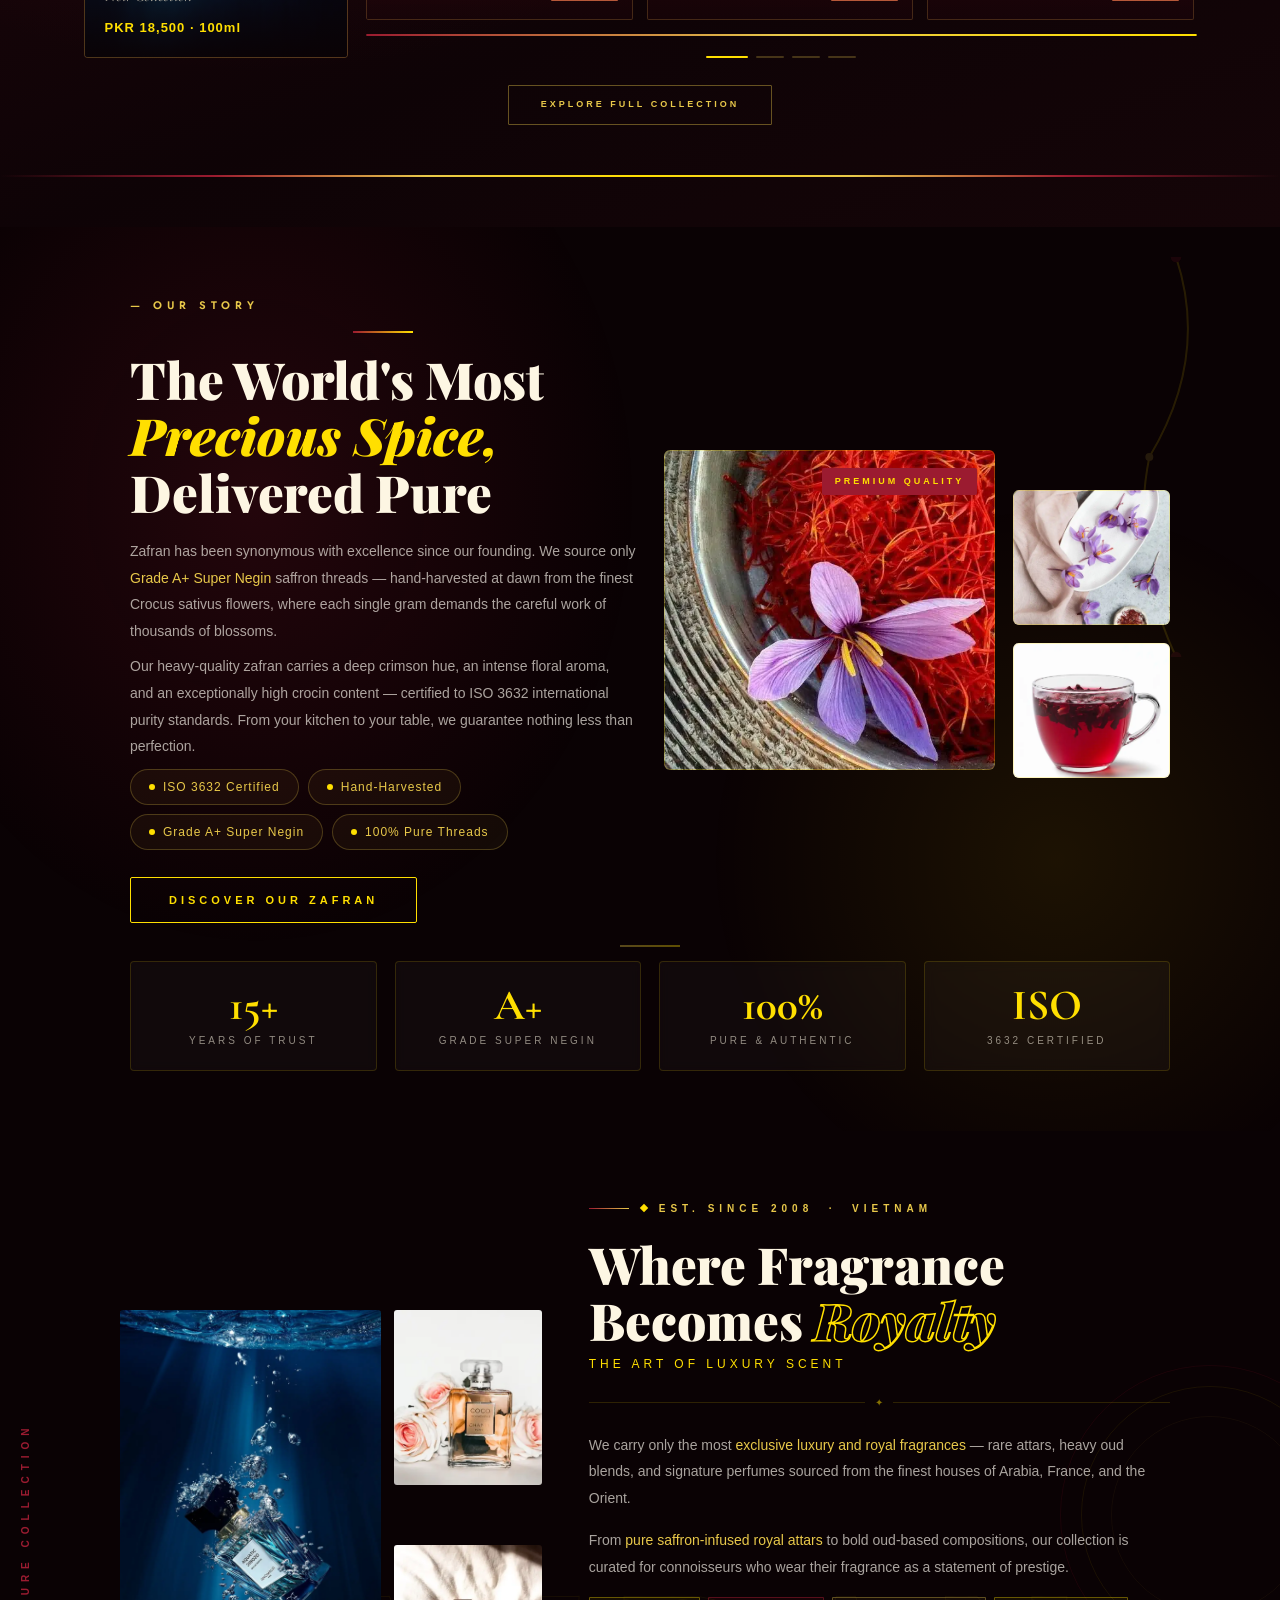
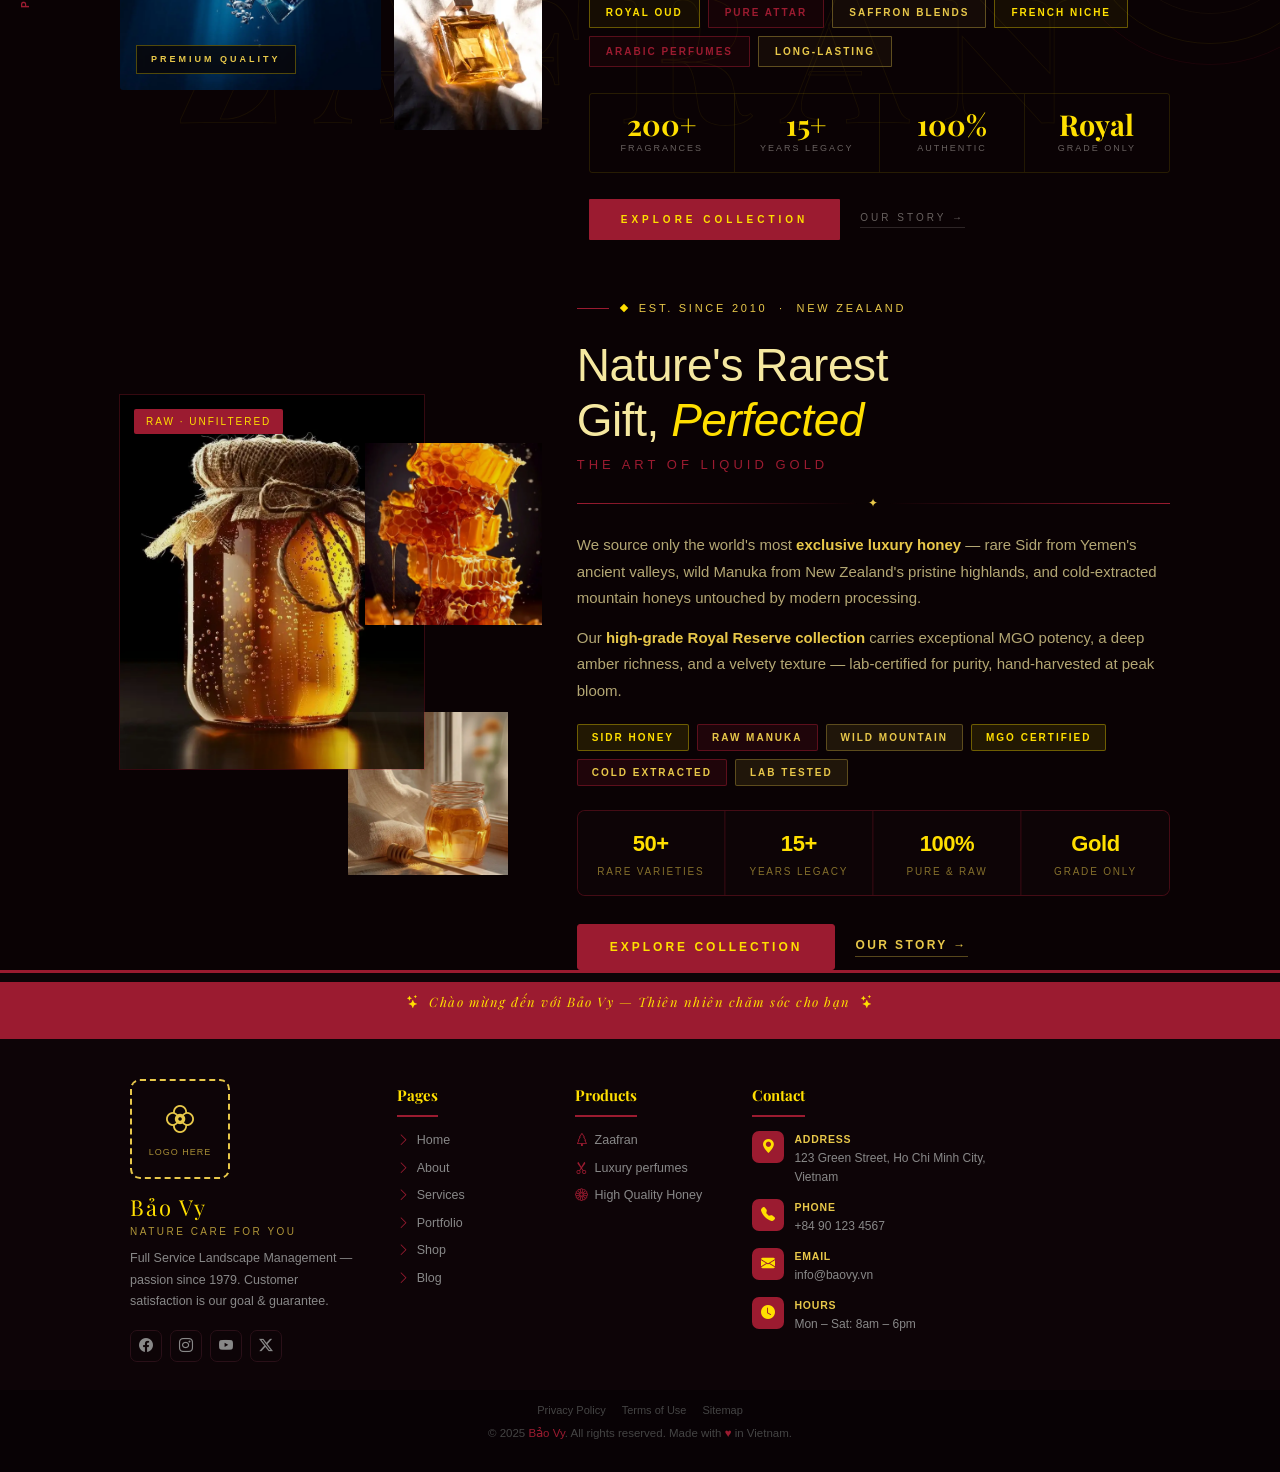
==== commit 75cd4b78: "frontend ui fixes" ====
--- a/index.html
+++ b/index.html
@@ -35,9 +35,7 @@
 html { scroll-behavior: smooth; }
 
 body {
-  font-family: 'Montserrat', sans-serif;
-  background: #f9f6f0;
-
+font-size: 20px;
   overflow-x: hidden;
 }
 
@@ -53,6 +51,7 @@
   position: relative;
   z-index: 200;
   flex-shrink: 0;
+  font-weight: 700;
 }
 
 .tb__inner {
@@ -76,7 +75,7 @@
   font-size: 13px;
   font-weight: 600;
   letter-spacing: .3px;
-  animation: tbScroll 22s linear infinite;
+  animation: tbScroll 40s linear infinite;
 }
 @keyframes tbScroll {
   0%   { transform: translateX(60vw); }
@@ -517,8 +516,8 @@
   letter-spacing: 2px;
   pointer-events: none;
 }
-.hr__counter span { color: var(--gold); font-weight: 700; }
-
+
+.hr__counter { display: none; }
 /* ═══════════════════════════════════════════════
    RESPONSIVE BREAKPOINTS
 ═══════════════════════════════════════════════ */
@@ -613,7 +612,7 @@
     .bot-links a:hover { color: #E8C84A; }
   </style>
 
-<style> *{box-sizing:border-box;margin:0;padding:0}
+<style> 
 .hon-side-top { position: absolute; width: 38%; aspect-ratio: 1/1; }
 .hon-side-bot { position: absolute; width: 34%; aspect-ratio: 1/1.1; }
 .hon-section{
@@ -993,13 +992,6 @@
   }
 
   * { box-sizing: border-box; margin: 0; padding: 0; }
-
-  body {
-    background: var(--dark);
-    
-    color: #f5e9d0;
-    min-height: 100vh;
-  }
 
   .perfume-section {
     background: linear-gradient(160deg, #0a0204 0%, #1a050a 40%, #0e0306 70%, #150508 100%);
@@ -1925,7 +1917,7 @@
 
   <!-- Slide counter -->
   <div class="hr__counter">
-    <span id="hrCurr">01</span> / <span id="hrTotal">03</span>
+    <span id="hrCurr"></span> / <span id="hrTotal"></span>
   </div>
 
   <!-- Progress bar -->
--- a/style.css
+++ b/style.css
@@ -1,11 +1,14 @@
    @import url('https://fonts.googleapis.com/css2?family=Cormorant+Garamond:ital,wght@0,300;0,400;0,600;1,300;1,400&family=Playfair+Display:ital,wght@0,400;0,700;1,400&family=DM+Serif+Display:ital@0;1&family=Cinzel:wght@400;600&family=Jost:wght@300;400;500&display=swap');
-   *{box-sizing:border-box;margin:0;padding:0; font-size: large;}
-    body{min-height:100vh;overflow-x:hidden;}
+   *{box-sizing:border-box;margin:0;padding:0;}
+    body{min-height:100vw;overflow-x:hidden;}
   body{
          font-family:'Cinzel',serif;
     background: #0f0f0f;
     color: white;
 
+}
+html{
+   font-size: 18px;
 }
 
     :root {
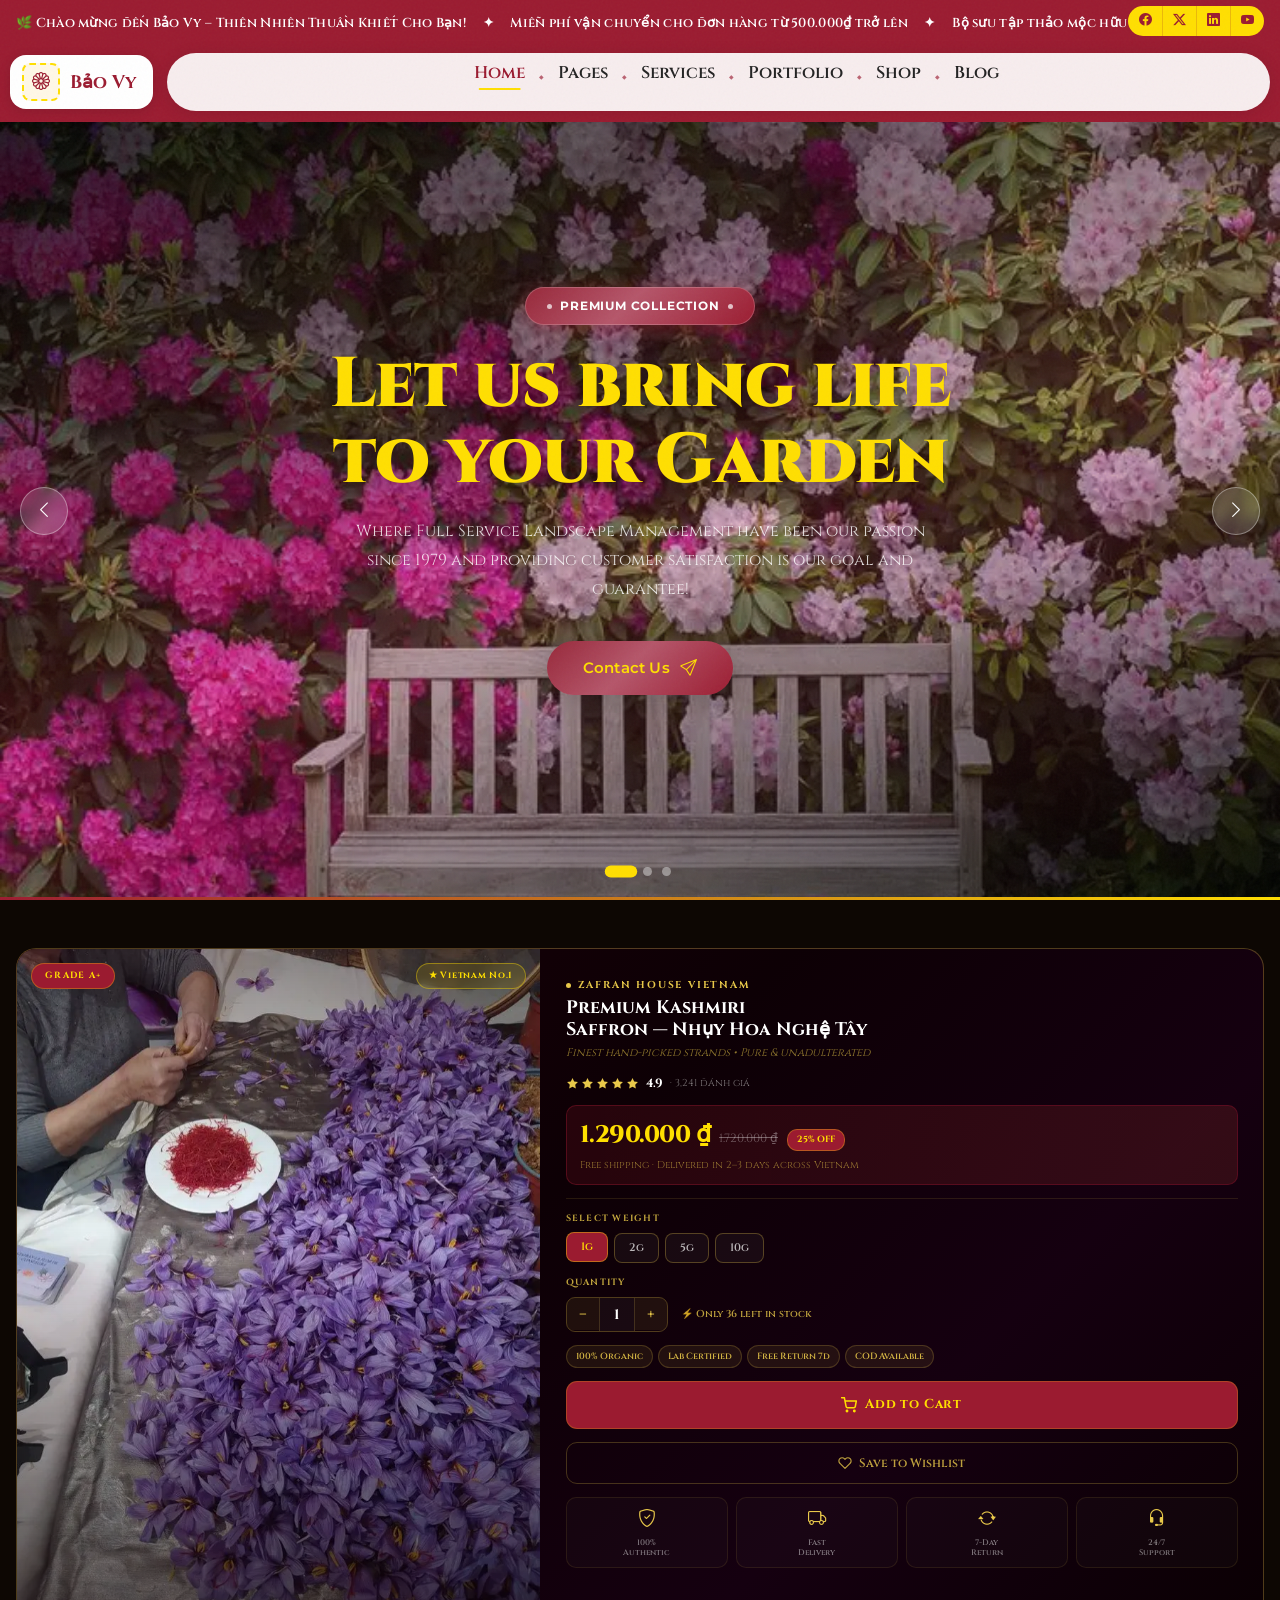
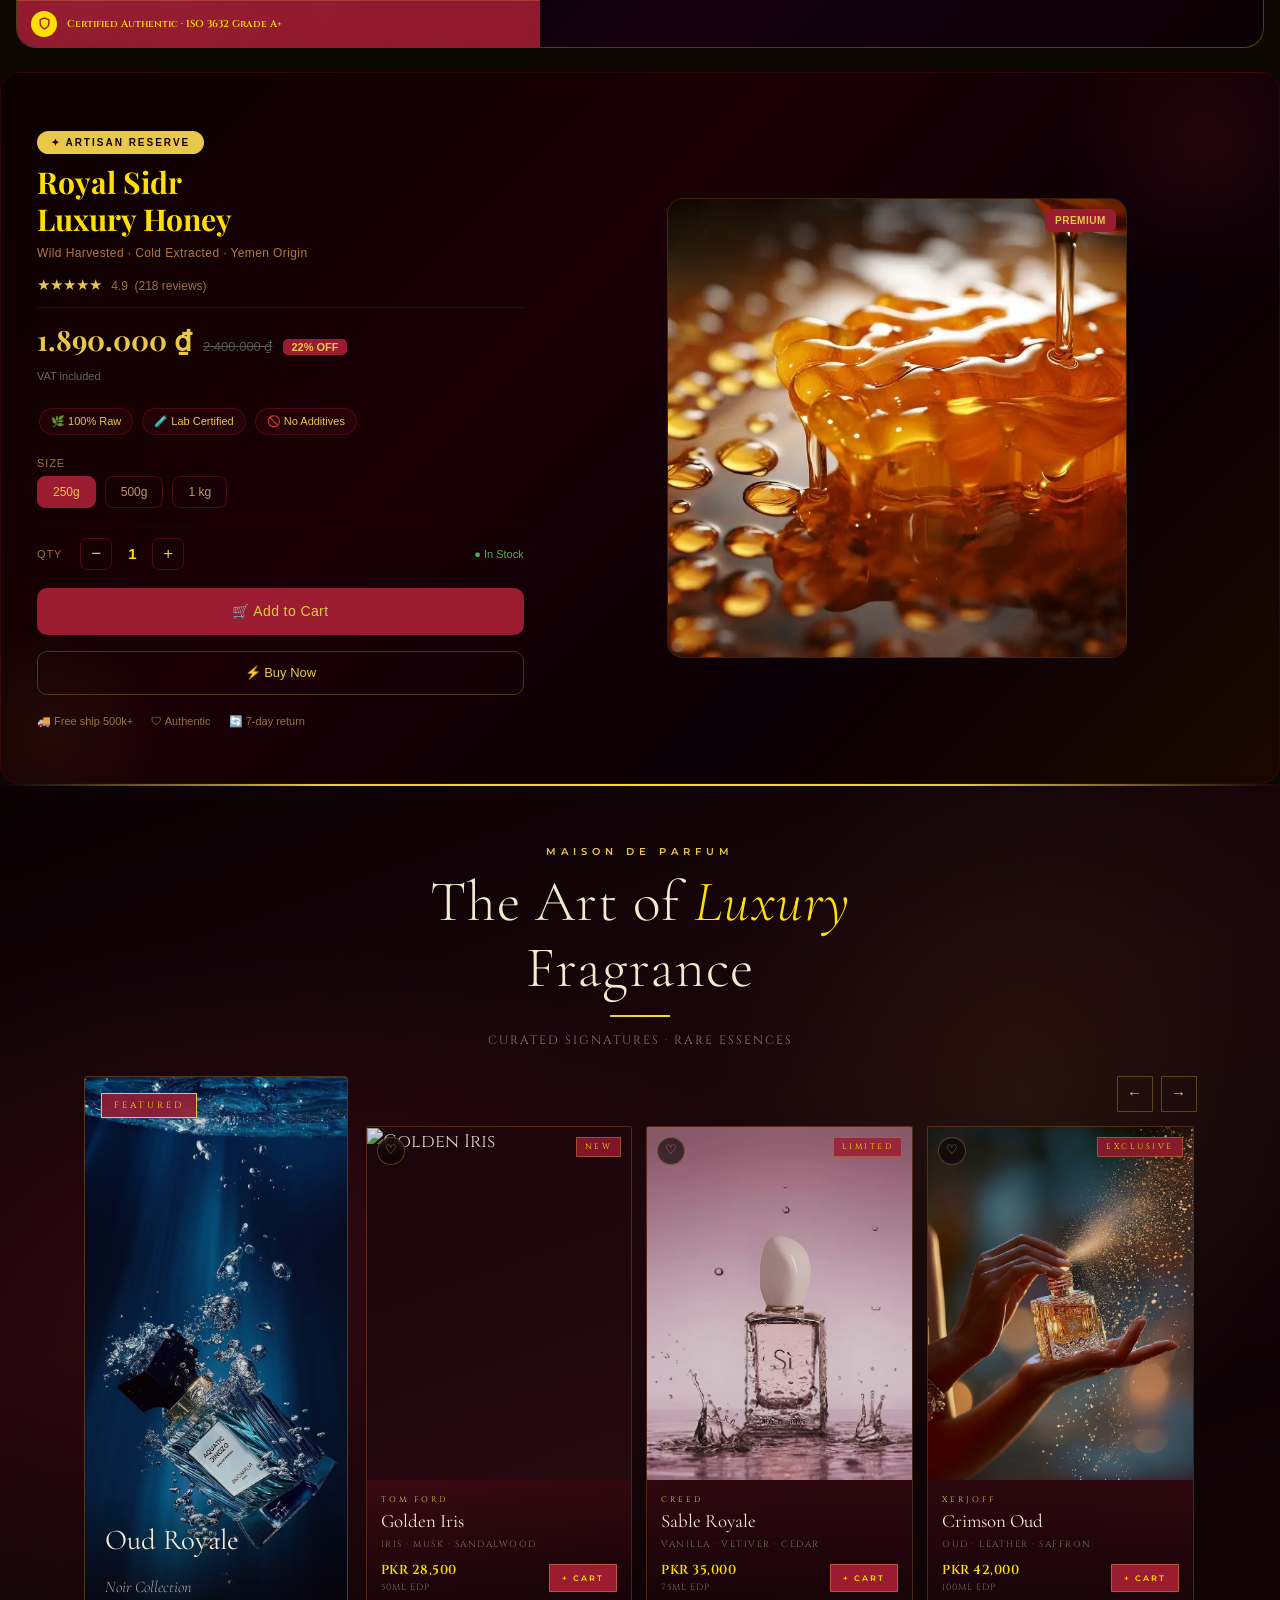
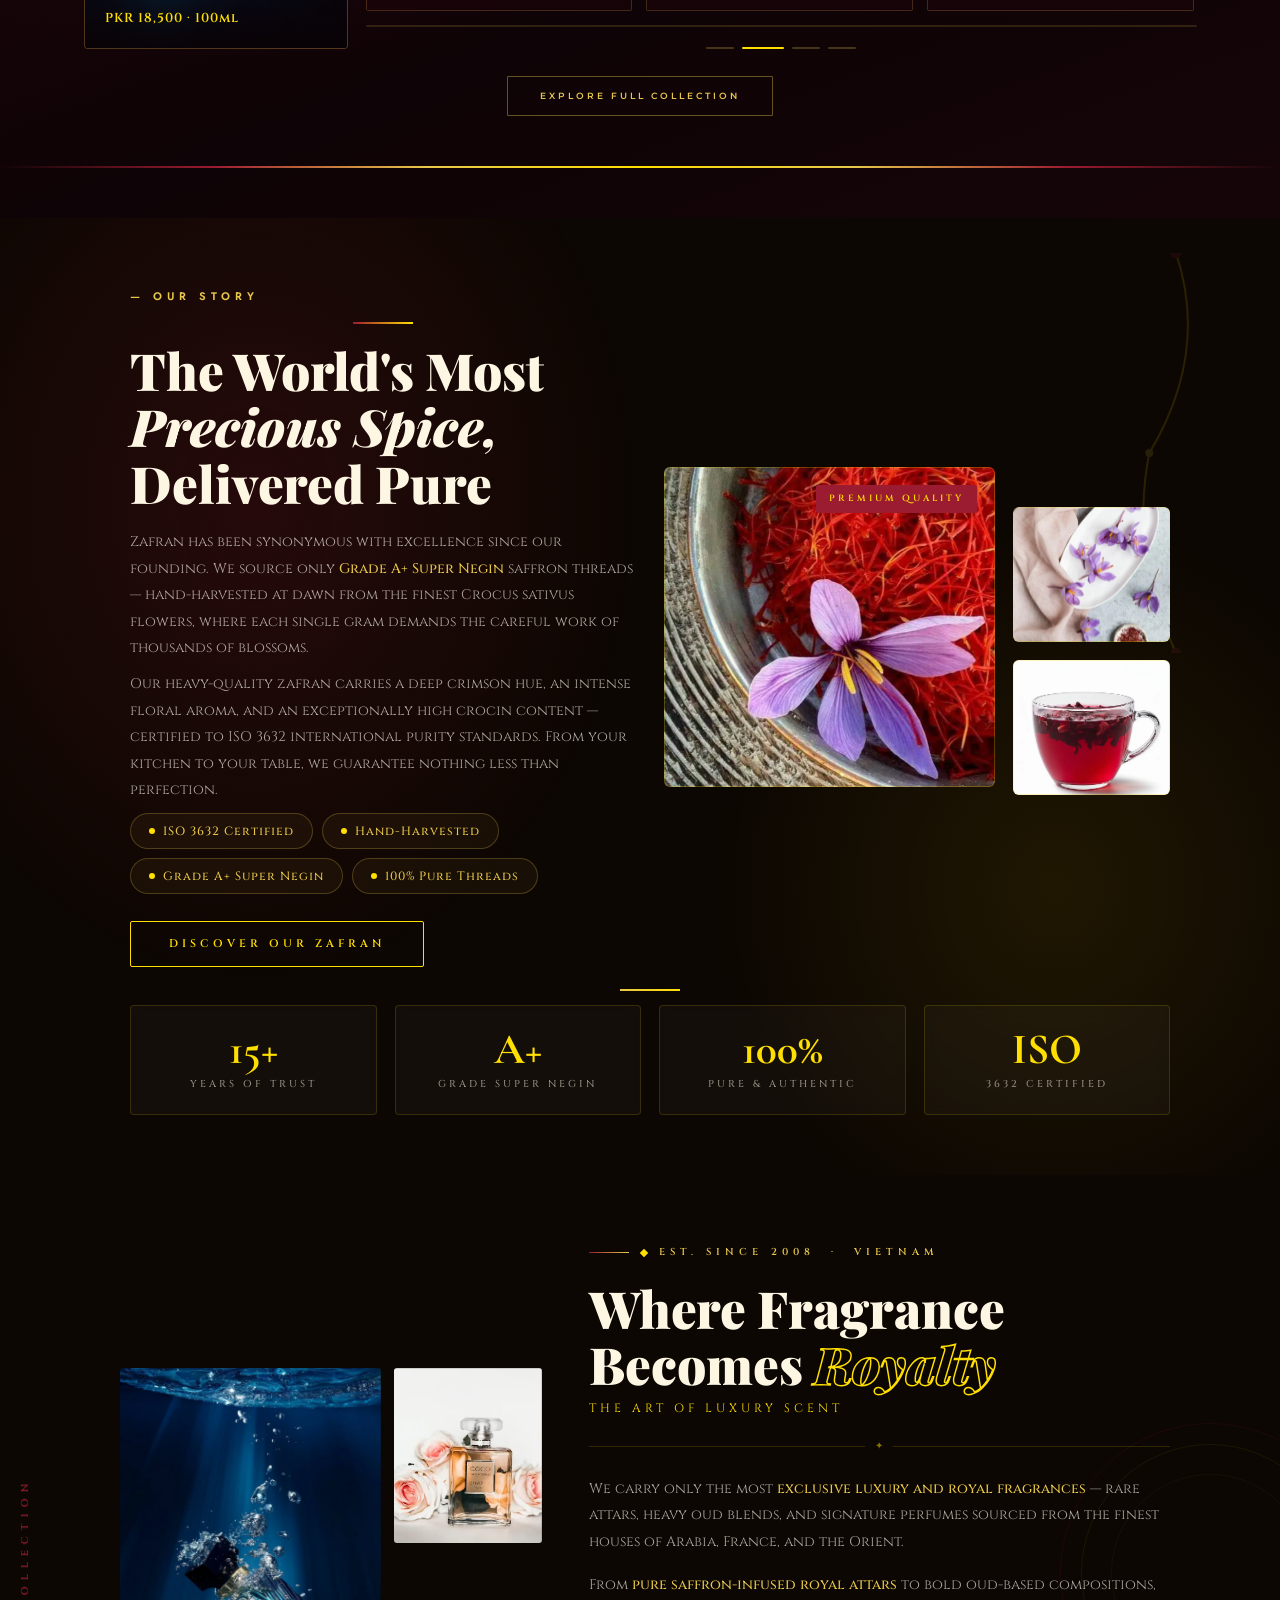
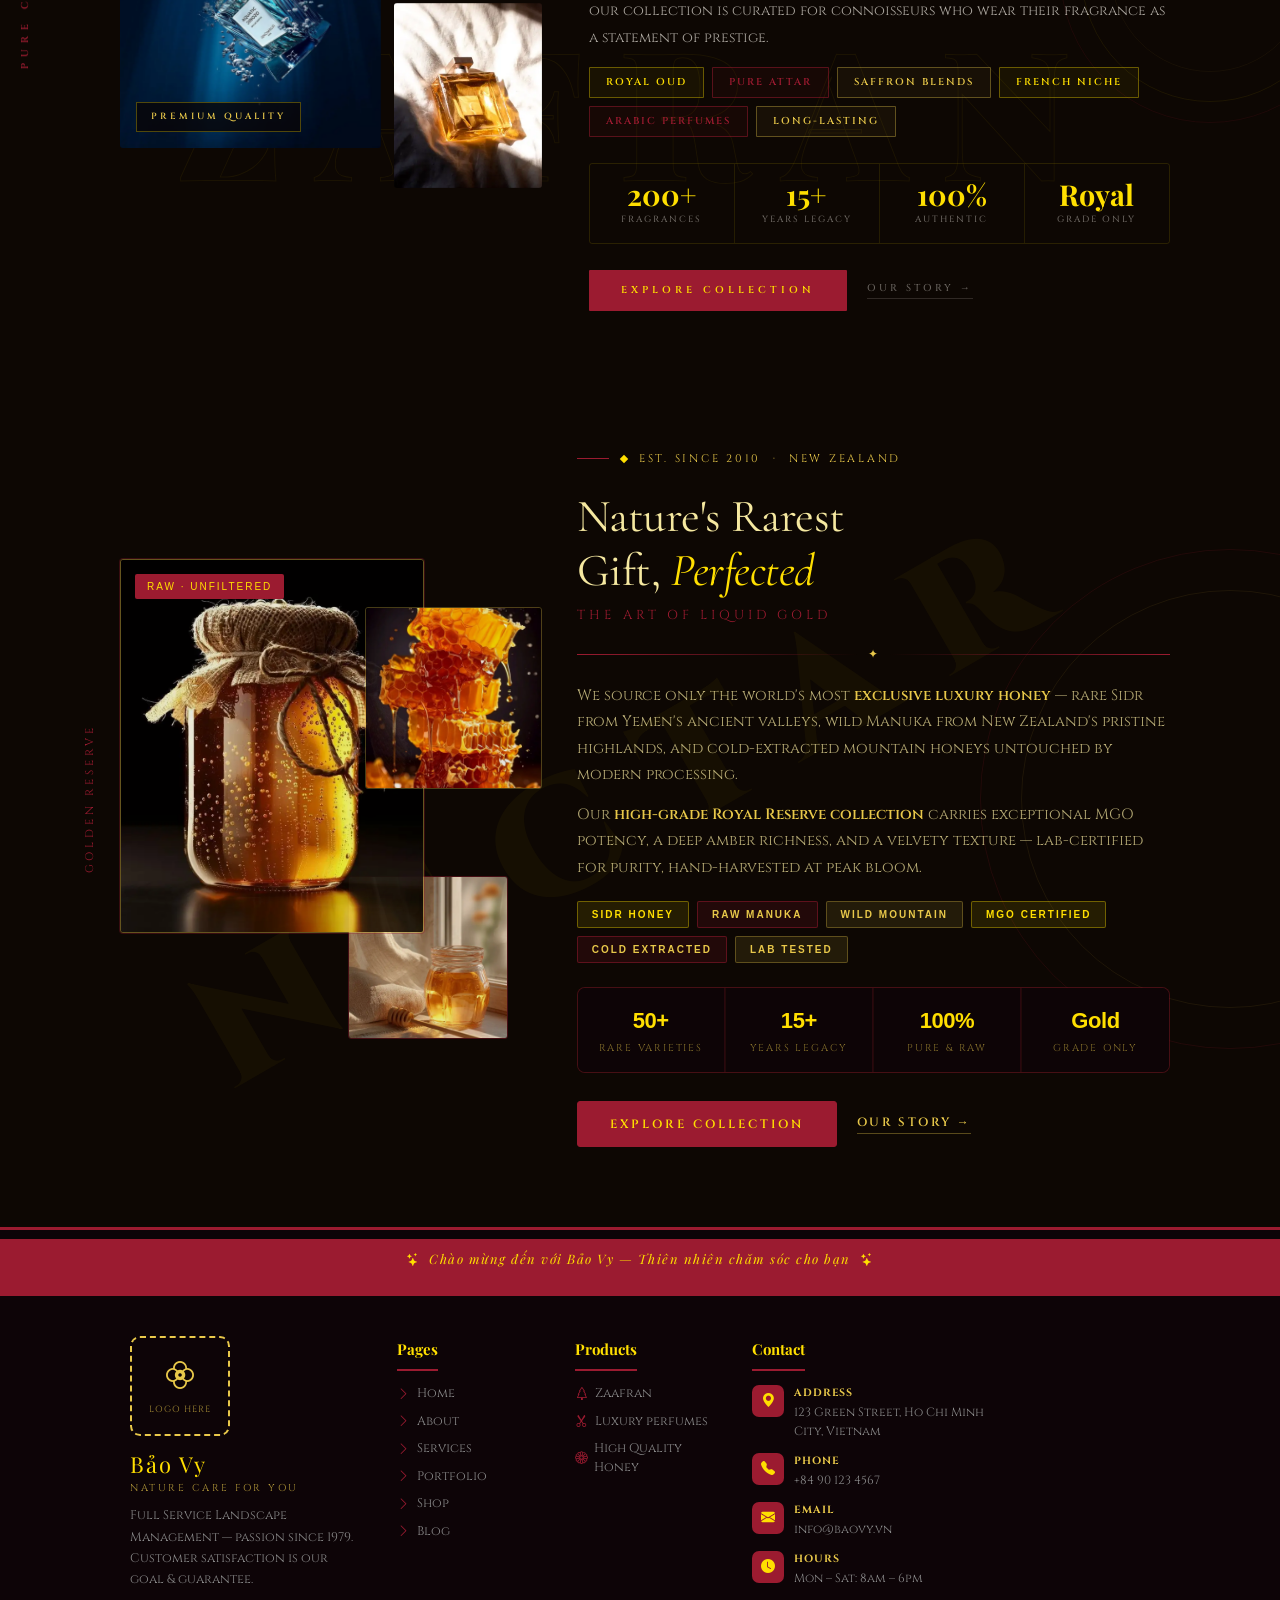
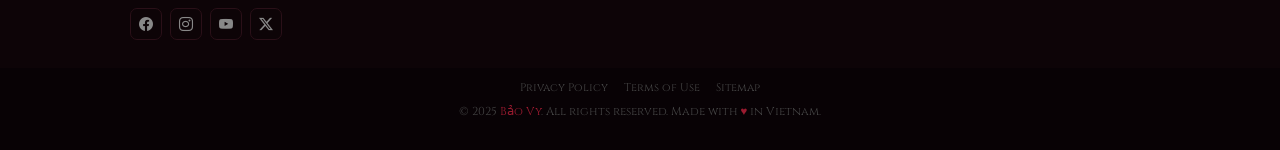
==== commit 7f12bae9: "frontend ui fixes" ====
--- a/index.html
+++ b/index.html
@@ -18,7 +18,6 @@
 /* ═══════════════════════════════════════════════
    RESET & BASE
 ═══════════════════════════════════════════════ */
-*, *::before, *::after { box-sizing: border-box; margin: 0; padding: 0; }
 
 :root {
   --crimson:    #9B1B30;
@@ -34,10 +33,6 @@
 
 html { scroll-behavior: smooth; }
 
-body {
-font-size: 20px;
-  overflow-x: hidden;
-}
 
 /* ═══════════════════════════════════════════════
    TOP BAR
--- a/style.css
+++ b/style.css
@@ -1,952 +1,1576 @@
-   @import url('https://fonts.googleapis.com/css2?family=Cormorant+Garamond:ital,wght@0,300;0,400;0,600;1,300;1,400&family=Playfair+Display:ital,wght@0,400;0,700;1,400&family=DM+Serif+Display:ital@0;1&family=Cinzel:wght@400;600&family=Jost:wght@300;400;500&display=swap');
-   *{box-sizing:border-box;margin:0;padding:0;}
-    body{min-height:100vw;overflow-x:hidden;}
-  body{
-         font-family:'Cinzel',serif;
-    background: #0f0f0f;
-    color: white;
-
-}
-html{
-   font-size: 18px;
-}
-
-    :root {
-      --gold:    #FFDF00;
-      --crimson: #9B1B30;
-      --amber:   #E8C84A;
-      --dark:    #0d0703;
-      --dark2:   #1a0a05;
-      --cream:   #fdf6e3;
-    }
-
-   
-
-   
-    /* ─── ABOUT SECTION ─── */
-    #about {
-      position: relative;
-      padding: 55px 0 45px;
-      overflow: hidden;
-    }
-
-    /* Radial glow background */
-    #about::before {
-      content: '';
-      position: absolute;
-      top: -20%;
-      left: -10%;
-      width: 60%;
-      height: 100%;
-      background: radial-gradient(ellipse, rgba(155,27,48,0.18) 0%, transparent 70%);
-      pointer-events: none;
-    }
-    #about::after {
-      content: '';
-      position: absolute;
-      bottom: -10%;
-      right: -10%;
-      width: 55%;
-      height: 80%;
-      background: radial-gradient(ellipse, rgba(255,223,0,0.08) 0%, transparent 70%);
-      pointer-events: none;
-    }
-
-    /* ─── DECORATIVE LINE ─── */
-    .section-line {
-      width: 60px;
-      height: 2px;
-      background: linear-gradient(90deg, var(--crimson), var(--gold));
-      margin: 0 auto 18px;
-      transform-origin: left;
-    }
-
-    /* ─── LABEL ─── */
-    .section-label {
-      font-family: 'Jost', sans-serif;
-      font-size: 11px;
-      font-weight: 600;
-      letter-spacing: 5px;
-      text-transform: uppercase;
-      color: var(--amber);
-      opacity: 0;
-    }
-
-    /* ─── HEADING ─── */
-    .about-heading {
-      font-family: 'Cormorant Garamond', serif;
-      font-size: clamp(2.4rem, 5vw, 3.8rem);
-      font-weight: 700;
-      line-height: 1.1;
-      color: var(--cream);
-      opacity: 0;
-    }
-    .about-heading em {
-      font-style: italic;
-      color: var(--gold);
-    }
-
-    /* ─── BODY TEXT ─── */
-    .about-body {
-      font-size: 15px;
-      font-weight: 300;
-      line-height: 1.85;
-      color: rgba(253,246,227,0.72);
-      opacity: 0;
-    }
-
-    /* ─── STAT CARDS ─── */
-    .stat-card {
-      border: 1px solid rgba(255,223,0,0.15);
-      border-radius: 4px;
-      padding: 22px 18px;
-      background: rgba(255,255,255,0.03);
-      backdrop-filter: blur(6px);
-      text-align: center;
-      cursor: default;
-      transition: border-color 0.4s, background 0.4s, transform 0.4s;
-      opacity: 0;
-    }
-    .stat-card:hover {
-      border-color: var(--gold);
-      background: rgba(255,223,0,0.06);
-      transform: translateY(-6px);
-    }
-    .stat-number {
-      font-family: 'Cormorant Garamond', serif;
-      font-size: 2.4rem;
-      font-weight: 700;
-      color: var(--gold);
-      line-height: 1;
-    }
-    .stat-label {
-      font-size: 10px;
-      font-weight: 500;
-      letter-spacing: 3px;
-      text-transform: uppercase;
-      color: rgba(253,246,227,0.55);
-      margin-top: 6px;
-    }
-
-    /* ─── IMAGE BLOCK ─── */
-    .img-wrap {
-      position: relative;
-      border-radius: 6px;
-      overflow: hidden;
-      opacity: 0;
-    }
-    .img-wrap img {
-      width: 100%;
-      height: 320px;
-      object-fit: cover;
-      display: block;
-      transition: transform 0.7s ease;
-    }
-    .img-wrap:hover img { transform: scale(1.04); }
-
-    /* Gold border accent */
-    .img-wrap::before {
-      content: '';
-      position: absolute;
-      inset: 0;
-      border: 1px solid rgba(255,223,0,0.25);
-      border-radius: 6px;
-      z-index: 2;
-      pointer-events: none;
-      transition: border-color 0.4s;
-    }
-    .img-wrap:hover::before { border-color: rgba(255,223,0,0.6); }
-
-    /* Corner accent */
-    .img-wrap::after {
-      content: '';
-      position: absolute;
-      bottom: -16px;
-      left: -16px;
-      width: 80px;
-      height: 80px;
-      border-left: 2px solid var(--crimson);
-      border-bottom: 2px solid var(--crimson);
-      z-index: 3;
-      transition: width 0.4s, height 0.4s;
-    }
-    .img-wrap:hover::after { width: 100px; height: 100px; }
-
-    /* Badge on image */
-    .img-badge {
-      position: absolute;
-      top: 18px;
-      right: 18px;
-      background: var(--crimson);
-      color: var(--gold);
-      font-size: 9px;
-      font-weight: 600;
-      letter-spacing: 3px;
-      text-transform: uppercase;
-      padding: 7px 13px;
-      border-radius: 2px;
-      z-index: 4;
-    }
-
-    /* ─── FEATURE PILLS ─── */
-    .feature-pill {
-      display: inline-flex;
-      align-items: center;
-      gap: 8px;
-      border: 1px solid rgba(232,200,74,0.25);
-      border-radius: 30px;
-      padding: 8px 18px;
-      font-size: 12px;
-      font-weight: 500;
-      letter-spacing: 1px;
-      color: var(--amber);
-      background: rgba(232,200,74,0.05);
-      transition: background 0.3s, border-color 0.3s, transform 0.3s;
-      cursor: default;
-      opacity: 0;
-    }
-    .feature-pill:hover {
-      background: rgba(232,200,74,0.12);
-      border-color: var(--amber);
-      transform: scale(1.05);
-    }
-    .feature-pill .dot {
-      width: 6px; height: 6px;
-      border-radius: 50%;
-      background: var(--gold);
-      flex-shrink: 0;
-    }
-
-    /* ─── DIVIDER ─── */
-    .gold-divider {
-      height: 1px;
-      background: linear-gradient(90deg, transparent, var(--crimson) 30%, var(--gold) 70%, transparent);
-      opacity: 0.35;
-      margin: 35px 0;
-    }
-
-    /* ─── CTA BUTTON ─── */
-    .btn-zafran {
-      display: inline-block;
-      padding: 14px 38px;
-      border: 1px solid var(--gold);
-      border-radius: 2px;
-      color: var(--gold);
-      font-size: 11px;
-      font-weight: 600;
-      letter-spacing: 4px;
-      text-transform: uppercase;
-      text-decoration: none;
-      position: relative;
-      overflow: hidden;
-      transition: color 0.4s;
-      opacity: 0;
-    }
-    .btn-zafran::before {
-      content: '';
-      position: absolute;
-      inset: 0;
-      background: var(--gold);
-      transform: translateX(-101%);
-      transition: transform 0.4s ease;
-      z-index: 0;
-    }
-    .btn-zafran:hover { color: var(--dark); }
-    .btn-zafran:hover::before { transform: translateX(0); }
-    .btn-zafran span { position: relative; z-index: 1; }
-
-    /* ─── FLOATING THREAD (decorative SVG) ─── */
-    .thread-svg {
-      position: absolute;
-      right: 5%;
-      top: 10%;
-      width: 80px;
-      opacity: 0.12;
-      pointer-events: none;
-    }
-
-
-    body {
-      background: var(--dark);
-      font-family: 'Raleway', sans-serif;
-      color: var(--cream);
-    }
-
-    /* ── GRAIN TEXTURE ── */
-    body::after {
-      content: '';
-      position: fixed;
-      inset: 0;
-      background-image: url("data:image/svg+xml,%3Csvg viewBox='0 0 512 512' xmlns='http://www.w3.org/2000/svg'%3E%3Cfilter id='g'%3E%3CfeTurbulence type='fractalNoise' baseFrequency='0.75' numOctaves='4' stitchTiles='stitch'/%3E%3C/filter%3E%3Crect width='100%25' height='100%25' filter='url(%23g)' opacity='0.035'/%3E%3C/svg%3E");
-      pointer-events: none;
-      z-index: 9999;
-    }
-
-    /* ════════════════════════════
-       SECTION
-    ════════════════════════════ */
-    #about {
-      position: relative;
-      padding: 70px 0 60px;
-      overflow: hidden;
-    }
-
-    /* ── BIG WATERMARK TEXT ── */
-    .watermark {
-      position: absolute;
-      top: 50%;
-      left: 50%;
-      transform: translate(-50%, -50%);
-      font-family: 'Playfair Display', serif;
-      font-size: clamp(80px, 14vw, 180px);
-      font-weight: 900;
-      color: transparent;
-      -webkit-text-stroke: 1px rgba(255,223,0,0.06);
-      white-space: nowrap;
-      pointer-events: none;
-      user-select: none;
-      letter-spacing: 0.2em;
-      z-index: 0;
-    }
-
-    /* ── VERTICAL LABEL ── */
-    .vert-label {
-      writing-mode: vertical-rl;
-      text-orientation: mixed;
-      font-size: 10px;
-      font-weight: 600;
-      letter-spacing: 6px;
-      text-transform: uppercase;
-      color: var(--crimson);
-      position: absolute;
-      left: 18px;
-      top: 50%;
-      transform: translateY(-50%) rotate(180deg);
-      opacity: 0;
-    }
-
-    /* ════════════════════════════
-       LEFT COLUMN — IMAGE STACK
-    ════════════════════════════ */
-    .img-stack {
-      position: relative;
-      height: 420px;
-    }
-
-    .img-card {
-      position: absolute;
-      border-radius: 3px;
-      overflow: hidden;
-      opacity: 0;
-    }
-    .img-card img {
-      width: 100%;
-      height: 100%;
-      object-fit: cover;
-      display: block;
-      transition: transform 0.8s ease;
-    }
-    .img-card:hover img { transform: scale(1.06); }
-
-    /* Gold frame on hover */
-    .img-card::after {
-      content: '';
-      position: absolute;
-      inset: 0;
-      border: 1px solid transparent;
-      border-radius: 3px;
-      transition: border-color 0.4s;
-      pointer-events: none;
-    }
-    .img-card:hover::after { border-color: rgba(255,223,0,0.5); }
-
-    .img-card.main {
-      width: 62%;
-      height: 380px;
-      top: 0; left: 0;
-    }
-    .img-card.side-top {
-      width: 35%;
-      height: 175px;
-      top: 0; right: 0;
-    }
-    .img-card.side-bot {
-      width: 35%;
-      height: 185px;
-      bottom: 0; right: 0;
-    }
-
-
-    /* ════════════════════════════
-       RIGHT COLUMN — CONTENT
-    ════════════════════════════ */
-    .content-col {
-      padding-left: 20px;
-    }
-
-    /* Top ornament */
-    .ornament {
-      display: flex;
-      align-items: center;
-      gap: 12px;
-      margin-bottom: 20px;
-      opacity: 0;
-    }
-    .orn-line {
-      height: 1px;
-      width: 40px;
-      background: linear-gradient(90deg, var(--crimson), var(--amber));
-    }
-    .orn-diamond {
-      width: 6px; height: 6px;
-      background: var(--gold);
-      transform: rotate(45deg);
-      flex-shrink: 0;
-    }
-    .orn-text {
-      font-size: 10px;
-      font-weight: 600;
-      letter-spacing: 5px;
-      text-transform: uppercase;
-      color: var(--amber);
-    }
-
-    /* Heading */
-    .about-heading {
-      font-family: 'Playfair Display', serif;
-      font-size: clamp(2rem, 4vw, 3.2rem);
-      font-weight: 900;
-      line-height: 1.1;
-      color: var(--cream);
-      margin-bottom: 6px;
-      opacity: 0;
-    }
-    .about-heading .highlight {
-      color: transparent;
-      -webkit-text-stroke: 1.5px var(--gold);
-      font-style: italic;
-    }
-
-    /* Subheading */
-    .about-sub {
-      font-size: 12px;
-      font-weight: 300;
-      letter-spacing: 4px;
-      text-transform: uppercase;
-      color: var(--crimson);
-      margin-bottom: 22px;
-      opacity: 0;
-    }
-
-    /* Horizontal rule */
-    .hr-fancy {
-      display: flex;
-      align-items: center;
-      gap: 10px;
-      margin-bottom: 22px;
-      opacity: 0;
-    }
-    .hr-fancy span {
-      flex: 1;
-      height: 1px;
-      background: rgba(255,223,0,0.15);
-    }
-    .hr-fancy i {
-      font-style: normal;
-      font-size: 10px;
-      color: var(--gold);
-      opacity: 0.5;
-    }
-
-    /* Body */
-    .about-body {
-      font-size: 14px;
-      font-weight: 300;
-      line-height: 1.9;
-      color: rgba(245,240,232,0.68);
-      margin-bottom: 16px;
-      opacity: 0;
-    }
-    .about-body strong { color: var(--amber); font-weight: 500; }
-
-    /* ── ROYAL TAGS ── */
-    .royal-tags {
-      display: flex;
-      flex-wrap: wrap;
-      gap: 8px;
-      margin-bottom: 26px;
-    }
-    .rtag {
-      font-size: 10px;
-      font-weight: 600;
-      letter-spacing: 2px;
-      text-transform: uppercase;
-      padding: 7px 16px;
-      border-radius: 1px;
-      cursor: default;
-      opacity: 0;
-      transition: transform 0.3s, background 0.3s;
-    }
-    .rtag:hover { transform: translateY(-3px); }
-    .rtag.gold  { border: 1px solid rgba(255,223,0,0.35); color: var(--gold);   background: rgba(255,223,0,0.05); }
-    .rtag.red   { border: 1px solid rgba(155,27,48,0.5);  color: var(--crimson); background: rgba(155,27,48,0.08); }
-    .rtag.amber { border: 1px solid rgba(232,200,74,0.35);color: var(--amber);  background: rgba(232,200,74,0.05);}
-
-    /* ── STATS ROW ── */
-    .stat-row {
-      display: flex;
-      gap: 0;
-      border: 1px solid rgba(255,223,0,0.12);
-      border-radius: 3px;
-      overflow: hidden;
-      margin-bottom: 26px;
-      opacity: 0;
-    }
-    .stat-item {
-      flex: 1;
-      text-align: center;
-      padding: 16px 10px;
-      border-right: 1px solid rgba(255,223,0,0.1);
-      transition: background 0.3s;
-      cursor: default;
-    }
-    .stat-item:last-child { border-right: none; }
-    .stat-item:hover { background: rgba(255,223,0,0.05); }
-    .stat-num {
-      font-family: 'Playfair Display', serif;
-      font-size: 1.6rem;
-      font-weight: 700;
-      color: var(--gold);
-      line-height: 1;
-    }
-    .stat-lbl {
-      font-size: 9px;
-      font-weight: 500;
-      letter-spacing: 2px;
-      text-transform: uppercase;
-      color: rgba(245,240,232,0.4);
-      margin-top: 4px;
-    }
-
-    /* ── CTA ── */
-    .cta-row {
-      display: flex;
-      align-items: center;
-      gap: 20px;
-      opacity: 0;
-    }
-    .btn-royal {
-      display: inline-block;
-      padding: 13px 32px;
-      background: var(--crimson);
-      color: var(--gold);
-      font-size: 10px;
-      font-weight: 600;
-      letter-spacing: 4px;
-      text-transform: uppercase;
-      text-decoration: none;
-      border-radius: 1px;
-      position: relative;
-      overflow: hidden;
-      transition: color 0.4s;
-    }
-    .btn-royal::before {
-      content: '';
-      position: absolute;
-      inset: 0;
-      background: var(--gold);
-      transform: translateY(101%);
-      transition: transform 0.4s ease;
-    }
-    .btn-royal:hover { color: var(--dark); }
-    .btn-royal:hover::before { transform: translateY(0); }
-    .btn-royal span { position: relative; z-index: 1; }
-
-    .btn-ghost {
-      font-size: 10px;
-      font-weight: 500;
-      letter-spacing: 3px;
-      text-transform: uppercase;
-      color: rgba(245,240,232,0.4);
-      text-decoration: none;
-      border-bottom: 1px solid rgba(245,240,232,0.15);
-      padding-bottom: 2px;
-      transition: color 0.3s, border-color 0.3s;
-    }
-    .btn-ghost:hover { color: var(--amber); border-color: var(--amber); }
-
-    /* ── SCENT CIRCLE (decorative) ── */
-    .scent-circle {
-      position: absolute;
-      right: -80px;
-      top: 50%;
-      transform: translateY(-50%);
-      width: 300px;
-      height: 300px;
-      border-radius: 50%;
-      border: 1px solid rgba(155,27,48,0.12);
-      pointer-events: none;
-    }
-    .scent-circle::before {
-      content: '';
-      position: absolute;
-      inset: 20px;
-      border-radius: 50%;
-      border: 1px solid rgba(255,223,0,0.07);
-    }
-    .scent-circle::after {
-      content: '';
-      position: absolute;
-      inset: 50px;
-      border-radius: 50%;
-      border: 1px solid rgba(232,200,74,0.05);
-    }
-#zaf-about {
+/* ════════════════════════════════════════════════════════
+   BẢO VY — MASTER STYLESHEET
+   All styles consolidated + overflow fixes applied
+   ════════════════════════════════════════════════════════ */
+
+/* ── GOOGLE FONTS ── */
+@import url('https://fonts.googleapis.com/css2?family=Cormorant+Garamond:ital,wght@0,300;0,400;0,600;1,300;1,400&family=Playfair+Display:ital,wght@0,400;0,700;0,900;1,400;1,700&family=DM+Serif+Display:ital@0;1&family=Cinzel:wght@400;600&family=Jost:wght@300;400;500&family=Raleway:wght@200;300;400;500;600&family=Montserrat:wght@400;500;600;700&display=swap');
+
+/* ════════════════════════════════════════════════════════
+   RESET & ROOT
+   ════════════════════════════════════════════════════════ */
+*, *::before, *::after {
+  box-sizing: border-box;
+  margin: 0;
+  padding: 0;
+  min-width: 0;
+}
+
+html {
+  font-size: 18px;
+  -webkit-font-smoothing: antialiased;
+  -moz-osx-font-smoothing: grayscale;
+  text-rendering: optimizeLegibility;
+  scroll-behavior: smooth;
+  overflow-x: hidden;
+  max-width: 100%;
+}
+
+body {
+  font-family: 'Cinzel', serif;
+  background: #0d0703;
+  color: #fdf6e3;
+  min-height: 100vh;
+  overflow-x: hidden;
+  max-width: 100%;
+}
+
+img {
+  image-rendering: high-quality;
+  -webkit-backface-visibility: hidden;
+  backface-visibility: hidden;
+  max-width: 100%;
+}
+
+/* Grain texture overlay */
+body::after {
+  content: '';
+  position: fixed;
+  inset: 0;
+  background-image: url("data:image/svg+xml,%3Csvg viewBox='0 0 512 512' xmlns='http://www.w3.org/2000/svg'%3E%3Cfilter id='g'%3E%3CfeTurbulence type='fractalNoise' baseFrequency='0.75' numOctaves='4' stitchTiles='stitch'/%3E%3C/filter%3E%3Crect width='100%25' height='100%25' filter='url(%23g)' opacity='0.035'/%3E%3C/svg%3E");
+  pointer-events: none;
+  z-index: 9999;
+}
+
+/* ════════════════════════════════════════════════════════
+   CSS VARIABLES
+   ════════════════════════════════════════════════════════ */
+:root {
+  --gold:       #FFDF00;
+  --crimson:    #9B1B30;
+  --crimson-dk: #7a1525;
+  --amber:      #E8C84A;
+  --dark:       #0d0703;
+  --dark2:      #1a0a05;
+  --cream:      #fdf6e3;
+  --rose-gold:  #E8C84A;
+  --white:      #ffffff;
+  --topbar-h:   42px;
+  --nav-h:      80px;
+  --nav-h-mob:  64px;
+  --total-header: calc(var(--topbar-h) + var(--nav-h));
+  --card-bg:    rgba(155,27,48,0.13);
+}
+
+/* ════════════════════════════════════════════════════════
+   BOOTSTRAP CONTAINER OVERRIDE FIX
+   ════════════════════════════════════════════════════════ */
+.container {
+  max-width: 1140px;
+  margin: 0 auto;
   position: relative;
-  padding: 70px 0 60px;
-  overflow: hidden;
-}
-
-.zaf-watermark {
-  position: absolute;
-  top: 50%;
-  left: 50%;
-  transform: translate(-50%, -50%);
-  font-family: 'Playfair Display', serif;
-  font-size: clamp(80px, 14vw, 180px);
-  font-weight: 900;
-  color: transparent;
-  -webkit-text-stroke: 1px rgba(255,223,0,0.06);
-  white-space: nowrap;
-  pointer-events: none;
-  user-select: none;
-  letter-spacing: 0.2em;
-  z-index: 0;
-}
-
-.zaf-vert-label {
-  writing-mode: vertical-rl;
-  text-orientation: mixed;
-  font-size: 10px;
-  font-weight: 600;
-  letter-spacing: 6px;
-  text-transform: uppercase;
-  color: var(--crimson);
-  position: absolute;
-  left: 18px;
-  top: 50%;
-  transform: translateY(-50%) rotate(180deg);
-  opacity: 0;
-}
-
-.zaf-img-stack {
-  position: relative;
-  height: 420px;
-}
-
-.zaf-img-card {
-  position: absolute;
-  border-radius: 3px;
-  overflow: hidden;
-  opacity: 0;
-}
-.zaf-img-card img {
-  width: 100%;
-  height: 100%;
-  object-fit: cover;
-  display: block;
-  transition: transform 0.8s ease;
-}
-.zaf-img-card:hover img { transform: scale(1.06); }
-
-.zaf-img-card::after {
-  content: '';
-  position: absolute;
-  inset: 0;
-  border: 1px solid transparent;
-  border-radius: 3px;
-  transition: border-color 0.4s;
-  pointer-events: none;
-}
-.zaf-img-card:hover::after { border-color: rgba(255,223,0,0.5); }
-
-.zaf-img-card.zaf-main {
-  width: 62%;
-  height: 380px;
-  top: 0; left: 0;
-}
-.zaf-img-card.zaf-side-top {
-  width: 35%;
-  height: 175px;
-  top: 0; right: 0;
-}
-.zaf-img-card.zaf-side-bot {
-  width: 35%;
-  height: 185px;
-  bottom: 0; right: 0;
-}
-
-.zaf-img-badge {
-  position: absolute;
-  bottom: 16px;
-  left: 16px;
-  background: rgba(8,6,10,0.85);
-  border: 1px solid rgba(255,223,0,0.3);
-  color: var(--amber);
-  font-size: 9px;
-  font-weight: 600;
-  letter-spacing: 3px;
-  text-transform: uppercase;
-  padding: 7px 14px;
-  z-index: 2;
-  width: fit-content;
-}
-
-.zaf-content-col { padding-left: 20px; }
-
-.zaf-ornament {
+  z-index: 1;
+  padding-left:  max(16px, env(safe-area-inset-left));
+  padding-right: max(16px, env(safe-area-inset-right));
+}
+
+@media (max-width: 575.98px) {
+  .container {
+    padding-left:  max(12px, env(safe-area-inset-left));
+    padding-right: max(12px, env(safe-area-inset-right));
+  }
+  .row {
+    --bs-gutter-x: 1rem;
+    margin-right: 0 !important;
+    margin-left:  0 !important;
+  }
+}
+
+/* ════════════════════════════════════════════════════════
+   TOP BAR
+   ════════════════════════════════════════════════════════ */
+.tb {
+  background: var(--crimson);
+  height: var(--topbar-h);
   display: flex;
   align-items: center;
-  gap: 12px;
-  margin-bottom: 20px;
-  opacity: 0;
-}
-.zaf-orn-line {
-  height: 1px;
-  width: 40px;
-  background: linear-gradient(90deg, var(--crimson), var(--amber));
-}
-.zaf-orn-diamond {
-  width: 6px; height: 6px;
+  overflow: hidden;
+  position: relative;
+  z-index: 200;
+  flex-shrink: 0;
+  font-weight: 700;
+}
+
+.tb__inner {
+  width: 100%;
+  display: flex;
+  align-items: center;
+  justify-content: center;
+  position: relative;
+  padding: 0 140px 0 16px;
+}
+
+.tb__marquee {
+  overflow: hidden;
+  white-space: nowrap;
+  width: 100%;
+}
+
+.tb__msg {
+  display: inline-block;
+  color: #fff;
+  font-size: 13px;
+  font-weight: 600;
+  letter-spacing: .3px;
+  animation: tbScroll 40s linear infinite;
+}
+
+@keyframes tbScroll {
+  0%   { transform: translateX(60vw); }
+  100% { transform: translateX(-100%); }
+}
+
+.tb__socials {
+  position: absolute;
+  right: 16px;
+  top: 50%;
+  transform: translateY(-50%);
+  height: 30px;
+  display: flex;
+  align-items: stretch;
   background: var(--gold);
-  transform: rotate(45deg);
+  border-radius: 999px;
+  overflow: hidden;
   flex-shrink: 0;
 }
-.zaf-orn-text {
-  font-size: 10px;
-  font-weight: 600;
-  letter-spacing: 5px;
-  text-transform: uppercase;
-  color: var(--amber);
-}
-
-.zaf-about-heading {
-  font-family: 'Playfair Display', serif;
-  font-size: clamp(2rem, 4vw, 3.2rem);
-  font-weight: 900;
-  line-height: 1.1;
-  color: var(--cream);
-  margin-bottom: 6px;
-  opacity: 0;
-}
-.zaf-about-heading .zaf-highlight {
-  color: transparent;
-  -webkit-text-stroke: 1.5px var(--gold);
-  font-style: italic;
-}
-
-.zaf-about-sub {
-  font-size: 12px;
-  font-weight: 300;
-  letter-spacing: 4px;
-  text-transform: uppercase;
-  color: var(--gold);
-  margin-bottom: 22px;
-  opacity: 0;
-}
-
-.zaf-hr-fancy {
+
+.tb__scell {
+  width: 34px;
+  display: flex;
+  align-items: center;
+  justify-content: center;
+  border-left: 1px solid rgba(155,27,48,.2);
+  color: var(--crimson);
+  font-size: 13px;
+  text-decoration: none;
+  transition: background .2s, color .2s;
+}
+
+.tb__scell:first-child { border-left: none; }
+.tb__scell:hover { background: var(--crimson); color: var(--gold); }
+
+/* ════════════════════════════════════════════════════════
+   NAVBAR
+   ════════════════════════════════════════════════════════ */
+.nb {
+  position: sticky;
+  top: 0;
+  z-index: 200;
+  padding: 10px 10px;
+  display: flex;
+  align-items: center;
+  gap: 14px;
+  background: #9B1B30;
+  min-height: var(--nav-h);
+}
+
+.nb.scrolled {
+  background: transparent;
+  box-shadow: 0 2px 24px rgba(0,0,0,.1);
+  padding: 6px 20px;
+  backdrop-filter: blur(12px);
+}
+
+.nb__brand {
+  background: var(--white);
+  border-radius: 16px;
+  padding: 8px 18px 8px 12px;
   display: flex;
   align-items: center;
   gap: 10px;
+  text-decoration: none;
+  flex-shrink: 0;
+  transition: box-shadow .22s, transform .22s;
+  box-shadow: 0 2px 12px rgba(0,0,0,.12);
+}
+.nb__brand:hover { box-shadow: 0 6px 24px rgba(0,0,0,.18); transform: translateY(-1px); }
+
+.nb__logo {
+  width: 38px; height: 38px;
+  border-radius: 8px;
+  background: #fff8e7;
+  border: 2px dashed var(--gold);
+  display: flex; align-items: center; justify-content: center;
+  color: var(--crimson); font-size: 18px; flex-shrink: 0;
+}
+
+.nb__name {
+  font-family: 'Cinzel', serif;
+  font-size: 18px;
+  font-weight: 700;
+  color: var(--crimson);
+  white-space: nowrap;
+  letter-spacing: -.1px;
+}
+
+.nb__pill {
+  background: rgba(255,255,255,.92);
+  border-radius: 999px;
+  height: 58px;
+  flex: 1;
+  display: flex;
+  align-items: center;
+  justify-content: center;
+  padding: 0 28px;
+  box-shadow: 0 2px 16px rgba(0,0,0,.1);
+  backdrop-filter: blur(8px);
+  min-width: 0;
+  overflow: visible;
+  align-self: center;
+}
+
+.nb__list {
+  list-style: none;
+  display: flex;
+  align-items: center;
+  width: auto;
+  justify-content: center;
+  gap: 0;
+  flex-wrap: nowrap;
+}
+
+.nb__sep {
+  color: var(--crimson);
+  font-size: 6px;
+  margin: 0 4px;
+  flex-shrink: 0;
+  opacity: .65;
+  user-select: none;
+}
+
+.nb__list li a {
+  font-family: 'Cinzel', serif;
+  color: #222;
+  text-decoration: none;
+  font-size: clamp(13px, 1.4vw, 17px);
+  font-weight: 600;
+  padding: 6px 10px;
+  border-radius: 8px;
+  white-space: nowrap;
+  position: relative;
+  transition: color .2s, background .2s;
+  display: block;
+}
+
+.nb__list li a::after {
+  content: '';
+  position: absolute;
+  bottom: 2px; left: 50%;
+  transform: translateX(-50%) scaleX(0);
+  width: 60%; height: 2px;
+  background: var(--gold);
+  border-radius: 2px;
+  transition: transform .22s ease;
+}
+.nb__list li a:hover { color: var(--crimson); background: rgba(155,27,48,.05); }
+.nb__list li a:hover::after,
+.nb__list li a.nb--active::after { transform: translateX(-50%) scaleX(1); }
+.nb__list li a.nb--active { color: var(--crimson); }
+
+.nb__toggler {
+  display: none;
+  background: var(--white);
+  border: none;
+  border-radius: 12px;
+  width: 46px; height: 46px;
+  flex-direction: column;
+  align-items: center;
+  justify-content: center;
+  gap: 5px;
+  cursor: pointer;
+  flex-shrink: 0;
+  transition: box-shadow .2s;
+  box-shadow: 0 2px 12px rgba(0,0,0,.12);
+}
+.nb__toggler:hover { box-shadow: 0 4px 16px rgba(155,27,48,.25); }
+
+.nb__bar {
+  width: 22px; height: 2.5px;
+  background: var(--crimson);
+  border-radius: 2px;
+  transition: transform .3s, opacity .3s;
+}
+.nb__toggler.nb--open .nb__bar:nth-child(1) { transform: translateY(7.5px) rotate(45deg); }
+.nb__toggler.nb--open .nb__bar:nth-child(2) { opacity: 0; }
+.nb__toggler.nb--open .nb__bar:nth-child(3) { transform: translateY(-7.5px) rotate(-45deg); }
+
+/* Mobile Nav */
+.nb__mobile {
+  display: none;
+  position: sticky;
+  top: var(--nav-h-mob);
+  z-index: 190;
+  background: var(--white);
+  border-radius: 0 0 20px 20px;
+  margin: 0;
+  padding: 8px 12px 12px;
+  box-shadow: 0 8px 32px rgba(0,0,0,.14);
+  animation: mobSlide .25s ease;
+  max-height: calc(100vh - var(--topbar-h) - var(--nav-h-mob));
+  overflow-y: auto;
+}
+.nb__mobile.nb--open { display: block; }
+
+@keyframes mobSlide {
+  from { opacity: 0; transform: translateY(-8px); }
+  to   { opacity: 1; transform: translateY(0); }
+}
+
+.nb__mobile a {
+  display: flex;
+  align-items: center;
+  gap: 10px;
+  padding: 12px 16px;
+  border-radius: 12px;
+  font-size: 15px;
+  font-weight: 500;
+  color: #222;
+  text-decoration: none;
+  transition: background .18s, color .18s, padding-left .2s;
+}
+.nb__mobile a:hover,
+.nb__mobile a.nb--active { background: rgba(155,27,48,.07); color: var(--crimson); padding-left: 22px; }
+.nb__mobile a.nb--active { font-weight: 600; }
+.nb__msep { height: 1px; background: rgba(155,27,48,.1); margin: 4px 8px; }
+
+/* ════════════════════════════════════════════════════════
+   HERO
+   ════════════════════════════════════════════════════════ */
+.hr {
+  position: relative;
+  width: 100%;
+  height: calc(100vh - var(--topbar-h) - var(--nav-h));
+  min-height: 500px;
+  overflow: hidden;
+}
+
+.hr__bg {
+  position: absolute; inset: 0;
+  background-size: cover;
+  background-position: center;
+  background-repeat: no-repeat;
+  opacity: 0;
+  z-index: 0;
+  transition: opacity .9s ease;
+}
+.hr__bg.hr--active { opacity: 1; }
+.hr__bg::after {
+  content: '';
+  position: absolute; inset: 0;
+  background: linear-gradient(160deg, rgba(0,0,0,.85) 0%, rgba(155,27,48,.28) 55%, rgba(0,0,0,.78) 100%);
+}
+
+.hr__bg-1 { background-image: url('slide1.webp'); background-color: #1a0a0e; }
+.hr__bg-2 { background-image: url('Saffraan.webp'); background-color: #0d1a0e; }
+.hr__bg-3 { background-image: url('slide2.webp'); background-color: #0a0d1a; }
+
+.hr__content {
+  position: absolute; inset: 0;
+  z-index: 5;
+  display: flex;
+  flex-direction: column;
+  align-items: center;
+  justify-content: center;
+  text-align: center;
+  padding: 40px 24px 80px;
+  pointer-events: none;
+}
+
+.hr__badge {
+  display: inline-flex;
+  align-items: center;
+  gap: 8px;
+  position: relative;
+  overflow: hidden;
+  background: linear-gradient(135deg, #972739 0%, #b5566a 45%, #9B1B30 100%);
+  color: #fff;
+  font-family: 'Montserrat', sans-serif;
+  font-size: 12px;
+  font-weight: 700;
+  padding: 10px 22px;
+  border-radius: 999px;
+  letter-spacing: .8px;
+  text-transform: uppercase;
   margin-bottom: 22px;
+  pointer-events: auto;
+  box-shadow: 0 0 0 1px rgba(255,255,255,.2) inset, 0 4px 20px rgba(155,27,48,.5);
+}
+.hr__badge::before {
+  content: '';
+  position: absolute;
+  top: 0; left: -75%;
+  width: 50%; height: 100%;
+  background: linear-gradient(90deg, transparent, rgba(255,255,255,.45), transparent);
+  transform: skewX(-20deg);
+  animation: hrShimmer 2.8s ease-in-out infinite;
+}
+@keyframes hrShimmer {
+  0%  { left: -75%; }
+  60% { left: 130%; }
+  100%{ left: 130%; }
+}
+.hr__bdot { width: 5px; height: 5px; border-radius: 50%; background: rgba(255,255,255,.7); flex-shrink: 0; }
+
+.hr__heading {
+  font-family: 'Cinzel', serif;
+  font-size: clamp(28px, 5.5vw, 72px);
+  font-weight: 900;
+  color: var(--gold);
+  line-height: 1.08;
+  letter-spacing: -1px;
+  margin-bottom: 18px;
+  max-width: 880px;
+  text-shadow: 0 4px 32px rgba(0,0,0,.4);
+}
+
+.hr__sub {
+  font-size: clamp(13px, 1.6vw, 16px);
+  color: rgba(255,255,255,.82);
+  max-width: 580px;
+  line-height: 1.8;
+  margin-bottom: 38px;
+  font-weight: 400;
+}
+
+.hr__cta {
+  display: inline-flex;
+  align-items: center;
+  gap: 10px;
+  background: linear-gradient(135deg, #972739 0%, #b5566a 45%, #9B1B30 100%);
+  color: var(--gold);
+  font-family: 'Montserrat', sans-serif;
+  font-size: 15px;
+  font-weight: 600;
+  padding: 14px 36px;
+  border-radius: 999px;
+  text-decoration: none;
+  letter-spacing: .2px;
+  pointer-events: auto;
+  transition: background .22s, color .22s, transform .22s, box-shadow .22s;
+  box-shadow: 0 8px 32px rgba(0,0,0,.22);
+}
+.hr__cta:hover {
+  background: var(--crimson-dk);
+  color: #fff;
+  transform: translateY(-3px);
+  box-shadow: 0 14px 40px rgba(155,27,48,.45);
+}
+.hr__cta i { font-size: 17px; }
+
+.hr__arrow {
+  position: absolute;
+  top: 50%; transform: translateY(-50%);
+  z-index: 10;
+  width: 48px; height: 48px;
+  border-radius: 50%;
+  background: rgba(255,255,255,.15);
+  border: 1.5px solid rgba(255,255,255,.35);
+  display: flex; align-items: center; justify-content: center;
+  font-size: 18px;
+  color: #fff;
+  cursor: pointer;
+  backdrop-filter: blur(6px);
+  transition: background .2s, color .2s, transform .2s, box-shadow .2s;
+}
+.hr__arrow:hover {
+  background: var(--crimson);
+  border-color: var(--gold);
+  color: var(--gold);
+  transform: translateY(-50%) scale(1.08);
+  box-shadow: 0 6px 28px rgba(155,27,48,.45);
+}
+.hr__arrow--prev { left: 20px; }
+.hr__arrow--next { right: 20px; }
+
+.hr__dots {
+  position: absolute;
+  bottom: 24px; left: 50%;
+  transform: translateX(-50%);
+  z-index: 10;
+  display: flex;
+  gap: 10px;
+  align-items: center;
+}
+
+.hr__dot {
+  width: 9px; height: 9px;
+  border-radius: 50%;
+  background: rgba(255,255,255,.4);
+  border: none;
+  cursor: pointer;
+  padding: 0;
+  transition: background .3s, transform .3s, width .3s;
+}
+.hr__dot.hr--active {
+  background: var(--gold);
+  transform: scale(1.35);
+  width: 24px;
+  border-radius: 5px;
+}
+
+.hr__progress {
+  position: absolute;
+  bottom: 0; left: 0; right: 0;
+  height: 3px;
+  background: rgba(255,255,255,.12);
+  z-index: 10;
+}
+.hr__progress-fill {
+  height: 100%;
+  width: 0%;
+  background: linear-gradient(90deg, var(--crimson), var(--gold));
+  transition: width linear;
+}
+
+.hr__counter { display: none; }
+
+/* ════════════════════════════════════════════════════════
+   SAFFRON PRODUCT CARD (.wrap / .pc)
+   ════════════════════════════════════════════════════════ */
+@keyframes fadeSlideIn { from{opacity:0;transform:translateY(22px)} to{opacity:1;transform:translateY(0)} }
+@keyframes imgReveal   { from{opacity:0;transform:scale(1.06)}      to{opacity:1;transform:scale(1)}     }
+@keyframes badgePop    { from{opacity:0;transform:scale(0.7)}        to{opacity:1;transform:scale(1)}     }
+@keyframes shimmer     { 0%{background-position:-200% 0} 100%{background-position:200% 0}                }
+@keyframes pulse       { 0%,100%{opacity:1} 50%{opacity:0.6}                                             }
+
+.wrap {
+  width: 100%;
+  padding: 48px 16px 24px;
+}
+
+.pc {
+  display: grid;
+  grid-template-columns: 42% 58%;
+  border-radius: 20px;
+  overflow: hidden;
+  border: 1px solid rgba(232,200,74,0.3);
+  background: linear-gradient(135deg,#1a0008 0%,#0d0005 40%,#150010 70%,#0a0003 100%);
+  animation: fadeSlideIn 0.6s cubic-bezier(.22,1,.36,1) both;
+  max-width: 100%;
+}
+
+.img-side {
+  position: relative; overflow: hidden;
+  min-height: 480px; display: flex; flex-direction: column;
+  background: #0d0005;
+}
+.img-side img {
+  width: 100%; height: 100%; object-fit: cover; display: block;
+  animation: imgReveal 0.8s cubic-bezier(.22,1,.36,1) 0.2s both;
+  transition: transform 0.6s cubic-bezier(.22,1,.36,1);
+}
+.img-side:hover img { transform: scale(1.05); }
+
+.img-grad {
+  position: absolute; inset: 0;
+  background: linear-gradient(to bottom,rgba(26,0,8,0.35) 0%,transparent 40%,rgba(10,0,3,0.7) 100%);
+  pointer-events: none;
+}
+
+.badge-premium {
+  position: absolute; top: 14px; left: 14px;
+  background: #9B1B30; color: #FFDF00;
+  font-size: 9px; font-weight: 700; padding: 5px 13px; border-radius: 20px;
+  letter-spacing: 0.14em; text-transform: uppercase; z-index: 3;
+  animation: badgePop 0.5s cubic-bezier(.34,1.56,.64,1) 0.5s both;
+  border: 1px solid rgba(255,223,0,0.3);
+}
+
+.badge-vn {
+  position: absolute; top: 14px; right: 14px;
+  background: rgba(255,223,0,0.12); color: #FFDF00;
+  font-size: 9px; font-weight: 700; padding: 5px 12px; border-radius: 20px;
+  letter-spacing: 0.08em; z-index: 3; border: 1px solid rgba(255,223,0,0.4);
+  animation: badgePop 0.5s cubic-bezier(.34,1.56,.64,1) 0.6s both;
+  backdrop-filter: blur(4px);
+}
+
+.img-bottom {
+  position: absolute; bottom: 0; left: 0; right: 0;
+  background: rgba(155,27,48,0.92);
+  padding: 10px 14px; display: flex; align-items: center; gap: 10px; z-index: 3;
+  backdrop-filter: blur(6px);
+  border-top: 1px solid rgba(232,200,74,0.2);
+}
+.img-bottom-icon {
+  width: 26px; height: 26px; background: #FFDF00; border-radius: 50%;
+  display: flex; align-items: center; justify-content: center; flex-shrink: 0;
+}
+.img-bottom-text { color: #FFDF00; font-size: 10px; font-weight: 600; line-height: 1.4; }
+
+.info {
+  padding: 1.6rem 1.4rem; display: flex; flex-direction: column; gap: 13px;
+  animation: fadeSlideIn 0.7s cubic-bezier(.22,1,.36,1) 0.15s both;
+}
+
+.brand-row { display: flex; align-items: center; gap: 7px; }
+.brand-dot  { width: 5px; height: 5px; background: #E8C84A; border-radius: 50%; animation: pulse 2s infinite; }
+.brand-name { font-size: 10px; font-weight: 700; color: #E8C84A; letter-spacing: 0.18em; text-transform: uppercase; }
+.prod-title { font-size: 18px; font-weight: 700; color: #fff; line-height: 1.25; margin-top: 4px; }
+.prod-sub   { font-size: 11px; color: rgba(232,200,74,0.6); margin-top: 3px; font-style: italic; }
+
+.rating-row  { display: flex; align-items: center; gap: 7px; }
+.stars-fill  { display: flex; gap: 2px; }
+.star        { width: 13px; height: 13px; fill: #E8C84A; }
+.rating-num  { font-size: 12px; font-weight: 700; color: #fff; }
+.rating-count{ font-size: 10px; color: rgba(255,255,255,0.45); }
+
+.price-block {
+  background: rgba(155,27,48,0.18); border-radius: 10px; padding: 11px 13px;
+  border: 1px solid rgba(155,27,48,0.4);
+  position: relative; overflow: hidden;
+}
+.price-block::before {
+  content: ''; position: absolute; inset: 0;
+  background: linear-gradient(90deg,transparent,rgba(232,200,74,0.04),transparent);
+  background-size: 200% 100%;
+  animation: shimmer 3s infinite;
+}
+.price-top  { display: flex; align-items: baseline; gap: 9px; position: relative; }
+.price-now  { font-size: 24px; font-weight: 800; color: #FFDF00; letter-spacing: -0.5px; }
+.price-was  { font-size: 12px; color: rgba(255,255,255,0.35); text-decoration: line-through; }
+.price-tag  { background: #9B1B30; color: #FFDF00; font-size: 9px; font-weight: 700; padding: 3px 9px; border-radius: 10px; border: 1px solid rgba(255,223,0,0.3); }
+.price-note { font-size: 10px; color: rgba(232,200,74,0.55); margin-top: 5px; position: relative; }
+
+.divider    { height: 1px; background: rgba(232,200,74,0.12); }
+.sec-label  { font-size: 9px; font-weight: 700; color: #E8C84A; text-transform: uppercase; letter-spacing: 0.14em; margin-bottom: 7px; opacity: 0.8; }
+
+.weight-grid { display: flex; gap: 6px; flex-wrap: wrap; }
+.wbtn {
+  padding: 6px 14px; border-radius: 8px;
+  border: 1px solid rgba(232,200,74,0.3);
+  background: rgba(255,255,255,0.04); color: rgba(255,255,255,0.7);
+  font-size: 11px; font-weight: 600; cursor: pointer;
+  transition: all 0.22s cubic-bezier(.22,1,.36,1);
+}
+.wbtn:hover:not(.on) { background: rgba(232,200,74,0.1); border-color: #E8C84A; color: #E8C84A; transform: translateY(-2px); }
+.wbtn.on { background: #9B1B30; color: #FFDF00; border-color: rgba(255,223,0,0.4); transform: translateY(-1px); }
+
+.qty-row { display: flex; align-items: center; gap: 13px; }
+.qctrl   { display: flex; align-items: center; border: 1px solid rgba(232,200,74,0.3); border-radius: 9px; overflow: hidden; }
+.qbtn    {
+  width: 32px; height: 32px; border: none;
+  background: rgba(232,200,74,0.08); color: #E8C84A;
+  font-size: 16px; font-weight: 700; cursor: pointer;
+  display: flex; align-items: center; justify-content: center;
+  transition: all 0.18s;
+}
+.qbtn:hover { background: rgba(155,27,48,0.5); color: #FFDF00; }
+.qnum {
+  width: 36px; text-align: center; font-size: 14px; font-weight: 700; color: #fff;
+  background: rgba(255,255,255,0.04);
+  border-left: 1px solid rgba(232,200,74,0.2); border-right: 1px solid rgba(232,200,74,0.2);
+  padding: 6px 0;
+}
+.stock-txt { font-size: 10px; color: #E8C84A; font-weight: 600; opacity: 0.8; }
+
+.chips { display: flex; gap: 5px; flex-wrap: wrap; }
+.chip  {
+  font-size: 9px; color: rgba(232,200,74,0.9);
+  background: rgba(232,200,74,0.08);
+  border: 1px solid rgba(232,200,74,0.2);
+  padding: 4px 9px; border-radius: 20px; font-weight: 600;
+  transition: all 0.18s; cursor: default;
+}
+.chip:hover { background: rgba(232,200,74,0.15); border-color: rgba(232,200,74,0.5); }
+
+.btn-main {
+  width: 100%; padding: 13px; border-radius: 11px;
+  background: #9B1B30; color: #FFDF00;
+  font-size: 13px; font-weight: 700; border: 1px solid rgba(255,223,0,0.2); cursor: pointer;
+  display: flex; align-items: center; justify-content: center; gap: 8px;
+  letter-spacing: 0.06em;
+  transition: all 0.25s cubic-bezier(.22,1,.36,1);
+  position: relative; overflow: hidden;
+}
+.btn-main::after { content: ''; position: absolute; inset: 0; background: rgba(255,223,0,0.08); opacity: 0; transition: opacity 0.2s; }
+.btn-main:hover::after { opacity: 1; }
+.btn-main:hover  { transform: translateY(-2px); background: #b02035; }
+.btn-main:active { transform: translateY(0) scale(0.98); }
+.btn-main.done   { background: rgba(45,106,31,0.8); color: #D4F4B0; border-color: rgba(212,244,176,0.2); }
+
+.btn-wish {
+  width: 100%; padding: 11px; border-radius: 11px;
+  background: transparent; color: rgba(232,200,74,0.8);
+  font-size: 12px; font-weight: 600;
+  border: 1px solid rgba(232,200,74,0.25); cursor: pointer;
+  display: flex; align-items: center; justify-content: center; gap: 7px;
+  transition: all 0.22s cubic-bezier(.22,1,.36,1);
+}
+.btn-wish:hover { background: rgba(155,27,48,0.2); border-color: rgba(155,27,48,0.5); color: #E8C84A; transform: translateY(-1px); }
+
+.trust-row  { display: flex; gap: 8px; }
+.trust-item {
+  flex: 1; display: flex; flex-direction: column; align-items: center; gap: 5px; text-align: center;
+  padding: 8px 4px; border-radius: 10px;
+  border: 1px solid rgba(232,200,74,0.1);
+  background: rgba(255,255,255,0.02);
+  transition: all 0.22s; cursor: default;
+}
+.trust-item:hover { background: rgba(155,27,48,0.15); border-color: rgba(232,200,74,0.25); transform: translateY(-2px); }
+.trust-icon { color: #E8C84A; font-size: 18px; }
+.trust-lbl  { font-size: 8px; color: rgba(255,255,255,0.45); font-weight: 600; line-height: 1.3; }
+
+.saf-toast {
+  display: none; background: rgba(45,106,31,0.9); color: #D4F4B0;
+  padding: 10px 16px; border-radius: 10px; font-size: 11px; font-weight: 700;
+  align-items: center; gap: 7px; margin-top: 4px;
+  border: 1px solid rgba(212,244,176,0.2);
+  animation: fadeSlideIn 0.4s cubic-bezier(.22,1,.36,1);
+}
+.saf-toast.show { display: flex; }
+
+.animate-left {
   opacity: 0;
-}
-.zaf-hr-fancy span {
-  flex: 1;
-  height: 1px;
-  background: rgba(255,223,0,0.15);
-}
-.zaf-hr-fancy i {
-  font-style: normal;
-  font-size: 10px;
-  color: var(--gold);
-  opacity: 0.5;
-}
-
-.zaf-about-body {
-  font-size: 14px;
-  font-weight: 300;
-  line-height: 1.9;
-  color: rgba(245,240,232,0.68);
-  margin-bottom: 16px;
-  opacity: 0;
-}
+  transform: translateX(-120px);
+  transition: transform 0.8s ease, opacity 0.8s ease;
+}
+.animate-left.show { opacity: 1; transform: translateX(0); }
+
+/* ════════════════════════════════════════════════════════
+   HONEY PRODUCT SECTION (.hx-*)
+   ════════════════════════════════════════════════════════ */
+@keyframes hxFadeUp     { from{opacity:0;transform:translateY(32px)}  to{opacity:1;transform:translateY(0)}  }
+@keyframes hxFadeLeft   { from{opacity:0;transform:translateX(-32px)} to{opacity:1;transform:translateX(0)}  }
+@keyframes hxFadeRight  { from{opacity:0;transform:translateX(32px)}  to{opacity:1;transform:translateX(0)}  }
+@keyframes hxFloatJar   { 0%,100%{transform:translateY(0) rotate(-1deg)} 50%{transform:translateY(-12px) rotate(1deg)} }
+@keyframes hxShimmer    { 0%{opacity:0.3;transform:scale(0.95)} 50%{opacity:0.6;transform:scale(1.05)} 100%{opacity:0.3;transform:scale(0.95)} }
+@keyframes hxPulseRing  { 0%{transform:scale(1);opacity:0.5} 100%{transform:scale(1.6);opacity:0} }
+@keyframes hxBadgePop   { 0%{transform:scale(0.7);opacity:0} 70%{transform:scale(1.08)} 100%{transform:scale(1);opacity:1} }
+@keyframes hxStarIn     { from{opacity:0;letter-spacing:-4px} to{opacity:1;letter-spacing:0} }
+@keyframes hxPriceCount { from{opacity:0;transform:scale(0.85)} to{opacity:1;transform:scale(1)} }
+@keyframes hxGlowPulse  { 0%,100%{box-shadow:0 0 0 0 #E8C84A00} 50%{box-shadow:0 0 18px 4px #E8C84A22} }
+
+.hx-anim-left  { animation: hxFadeLeft  0.7s cubic-bezier(.22,.68,0,1.2) both; }
+.hx-anim-right { animation: hxFadeRight 0.7s cubic-bezier(.22,.68,0,1.2) both; }
+.hx-anim-up    { animation: hxFadeUp    0.6s cubic-bezier(.22,.68,0,1.2) both; }
+.hx-d1{animation-delay:.05s} .hx-d2{animation-delay:.15s} .hx-d3{animation-delay:.25s}
+.hx-d4{animation-delay:.35s} .hx-d5{animation-delay:.45s} .hx-d6{animation-delay:.55s}
+.hx-d7{animation-delay:.65s} .hx-d8{animation-delay:.75s}
+
+.hx-sec {
+  padding: 3rem 2rem;
+  background: linear-gradient(135deg,#0d0000 0%,#1a0006 40%,#0a0005 70%,#1a0800 100%);
+  border-radius: 20px;
+  border: 1px solid #9B1B3033;
+  overflow: hidden;
+  position: relative;
+  font-family: 'Jost', sans-serif;
+  max-width: 100%;
+}
+.hx-sec::before {
+  content: ''; position: absolute; top: -80px; right: -80px;
+  width: 300px; height: 300px;
+  background: radial-gradient(circle,#9B1B3022 0%,transparent 70%);
+  pointer-events: none;
+}
+.hx-sec::after {
+  content: ''; position: absolute; bottom: -60px; left: -60px;
+  width: 220px; height: 220px;
+  background: radial-gradient(circle,#E8C84A0d 0%,transparent 70%);
+  pointer-events: none;
+}
+
+.hx-badge-lux {
+  background: #E8C84A; color: #1a0006;
+  font-size: 10px; font-weight: 600; letter-spacing: 2px; text-transform: uppercase;
+  padding: 4px 14px; border-radius: 20px; display: inline-block;
+  animation: hxBadgePop 0.5s cubic-bezier(.22,.68,0,1.2) both;
+}
+
+.hx-honey-title {
+  font-family: 'Playfair Display', serif;
+  font-size: clamp(22px,3vw,30px);
+  font-weight: 700; color: #FFDF00; line-height: 1.25; margin: 10px 0 5px;
+}
+.hx-honey-sub  { font-size: 12px; color: #b07840; margin-bottom: 12px; letter-spacing: 0.4px; }
+.hx-star-row   { color: #E8C84A; font-size: 15px; animation: hxStarIn 0.7s ease both; }
+.hx-divider    { border: none; border-top: 0.5px solid #9B1B3044; margin: 11px 0; }
+
+.hx-price-main {
+  font-size: clamp(22px,3.5vw,28px); font-weight: 700; color: #E8C84A;
+  font-family: 'Playfair Display', serif; animation: hxPriceCount 0.6s ease both;
+}
+.hx-price-old  { font-size: 13px; color: #555; text-decoration: line-through; margin-left: 6px; }
+.hx-off-badge  {
+  font-size: 11px; color: #E8C84A; font-weight: 600;
+  background: #9B1B30; padding: 2px 8px; border-radius: 5px; margin-left: 6px;
+}
+
+.hx-feat-pill {
+  display: inline-flex; align-items: center; gap: 5px;
+  font-size: 11px; color: #E8C84A;
+  background: #9B1B3018; border: 0.5px solid #9B1B3055;
+  border-radius: 20px; padding: 4px 11px; margin: 2px;
+  transition: all 0.25s; cursor: default;
+}
+.hx-feat-pill:hover { background: #9B1B3044; border-color: #E8C84A66; transform: translateY(-2px); }
+
+.hx-label-sm { font-size: 11px; color: #9a7040; text-transform: uppercase; letter-spacing: 0.9px; margin-bottom: 5px; }
+
+.hx-size-btn {
+  border: 1px solid #9B1B3066; background: transparent; border-radius: 8px;
+  padding: 6px 15px; font-size: 12px; color: #c4946a; cursor: pointer;
+  transition: all 0.2s; font-family: 'Jost', sans-serif;
+}
+.hx-size-btn.active { background: #9B1B30; color: #E8C84A; border-color: #9B1B30; }
+.hx-size-btn:hover:not(.active) { border-color: #E8C84A; color: #E8C84A; transform: translateY(-2px); }
+
+.hx-qty-btn {
+  width: 32px; height: 32px; border: 1px solid #9B1B3066; background: transparent;
+  border-radius: 7px; font-size: 17px; color: #E8C84A; cursor: pointer;
+  display: flex; align-items: center; justify-content: center; transition: all 0.2s;
+}
+.hx-qty-btn:hover { background: #9B1B3033; transform: scale(1.1); }
+.hx-qty-val { font-size: 15px; font-weight: 600; min-width: 22px; text-align: center; color: #FFDF00; }
+
+.hx-btn-cart {
+  width: 100%; background: #9B1B30; color: #E8C84A; border: none; border-radius: 10px;
+  padding: 13px 0; font-size: 14px; font-weight: 500; letter-spacing: 0.4px; cursor: pointer;
+  display: flex; align-items: center; justify-content: center; gap: 8px;
+  font-family: 'Jost', sans-serif;
+  transition: all 0.25s; position: relative; overflow: hidden;
+  animation: hxGlowPulse 3s ease-in-out infinite;
+}
+.hx-btn-cart::before {
+  content: ''; position: absolute; left: -100%; top: 0; width: 60%; height: 100%;
+  background: linear-gradient(90deg,transparent,#ffffff1a,transparent);
+  transition: left 0.5s;
+}
+.hx-btn-cart:hover::before { left: 150%; }
+.hx-btn-cart:hover { background: #b52038; transform: translateY(-2px); box-shadow: 0 6px 20px #9B1B3055; }
+.hx-btn-cart:active { transform: translateY(0); }
+
+.hx-btn-buy {
+  width: 100%; background: transparent; color: #E8C84A;
+  border: 1.5px solid #E8C84A44; border-radius: 10px;
+  padding: 11px 0; font-size: 13px; font-weight: 500; cursor: pointer;
+  font-family: 'Jost', sans-serif; transition: all 0.25s; margin-top: 7px;
+}
+.hx-btn-buy:hover { background: #E8C84A15; border-color: #E8C84A; transform: translateY(-2px); }
+
+.hx-toast-msg {
+  display: none; background: #E8C84A; color: #1a0006; font-size: 12px; font-weight: 600;
+  padding: 9px 14px; border-radius: 9px; text-align: center; margin-top: 8px;
+}
+.hx-toast-msg.show { display: block; animation: hxBadgePop 0.3s ease both; }
+
+.hx-meta-item { display: flex; align-items: center; gap: 5px; font-size: 11px; color: #9a7040; transition: color 0.2s; }
+.hx-meta-item:hover { color: #E8C84A; }
+
+.hx-img-panel  { position: relative; display: flex; align-items: center; justify-content: center; min-height: 300px; }
+.hx-img-glow   {
+  position: absolute; width: min(280px,80%); height: min(280px,80%); border-radius: 50%;
+  background: radial-gradient(circle,#E8C84A18 0%,#9B1B3010 50%,transparent 80%);
+  animation: hxShimmer 3.5s ease-in-out infinite; pointer-events: none;
+}
+.hx-img-ring   {
+  position: absolute; width: min(260px,75%); height: min(260px,75%); border-radius: 50%;
+  border: 1px solid #E8C84A22; animation: hxPulseRing 2.5s ease-out infinite; pointer-events: none;
+}
+.hx-img-ring2  {
+  position: absolute; width: min(260px,75%); height: min(260px,75%); border-radius: 50%;
+  border: 1px solid #9B1B3033; animation: hxPulseRing 2.5s ease-out infinite 1.2s; pointer-events: none;
+}
+.hx-img-wrap {
+  position: relative; width: min(420px,90%); aspect-ratio: 1/1;
+  background: linear-gradient(145deg,#1a0800,#2a0f00 50%,#1a0006);
+  border-radius: 16px; border: 1px solid #E8C84A22;
+  display: flex; align-items: center; justify-content: center;
+  overflow: hidden; animation: hxFloatJar 4s ease-in-out infinite;
+  transition: box-shadow 0.3s; z-index: 1;
+}
+.hx-img-wrap:hover { box-shadow: 0 0 30px #E8C84A22, 0 0 60px #9B1B3022; }
+
+.hx-product-img {
+  width: 100%; height: 100%; object-fit: cover; object-position: center;
+  display: block; border-radius: 14px;
+}
+.hx-tag-float {
+  position: absolute; top: 10px; right: 10px;
+  background: #9B1B30; color: #E8C84A;
+  font-size: 10px; font-weight: 600; padding: 4px 10px; border-radius: 6px;
+  letter-spacing: 0.5px; z-index: 2;
+  animation: hxBadgePop 0.5s ease both 0.8s;
+}
+
+/* ════════════════════════════════════════════════════════
+   PERFUME SECTION
+   ════════════════════════════════════════════════════════ */
+.perfume-section {
+  background: linear-gradient(160deg,#0a0204 0%,#1a050a 40%,#0e0306 70%,#150508 100%);
+  position: relative; overflow: hidden; padding: 60px 0 50px;
+}
+.perfume-section::before {
+  content: ''; position: absolute; inset: 0;
+  background:
+    radial-gradient(ellipse 60% 50% at 20% 50%, rgba(155,27,48,0.18) 0%, transparent 70%),
+    radial-gradient(ellipse 40% 60% at 80% 30%, rgba(232,200,74,0.07) 0%, transparent 60%);
+  pointer-events: none;
+}
+.perfume-section::after {
+  content: ''; position: absolute; top: 0; left: 0; right: 0; height: 2px;
+  background: linear-gradient(90deg,transparent,var(--rose-gold),var(--gold),var(--rose-gold),transparent);
+}
+
+.section-eyebrow {
+  font-family: 'Montserrat', sans-serif;
+  font-size: 10px; font-weight: 600; letter-spacing: 5px; text-transform: uppercase;
+  color: var(--rose-gold); margin-bottom: 10px;
+}
+.section-title {
+  font-family: 'Cormorant Garamond', serif;
+  font-size: clamp(2rem,5vw,3.2rem); font-weight: 300; color: #f5e9d0;
+  line-height: 1.15; letter-spacing: 1px;
+}
+.section-title span { color: var(--gold); font-style: italic; }
+
+.gold-divider {
+  width: 60px; height: 1.5px;
+  background: linear-gradient(90deg, var(--rose-gold), var(--gold));
+  margin: 14px auto;
+}
+
+.section-subtitle { font-size: 12px; letter-spacing: 2px; color: rgba(245,233,208,0.5); text-transform: uppercase; }
+
+.hero-image-slot {
+  position: relative; border: 1px solid rgba(232,200,74,0.25); border-radius: 4px; overflow: hidden;
+  background: linear-gradient(135deg,#1a050a 0%,#2a080f 50%,#1a050a 100%);
+  display: flex; align-items: center; justify-content: center;
+  min-height: 400px; height: 100%;
+}
+.hero-image-slot img {
+  width: 100%; height: 100%; object-fit: cover; opacity: 0.85;
+  transition: opacity 0.5s ease, transform 0.6s ease;
+}
+.hero-image-slot:hover img { opacity: 1; transform: scale(1.03); }
+
+.hero-badge {
+  position: absolute; top: 16px; left: 16px;
+  background: rgba(155,27,48,0.85); border: 1px solid var(--rose-gold);
+  color: var(--gold); font-size: 9px; letter-spacing: 3px; text-transform: uppercase;
+  padding: 5px 12px; backdrop-filter: blur(4px);
+}
+
+.hero-overlay {
+  position: absolute; bottom: 0; left: 0; right: 0;
+  background: linear-gradient(to top,rgba(10,2,4,0.92) 0%,transparent 100%);
+  padding: 24px 20px 20px;
+}
+.hero-name  { font-family: 'Cormorant Garamond',serif; font-size: 1.6rem; font-weight: 400; color: #f5e9d0; }
+.hero-price { color: var(--gold); font-size: 13px; font-weight: 600; letter-spacing: 1px; margin-top: 4px; }
+
+.carousel-outer       { position: relative; overflow: hidden; }
+.carousel-track-wrap  { overflow: hidden; border-radius: 2px; }
+.carousel-track {
+  display: flex; gap: 14px;
+  transition: transform 0.6s cubic-bezier(0.25,0.8,0.25,1);
+  will-change: transform;
+}
+
+.perfume-card {
+  flex: 0 0 calc(33.333% - 10px); min-width: 200px;
+  background: var(--card-bg); border: 1px solid rgba(232,200,74,0.18);
+  border-radius: 2px; overflow: hidden; position: relative;
+  transition: border-color 0.3s, transform 0.3s; cursor: pointer;
+}
+.perfume-card:hover { border-color: rgba(232,200,74,0.55); transform: translateY(-3px); }
+
+.card-image-wrap {
+  position: relative; aspect-ratio: 3/4; overflow: hidden;
+  background: linear-gradient(160deg,#1a050a,#250a10);
+}
+.card-image-wrap img {
+  width: 100%; height: 100%; object-fit: cover;
+  transition: transform 0.5s ease; opacity: 0.88;
+}
+.perfume-card:hover .card-image-wrap img { transform: scale(1.06); opacity: 1; }
+
+.card-tag {
+  position: absolute; top: 10px; right: 10px;
+  font-size: 8px; letter-spacing: 2.5px; text-transform: uppercase;
+  color: var(--gold); background: rgba(155,27,48,0.8);
+  border: 1px solid rgba(232,200,74,0.3); padding: 3px 8px; backdrop-filter: blur(4px);
+}
+
+.card-wishlist {
+  position: absolute; top: 10px; left: 10px;
+  width: 28px; height: 28px; border-radius: 50%;
+  border: 1px solid rgba(232,200,74,0.3); background: rgba(10,2,4,0.6);
+  display: flex; align-items: center; justify-content: center;
+  cursor: pointer; backdrop-filter: blur(4px);
+  transition: background 0.3s, border-color 0.3s;
+  font-size: 13px; color: rgba(232,200,74,0.7);
+}
+.card-wishlist:hover { background: var(--crimson); border-color: var(--gold); color: var(--gold); }
+
+.card-body-inner {
+  padding: 14px 14px 16px;
+  background: linear-gradient(180deg,rgba(155,27,48,0.1) 0%,rgba(10,2,4,0.5) 100%);
+}
+
+.card-brand  { font-size: 8px; letter-spacing: 3px; text-transform: uppercase; color: var(--rose-gold); margin-bottom: 4px; }
+.card-name   { font-family: 'Cormorant Garamond',serif; font-size: 1.05rem; font-weight: 400; color: #f5e9d0; line-height: 1.25; margin-bottom: 4px; }
+.card-notes  { font-size: 9px; letter-spacing: 1.5px; color: rgba(245,233,208,0.45); margin-bottom: 10px; text-transform: uppercase; }
+
+.card-footer-row { display: flex; align-items: center; justify-content: space-between; gap: 8px; }
+.card-price  { font-size: 13px; font-weight: 600; color: var(--gold); letter-spacing: 0.5px; }
+.card-price small { font-size: 9px; font-weight: 400; color: rgba(245,233,208,0.45); letter-spacing: 1px; display: block; text-transform: uppercase; }
+
+.btn-add-cart {
+  background: var(--crimson); border: 1px solid rgba(232,200,74,0.35);
+  color: var(--gold); font-size: 8px; letter-spacing: 2px; text-transform: uppercase;
+  padding: 7px 12px; border-radius: 1px; cursor: pointer;
+  transition: background 0.25s, border-color 0.25s, color 0.25s;
+  white-space: nowrap; font-family: 'Montserrat',sans-serif; font-weight: 600;
+}
+.btn-add-cart:hover { background: var(--gold); color: var(--crimson); border-color: var(--gold); }
+.btn-add-cart.added { background: #1a4d1a; border-color: #4caf50; color: #b8f5b8; }
+
+.carousel-dots { display: flex; justify-content: center; gap: 8px; margin-top: 20px; }
+.dot {
+  width: 28px; height: 2px; background: rgba(232,200,74,0.25);
+  border: none; cursor: pointer; transition: background 0.3s, width 0.3s;
+  padding: 0; border-radius: 1px;
+}
+.dot.active { background: var(--gold); width: 42px; }
+
+.carousel-nav { display: flex; gap: 8px; justify-content: flex-end; margin-bottom: 14px; }
+.nav-btn {
+  width: 36px; height: 36px; border: 1px solid rgba(232,200,74,0.3);
+  background: transparent; color: var(--rose-gold); cursor: pointer;
+  display: flex; align-items: center; justify-content: center;
+  font-size: 15px; transition: background 0.25s, border-color 0.25s, color 0.25s; border-radius: 1px;
+}
+.nav-btn:hover { background: var(--crimson); border-color: var(--gold); color: var(--gold); }
+
+.btn-view-all {
+  display: inline-block; border: 1px solid rgba(232,200,74,0.4);
+  background: transparent; color: var(--rose-gold);
+  font-family: 'Montserrat',sans-serif; font-size: 9px; font-weight: 600;
+  letter-spacing: 3px; text-transform: uppercase; padding: 12px 32px;
+  text-decoration: none; transition: background 0.25s, color 0.25s, border-color 0.25s;
+  cursor: pointer; border-radius: 1px;
+}
+.btn-view-all:hover { background: rgba(155,27,48,0.5); color: var(--gold); border-color: var(--gold); }
+
+.bottom-accent {
+  height: 2px;
+  background: linear-gradient(90deg,transparent,var(--crimson),var(--rose-gold),var(--gold),var(--rose-gold),var(--crimson),transparent);
+  margin-top: 50px;
+}
+
+.cart-toast {
+  position: fixed; bottom: 24px; right: 24px;
+  background: var(--crimson); border: 1px solid var(--gold);
+  color: var(--gold); font-family: 'Montserrat',sans-serif;
+  font-size: 11px; font-weight: 600; letter-spacing: 2px; text-transform: uppercase;
+  padding: 12px 22px; border-radius: 2px; z-index: 9999;
+  transform: translateY(80px); opacity: 0;
+  transition: transform 0.35s ease, opacity 0.35s ease; pointer-events: none;
+}
+.cart-toast.show { transform: translateY(0); opacity: 1; }
+
+.auto-progress { height: 2px; background: rgba(232,200,74,0.15); position: relative; overflow: hidden; margin-top: 14px; border-radius: 1px; }
+.auto-progress-fill {
+  position: absolute; left: 0; top: 0; bottom: 0;
+  background: linear-gradient(90deg,var(--crimson),var(--rose-gold),var(--gold));
+  width: 0%; transition: width linear; border-radius: 1px;
+}
+
+/* ════════════════════════════════════════════════════════
+   ABOUT SECTION (#about — saffron)
+   ════════════════════════════════════════════════════════ */
+#about {
+  position: relative; padding: 70px 0 60px; overflow: hidden;
+}
+#about::before {
+  content: ''; position: absolute; top: -20%; left: -10%; width: 60%; height: 100%;
+  background: radial-gradient(ellipse,rgba(155,27,48,0.18) 0%,transparent 70%); pointer-events: none;
+}
+#about::after {
+  content: ''; position: absolute; bottom: -10%; right: -10%; width: 55%; height: 80%;
+  background: radial-gradient(ellipse,rgba(255,223,0,0.08) 0%,transparent 70%); pointer-events: none;
+}
+
+.watermark {
+  position: absolute; top: 50%; left: 50%;
+  transform: translate(-50%,-50%);
+  font-family: 'Playfair Display',serif;
+  font-size: clamp(80px,14vw,180px); font-weight: 900;
+  color: transparent; -webkit-text-stroke: 1px rgba(255,223,0,0.06);
+  white-space: nowrap; pointer-events: none; user-select: none;
+  letter-spacing: 0.2em; z-index: 0;
+}
+
+.vert-label {
+  writing-mode: vertical-rl; text-orientation: mixed;
+  font-size: 10px; font-weight: 600; letter-spacing: 6px; text-transform: uppercase;
+  color: var(--crimson); position: absolute; left: 18px; top: 50%;
+  transform: translateY(-50%) rotate(180deg); opacity: 0;
+}
+
+.section-line {
+  width: 60px; height: 2px;
+  background: linear-gradient(90deg, var(--crimson), var(--gold));
+  margin: 0 auto 18px; transform-origin: left;
+}
+
+.section-label {
+  font-family: 'Jost',sans-serif; font-size: 11px; font-weight: 600;
+  letter-spacing: 5px; text-transform: uppercase; color: var(--amber); opacity: 0;
+}
+
+.about-heading {
+  font-family: 'Playfair Display',serif;
+  font-size: clamp(2rem,4vw,3.2rem); font-weight: 900; line-height: 1.1;
+  color: var(--cream); margin-bottom: 6px; opacity: 0;
+}
+.about-heading .highlight {
+  color: transparent; -webkit-text-stroke: 1.5px var(--gold); font-style: italic;
+}
+
+.about-sub {
+  font-size: 12px; font-weight: 300; letter-spacing: 4px; text-transform: uppercase;
+  color: var(--crimson); margin-bottom: 22px; opacity: 0;
+}
+
+.hr-fancy { display: flex; align-items: center; gap: 10px; margin-bottom: 22px; opacity: 0; }
+.hr-fancy span { flex: 1; height: 1px; background: rgba(255,223,0,0.15); }
+.hr-fancy i { font-style: normal; font-size: 10px; color: var(--gold); opacity: 0.5; }
+
+.about-body { font-size: 14px; font-weight: 300; line-height: 1.9; color: rgba(245,240,232,0.68); margin-bottom: 16px; opacity: 0; }
+.about-body strong { color: var(--amber); font-weight: 500; }
+
+.ornament   { display: flex; align-items: center; gap: 12px; margin-bottom: 20px; opacity: 0; }
+.orn-line   { height: 1px; width: 40px; background: linear-gradient(90deg,var(--crimson),var(--amber)); }
+.orn-diamond{ width: 6px; height: 6px; background: var(--gold); transform: rotate(45deg); flex-shrink: 0; }
+.orn-text   { font-size: 10px; font-weight: 600; letter-spacing: 5px; text-transform: uppercase; color: var(--amber); }
+
+.royal-tags { display: flex; flex-wrap: wrap; gap: 8px; margin-bottom: 26px; }
+.rtag {
+  font-size: 10px; font-weight: 600; letter-spacing: 2px; text-transform: uppercase;
+  padding: 7px 16px; border-radius: 1px; cursor: default; opacity: 0;
+  transition: transform 0.3s, background 0.3s;
+}
+.rtag:hover { transform: translateY(-3px); }
+.rtag.gold  { border: 1px solid rgba(255,223,0,0.35);  color: var(--gold);    background: rgba(255,223,0,0.05); }
+.rtag.red   { border: 1px solid rgba(155,27,48,0.5);   color: var(--crimson); background: rgba(155,27,48,0.08); }
+.rtag.amber { border: 1px solid rgba(232,200,74,0.35); color: var(--amber);   background: rgba(232,200,74,0.05); }
+
+.stat-row { display: flex; gap: 0; border: 1px solid rgba(255,223,0,0.12); border-radius: 3px; overflow: hidden; margin-bottom: 26px; opacity: 0; }
+.stat-item { flex: 1; text-align: center; padding: 16px 10px; border-right: 1px solid rgba(255,223,0,0.1); transition: background 0.3s; cursor: default; }
+.stat-item:last-child { border-right: none; }
+.stat-item:hover { background: rgba(255,223,0,0.05); }
+.stat-num { font-family: 'Playfair Display',serif; font-size: 1.6rem; font-weight: 700; color: var(--gold); line-height: 1; }
+.stat-lbl { font-size: 9px; font-weight: 500; letter-spacing: 2px; text-transform: uppercase; color: rgba(245,240,232,0.4); margin-top: 4px; }
+
+.cta-row { display: flex; align-items: center; gap: 20px; opacity: 0; }
+.btn-royal {
+  display: inline-block; padding: 13px 32px;
+  background: var(--crimson); color: var(--gold);
+  font-size: 10px; font-weight: 600; letter-spacing: 4px; text-transform: uppercase;
+  text-decoration: none; border-radius: 1px; position: relative; overflow: hidden;
+  transition: color 0.4s;
+}
+.btn-royal::before { content: ''; position: absolute; inset: 0; background: var(--gold); transform: translateY(101%); transition: transform 0.4s ease; }
+.btn-royal:hover { color: var(--dark); }
+.btn-royal:hover::before { transform: translateY(0); }
+.btn-royal span { position: relative; z-index: 1; }
+
+.btn-ghost {
+  font-size: 10px; font-weight: 500; letter-spacing: 3px; text-transform: uppercase;
+  color: rgba(245,240,232,0.4); text-decoration: none;
+  border-bottom: 1px solid rgba(245,240,232,0.15); padding-bottom: 2px;
+  transition: color 0.3s, border-color 0.3s;
+}
+.btn-ghost:hover { color: var(--amber); border-color: var(--amber); }
+
+.scent-circle {
+  position: absolute; right: -80px; top: 50%; transform: translateY(-50%);
+  width: 300px; height: 300px; border-radius: 50%;
+  border: 1px solid rgba(155,27,48,0.12); pointer-events: none;
+}
+.scent-circle::before { content: ''; position: absolute; inset: 20px; border-radius: 50%; border: 1px solid rgba(255,223,0,0.07); }
+.scent-circle::after  { content: ''; position: absolute; inset: 50px; border-radius: 50%; border: 1px solid rgba(232,200,74,0.05); }
+
+.thread-svg { position: absolute; right: 5%; top: 10%; width: 80px; opacity: 0.12; pointer-events: none; }
+
+.img-wrap { position: relative; border-radius: 6px; overflow: hidden; opacity: 0; }
+.img-wrap img { width: 100%; height: 320px; object-fit: cover; display: block; transition: transform 0.7s ease; }
+.img-wrap:hover img { transform: scale(1.04); }
+.img-wrap::before { content: ''; position: absolute; inset: 0; border: 1px solid rgba(255,223,0,0.25); border-radius: 6px; z-index: 2; pointer-events: none; transition: border-color 0.4s; }
+.img-wrap:hover::before { border-color: rgba(255,223,0,0.6); }
+.img-wrap::after { content: ''; position: absolute; bottom: -16px; left: -16px; width: 80px; height: 80px; border-left: 2px solid var(--crimson); border-bottom: 2px solid var(--crimson); z-index: 3; transition: width 0.4s, height 0.4s; }
+.img-wrap:hover::after { width: 100px; height: 100px; }
+
+.img-badge { position: absolute; top: 18px; right: 18px; background: var(--crimson); color: var(--gold); font-size: 9px; font-weight: 600; letter-spacing: 3px; text-transform: uppercase; padding: 7px 13px; border-radius: 2px; z-index: 4; }
+
+.feature-pill {
+  display: inline-flex; align-items: center; gap: 8px;
+  border: 1px solid rgba(232,200,74,0.25); border-radius: 30px; padding: 8px 18px;
+  font-size: 12px; font-weight: 500; letter-spacing: 1px; color: var(--amber);
+  background: rgba(232,200,74,0.05); transition: background 0.3s, border-color 0.3s, transform 0.3s;
+  cursor: default; opacity: 0;
+}
+.feature-pill:hover { background: rgba(232,200,74,0.12); border-color: var(--amber); transform: scale(1.05); }
+.feature-pill .dot { width: 6px; height: 6px; border-radius: 50%; background: var(--gold); flex-shrink: 0; }
+
+.gold-divider-hr { height: 1px; background: linear-gradient(90deg,transparent,var(--crimson) 30%,var(--gold) 70%,transparent); opacity: 0.35; margin: 35px 0; }
+
+.stat-card { border: 1px solid rgba(255,223,0,0.15); border-radius: 4px; padding: 22px 18px; background: rgba(255,255,255,0.03); backdrop-filter: blur(6px); text-align: center; cursor: default; transition: border-color 0.4s, background 0.4s, transform 0.4s; opacity: 0; }
+.stat-card:hover { border-color: var(--gold); background: rgba(255,223,0,0.06); transform: translateY(-6px); }
+.stat-number { font-family: 'Cormorant Garamond',serif; font-size: 2.4rem; font-weight: 700; color: var(--gold); line-height: 1; }
+.stat-label  { font-size: 10px; font-weight: 500; letter-spacing: 3px; text-transform: uppercase; color: rgba(253,246,227,0.55); margin-top: 6px; }
+
+.btn-zafran {
+  display: inline-block; padding: 14px 38px; border: 1px solid var(--gold);
+  border-radius: 2px; color: var(--gold); font-size: 11px; font-weight: 600;
+  letter-spacing: 4px; text-transform: uppercase; text-decoration: none;
+  position: relative; overflow: hidden; transition: color 0.4s; opacity: 0;
+}
+.btn-zafran::before { content: ''; position: absolute; inset: 0; background: var(--gold); transform: translateX(-101%); transition: transform 0.4s ease; z-index: 0; }
+.btn-zafran:hover { color: var(--dark); }
+.btn-zafran:hover::before { transform: translateX(0); }
+.btn-zafran span { position: relative; z-index: 1; }
+
+/* ════════════════════════════════════════════════════════
+   ZAF ABOUT SECTION (#zaf-about)
+   ════════════════════════════════════════════════════════ */
+#zaf-about { position: relative; padding: 70px 0 60px; overflow: hidden; }
+
+.zaf-watermark {
+  position: absolute; top: 50%; left: 50%;
+  transform: translate(-50%,-50%);
+  font-family: 'Playfair Display',serif;
+  font-size: clamp(80px,14vw,180px); font-weight: 900;
+  color: transparent; -webkit-text-stroke: 1px rgba(255,223,0,0.06);
+  white-space: nowrap; pointer-events: none; user-select: none;
+  letter-spacing: 0.2em; z-index: 0;
+}
+
+.zaf-vert-label {
+  writing-mode: vertical-rl; text-orientation: mixed;
+  font-size: 10px; font-weight: 600; letter-spacing: 6px; text-transform: uppercase;
+  color: var(--crimson); position: absolute; left: 18px; top: 50%;
+  transform: translateY(-50%) rotate(180deg); opacity: 0;
+}
+
+.zaf-scent-circle { position: absolute; right: -80px; top: 50%; transform: translateY(-50%); width: 300px; height: 300px; border-radius: 50%; border: 1px solid rgba(155,27,48,0.12); pointer-events: none; }
+.zaf-scent-circle::before { content: ''; position: absolute; inset: 20px; border-radius: 50%; border: 1px solid rgba(255,223,0,0.07); }
+.zaf-scent-circle::after  { content: ''; position: absolute; inset: 50px; border-radius: 50%; border: 1px solid rgba(232,200,74,0.05); }
+
+.zaf-img-stack { position: relative; height: 420px; }
+.zaf-img-card  { position: absolute; border-radius: 3px; overflow: hidden; opacity: 0; }
+.zaf-img-card img { width: 100%; height: 100%; object-fit: cover; display: block; transition: transform 0.8s ease; }
+.zaf-img-card:hover img { transform: scale(1.06); }
+.zaf-img-card::after { content: ''; position: absolute; inset: 0; border: 1px solid transparent; border-radius: 3px; transition: border-color 0.4s; pointer-events: none; }
+.zaf-img-card:hover::after { border-color: rgba(255,223,0,0.5); }
+
+.zaf-img-card.zaf-main     { width: 62%; height: 380px; top: 0; left: 0; }
+.zaf-img-card.zaf-side-top { width: 35%; height: 175px; top: 0; right: 0; }
+.zaf-img-card.zaf-side-bot { width: 35%; height: 185px; bottom: 0; right: 0; }
+
+.zaf-img-badge {
+  position: absolute; bottom: 16px; left: 16px;
+  background: rgba(8,6,10,0.85); border: 1px solid rgba(255,223,0,0.3);
+  color: var(--amber); font-size: 9px; font-weight: 600; letter-spacing: 3px;
+  text-transform: uppercase; padding: 7px 14px; z-index: 2; width: fit-content;
+}
+
+.zaf-content-col { padding-left: 20px; }
+
+.zaf-ornament   { display: flex; align-items: center; gap: 12px; margin-bottom: 20px; opacity: 0; }
+.zaf-orn-line   { height: 1px; width: 40px; background: linear-gradient(90deg,var(--crimson),var(--amber)); }
+.zaf-orn-diamond{ width: 6px; height: 6px; background: var(--gold); transform: rotate(45deg); flex-shrink: 0; }
+.zaf-orn-text   { font-size: 10px; font-weight: 600; letter-spacing: 5px; text-transform: uppercase; color: var(--amber); }
+
+.zaf-about-heading { font-family: 'Playfair Display',serif; font-size: clamp(2rem,4vw,3.2rem); font-weight: 900; line-height: 1.1; color: var(--cream); margin-bottom: 6px; opacity: 0; }
+.zaf-about-heading .zaf-highlight { color: transparent; -webkit-text-stroke: 1.5px var(--gold); font-style: italic; }
+
+.zaf-about-sub  { font-size: 12px; font-weight: 300; letter-spacing: 4px; text-transform: uppercase; color: var(--gold); margin-bottom: 22px; opacity: 0; }
+
+.zaf-hr-fancy   { display: flex; align-items: center; gap: 10px; margin-bottom: 22px; opacity: 0; }
+.zaf-hr-fancy span { flex: 1; height: 1px; background: rgba(255,223,0,0.15); }
+.zaf-hr-fancy i { font-style: normal; font-size: 10px; color: var(--gold); opacity: 0.5; }
+
+.zaf-about-body { font-size: 14px; font-weight: 300; line-height: 1.9; color: rgba(245,240,232,0.68); margin-bottom: 16px; opacity: 0; }
 .zaf-about-body strong { color: var(--amber); font-weight: 500; }
 
-.zaf-royal-tags {
-  display: flex;
-  flex-wrap: wrap;
-  gap: 8px;
-  margin-bottom: 26px;
-}
-.zaf-rtag {
-  font-size: 10px;
-  font-weight: 600;
-  letter-spacing: 2px;
-  text-transform: uppercase;
-  padding: 7px 16px;
-  border-radius: 1px;
-  cursor: default;
-  opacity: 0;
-  transition: transform 0.3s, background 0.3s;
-}
+.zaf-royal-tags { display: flex; flex-wrap: wrap; gap: 8px; margin-bottom: 26px; }
+.zaf-rtag { font-size: 10px; font-weight: 600; letter-spacing: 2px; text-transform: uppercase; padding: 7px 16px; border-radius: 1px; cursor: default; opacity: 0; transition: transform 0.3s, background 0.3s; }
 .zaf-rtag:hover { transform: translateY(-3px); }
-.zaf-rtag.zaf-gold  { border: 1px solid rgba(255,223,0,0.35); color: var(--gold);    background: rgba(255,223,0,0.05); }
-.zaf-rtag.zaf-red   { border: 1px solid rgba(155,27,48,0.5);  color: var(--crimson); background: rgba(155,27,48,0.08); }
-.zaf-rtag.zaf-amber { border: 1px solid rgba(232,200,74,0.35);color: var(--amber);   background: rgba(232,200,74,0.05);}
-
-.zaf-stat-row {
-  display: flex;
-  gap: 0;
-  border: 1px solid rgba(255,223,0,0.12);
-  border-radius: 3px;
-  overflow: hidden;
-  margin-bottom: 26px;
-  opacity: 0;
-}
-.zaf-stat-item {
-  flex: 1;
-  text-align: center;
-  padding: 16px 10px;
-  border-right: 1px solid rgba(255,223,0,0.1);
-  transition: background 0.3s;
-  cursor: default;
-}
+.zaf-rtag.zaf-gold  { border: 1px solid rgba(255,223,0,0.35);  color: var(--gold);    background: rgba(255,223,0,0.05); }
+.zaf-rtag.zaf-red   { border: 1px solid rgba(155,27,48,0.5);   color: var(--crimson); background: rgba(155,27,48,0.08); }
+.zaf-rtag.zaf-amber { border: 1px solid rgba(232,200,74,0.35); color: var(--amber);   background: rgba(232,200,74,0.05); }
+
+.zaf-stat-row { display: flex; gap: 0; border: 1px solid rgba(255,223,0,0.12); border-radius: 3px; overflow: hidden; margin-bottom: 26px; opacity: 0; }
+.zaf-stat-item { flex: 1; text-align: center; padding: 16px 10px; border-right: 1px solid rgba(255,223,0,0.1); transition: background 0.3s; cursor: default; }
 .zaf-stat-item:last-child { border-right: none; }
 .zaf-stat-item:hover { background: rgba(255,223,0,0.05); }
-.zaf-stat-num {
-  font-family: 'Playfair Display', serif;
-  font-size: 1.6rem;
-  font-weight: 700;
-  color: var(--gold);
-  line-height: 1;
-}
-.zaf-stat-lbl {
-  font-size: 9px;
-  font-weight: 500;
-  letter-spacing: 2px;
-  text-transform: uppercase;
-  color: rgba(245,240,232,0.4);
-  margin-top: 4px;
-}
-
-.zaf-cta-row {
-  display: flex;
-  align-items: center;
-  gap: 20px;
-  opacity: 0;
-}
+.zaf-stat-num { font-family: 'Playfair Display',serif; font-size: 1.6rem; font-weight: 700; color: var(--gold); line-height: 1; }
+.zaf-stat-lbl { font-size: 9px; font-weight: 500; letter-spacing: 2px; text-transform: uppercase; color: rgba(245,240,232,0.4); margin-top: 4px; }
+
+.zaf-cta-row  { display: flex; align-items: center; gap: 20px; opacity: 0; }
 .zaf-btn-royal {
-  display: inline-block;
-  padding: 13px 32px;
-  background: var(--crimson);
-  color: var(--gold);
-  font-size: 10px;
-  font-weight: 600;
-  letter-spacing: 4px;
-  text-transform: uppercase;
-  text-decoration: none;
-  border-radius: 1px;
-  position: relative;
-  overflow: hidden;
-  transition: color 0.4s;
-}
-.zaf-btn-royal::before {
-  content: '';
-  position: absolute;
-  inset: 0;
-  background: var(--gold);
-  transform: translateY(101%);
-  transition: transform 0.4s ease;
-}
+  display: inline-block; padding: 13px 32px; background: var(--crimson); color: var(--gold);
+  font-size: 10px; font-weight: 600; letter-spacing: 4px; text-transform: uppercase;
+  text-decoration: none; border-radius: 1px; position: relative; overflow: hidden; transition: color 0.4s;
+}
+.zaf-btn-royal::before { content: ''; position: absolute; inset: 0; background: var(--gold); transform: translateY(101%); transition: transform 0.4s ease; }
 .zaf-btn-royal:hover { color: var(--dark); }
 .zaf-btn-royal:hover::before { transform: translateY(0); }
 .zaf-btn-royal span { position: relative; z-index: 1; }
 
-.zaf-btn-ghost {
-  font-size: 10px;
-  font-weight: 500;
-  letter-spacing: 3px;
-  text-transform: uppercase;
-  color: rgba(245,240,232,0.4);
-  text-decoration: none;
-  border-bottom: 1px solid rgba(245,240,232,0.15);
-  padding-bottom: 2px;
-  transition: color 0.3s, border-color 0.3s;
-}
+.zaf-btn-ghost { font-size: 10px; font-weight: 500; letter-spacing: 3px; text-transform: uppercase; color: rgba(245,240,232,0.4); text-decoration: none; border-bottom: 1px solid rgba(245,240,232,0.15); padding-bottom: 2px; transition: color 0.3s, border-color 0.3s; }
 .zaf-btn-ghost:hover { color: var(--amber); border-color: var(--amber); }
 
-.zaf-scent-circle {
-  position: absolute;
-  right: -80px;
-  top: 50%;
-  transform: translateY(-50%);
-  width: 300px;
-  height: 300px;
-  border-radius: 50%;
-  border: 1px solid rgba(155,27,48,0.12);
-  pointer-events: none;
-}
-.zaf-scent-circle::before {
-  content: '';
-  position: absolute;
-  inset: 20px;
-  border-radius: 50%;
-  border: 1px solid rgba(255,223,0,0.07);
-}
-.zaf-scent-circle::after {
-  content: '';
-  position: absolute;
-  inset: 50px;
-  border-radius: 50%;
-  border: 1px solid rgba(232,200,74,0.05);
-}
-
+/* ════════════════════════════════════════════════════════
+   HON ABOUT SECTION (#hon-about)
+   ════════════════════════════════════════════════════════ */
+#hon-about { position: relative; padding: 80px 0; overflow: hidden; }
+
+.hon-watermark { position: absolute; top: 50%; left: 50%; transform: translate(-50%,-50%) rotate(-30deg); font-size: clamp(80px,16vw,160px); font-weight: 900; color: rgba(255,223,0,0.04); letter-spacing: 0.3em; pointer-events: none; white-space: nowrap; user-select: none; }
+.hon-vert-label { position: absolute; left: 16px; top: 50%; transform: translateY(-50%) rotate(-90deg); font-size: 11px; letter-spacing: 0.35em; color: #9B1B30; text-transform: uppercase; opacity: 0.7; white-space: nowrap; }
+.hon-scent-circle { position: absolute; width: 500px; height: 500px; border-radius: 50%; border: 1px solid rgba(155,27,48,0.15); top: 50%; right: -200px; transform: translateY(-50%); pointer-events: none; }
+.hon-scent-circle::before { content: ''; position: absolute; inset: 40px; border-radius: 50%; border: 1px solid rgba(232,200,74,0.08); }
+
+.hon-img-stack { position: relative; height: 480px; }
+.hon-img-card  { position: absolute; border-radius: 3px; overflow: hidden; }
+.hon-img-card img { width: 100%; height: 100%; object-fit: cover; display: block; opacity: 0.92; }
+.hon-img-card::after { content: ''; position: absolute; inset: 0; border: 1px solid transparent; border-radius: 3px; transition: border-color 0.4s; pointer-events: none; }
+.hon-img-card:hover::after { border-color: rgba(255,223,0,0.5); }
+.hon-img-card:hover img { transform: scale(1.06); }
+
+.hon-main     { position: relative; width: 72%; aspect-ratio: 4/4.5; top: 0; left: 0; z-index: 2; border: 1px solid rgba(232,200,74,0.4); box-shadow: 0 0 0 1px rgba(155,27,48,0.3); }
+.hon-side-top { position: absolute; width: 38%; aspect-ratio: 1/1; top: 10%; right: 0; z-index: 3; border: 1px solid rgba(232,200,74,0.3); }
+.hon-side-bot { position: absolute; width: 34%; aspect-ratio: 1/1.1; bottom: 0; right: 8%; z-index: 1; border: 1px solid rgba(155,27,48,0.4); }
+
+.hon-img-badge { position: absolute; top: 14px; left: 14px; background: #9B1B30; color: #FFDF00; font-size: 10px; letter-spacing: 0.2em; text-transform: uppercase; padding: 5px 12px; border-radius: 2px; z-index: 3; font-family: sans-serif; }
+
+.hon-content-col { padding-left: 8px; }
+.hon-ornament   { display: flex; align-items: center; gap: 12px; margin-bottom: 22px; }
+.hon-orn-line   { display: block; width: 32px; height: 1px; background: #9B1B30; }
+.hon-orn-diamond{ display: block; width: 6px; height: 6px; background: #FFDF00; transform: rotate(45deg); flex-shrink: 0; }
+.hon-orn-text   { font-size: 11px; letter-spacing: 0.25em; color: #E8C84A; text-transform: uppercase; }
+
+.hon-about-heading { font-size: clamp(30px,4vw,46px); font-weight: 400; line-height: 1.18; color: #F5E8A0; margin-bottom: 8px; letter-spacing: -0.01em; font-family: 'Cormorant Garamond',serif; }
+.hon-highlight     { color: #FFDF00; font-style: italic; }
+.hon-about-sub     { font-size: 13px; letter-spacing: 0.3em; text-transform: uppercase; color: #9B1B30; margin-bottom: 20px; }
+
+.hon-hr-fancy { display: flex; align-items: center; gap: 10px; margin-bottom: 20px; }
+.hon-hr-fancy span { flex: 1; height: 1px; background: linear-gradient(90deg,#9B1B30,transparent); }
+.hon-hr-fancy span:last-child { background: linear-gradient(270deg,#9B1B30,transparent); }
+.hon-hr-fancy i { color: #E8C84A; font-size: 12px; font-style: normal; }
+
+.hon-about-body { font-size: 15px; line-height: 1.75; color: rgba(245,232,160,0.72); margin-bottom: 14px; }
+.hon-about-body strong { color: #E8C84A; font-weight: 600; }
+
+.hon-royal-tags { display: flex; flex-wrap: wrap; gap: 8px; margin: 20px 0 24px; }
+.hon-rtag { font-size: 10px; letter-spacing: 0.2em; text-transform: uppercase; padding: 5px 14px; border-radius: 2px; font-family: sans-serif; font-weight: 600; }
+.hon-rtag.hon-gold  { background: rgba(255,223,0,0.1);  border: 1px solid rgba(255,223,0,0.35);  color: #FFDF00; }
+.hon-rtag.hon-red   { background: rgba(155,27,48,0.15); border: 1px solid rgba(155,27,48,0.5);  color: #E8C84A; }
+.hon-rtag.hon-amber { background: rgba(232,200,74,0.1); border: 1px solid rgba(232,200,74,0.3); color: #E8C84A; }
+
+.hon-stat-row { display: grid; grid-template-columns: repeat(4,1fr); gap: 1px; border: 1px solid rgba(155,27,48,0.3); border-radius: 8px; overflow: hidden; margin-bottom: 28px; background: rgba(155,27,48,0.15); }
+.hon-stat-item { padding: 16px 12px; text-align: center; background: #0d0406; border-right: 1px solid rgba(155,27,48,0.2); }
+.hon-stat-item:last-child { border-right: none; }
+.hon-stat-num { font-size: 22px; font-weight: 700; color: #FFDF00; letter-spacing: -0.02em; font-family: sans-serif; }
+.hon-stat-lbl { font-size: 10px; letter-spacing: 0.18em; text-transform: uppercase; color: rgba(232,200,74,0.55); margin-top: 4px; }
+
+.hon-cta-row   { display: flex; align-items: center; gap: 20px; flex-wrap: wrap; }
+.hon-btn-royal { display: inline-block; background: #9B1B30; color: #FFDF00; text-decoration: none; padding: 13px 32px; font-size: 12px; letter-spacing: 0.25em; text-transform: uppercase; font-weight: 600; border-radius: 3px; border: 1px solid #9B1B30; transition: background 0.2s, color 0.2s; }
+.hon-btn-royal:hover { color: #9B1B30; background: #E8C84A; border-color: #FFDF00; }
+.hon-btn-ghost { color: #E8C84A; text-decoration: none; font-size: 12px; letter-spacing: 0.2em; text-transform: uppercase; font-weight: 600; border-bottom: 1px solid rgba(232,200,74,0.35); padding-bottom: 2px; transition: color 0.2s; }
+.hon-btn-ghost:hover { color: #FFDF00; }
+
+/* ════════════════════════════════════════════════════════
+   FOOTER
+   ════════════════════════════════════════════════════════ */
+.ft { background: #0d0407; color: #999; border-top: 3px solid #9B1B30; }
+.ft-top { background: #9B1B30; padding: 10px 0; text-align: center; }
+.ft-top p { font-family: 'Playfair Display',serif; color: #FFDF00; font-size: 13px; letter-spacing: 1.5px; font-style: italic; }
+.ft-body { padding: 40px 0 28px; }
+
+.logo-box { width: 100px; height: 100px; border: 2px dashed #E8C84A; border-radius: 10px; display: flex; flex-direction: column; align-items: center; justify-content: center; gap: 5px; margin-bottom: 12px; }
+.logo-box i { font-size: 28px; color: #E8C84A; }
+.logo-box span { font-size: 9px; color: #E8C84A; letter-spacing: 1px; opacity: .7; }
+
+.brand     { font-family: 'Playfair Display',serif; font-size: 22px; color: #FFDF00; letter-spacing: 2px; }
+.brand-sub { font-size: 10px; color: #E8C84A; letter-spacing: 2.5px; text-transform: uppercase; opacity: .75; margin-bottom: 10px; }
+.desc      { font-size: 12.5px; color: #888; line-height: 1.7; max-width: 230px; }
+
+.social   { display: flex; gap: 8px; margin-top: 14px; }
+.social a { width: 32px; height: 32px; border: 1px solid #2a1018; border-radius: 7px; display: flex; align-items: center; justify-content: center; color: #888; font-size: 14px; text-decoration: none; transition: all .2s; }
+.social a:hover { background: #9B1B30; border-color: #9B1B30; color: #FFDF00; }
+
+.col-head { font-family: 'Playfair Display',serif; font-size: 15px; color: #FFDF00; font-weight: 700; margin-bottom: 14px; padding-bottom: 8px; border-bottom: 2px solid #9B1B30; display: inline-block; }
+
+.lnks        { list-style: none; padding: 0; }
+.lnks li     { margin-bottom: 8px; }
+.lnks li a   { color: #888; font-size: 12.5px; text-decoration: none; display: flex; align-items: center; gap: 7px; transition: color .2s; }
+.lnks li a i { color: #9B1B30; font-size: 13px; }
+.lnks li a:hover { color: #FFDF00; }
+
+.ci         { display: flex; align-items: flex-start; gap: 10px; margin-bottom: 12px; }
+.ci-icon    { width: 32px; height: 32px; background: #9B1B30; border-radius: 7px; display: flex; align-items: center; justify-content: center; flex-shrink: 0; }
+.ci-icon i  { color: #FFDF00; font-size: 14px; }
+.ci-text    { font-size: 12px; color: #888; line-height: 1.6; }
+.ci-text strong { display: block; color: #E8C84A; font-size: 10.5px; letter-spacing: .8px; text-transform: uppercase; margin-bottom: 1px; }
+
+.ft-bottom   { background: #080205; padding: 12px 0; text-align: center; }
+.ft-bottom p { font-size: 11.5px; color: #444; }
+.ft-bottom span { color: #9B1B30; }
+.bot-links   { display: flex; gap: 16px; justify-content: center; flex-wrap: wrap; margin-bottom: 6px; }
+.bot-links a { font-size: 11px; color: #444; text-decoration: none; }
+.bot-links a:hover { color: #E8C84A; }
+
+/* ════════════════════════════════════════════════════════
+   RESPONSIVE BREAKPOINTS — ALL SECTIONS
+   ════════════════════════════════════════════════════════ */
+
+/* LG: 992–1199 */
+@media (min-width: 1400px) {
+  .nb__list li a { font-size: 17px; padding: 8px 14px; }
+  .nb__pill { padding: 0 40px; }
+}
+
+/* MD: 768–991 */
 @media (max-width: 991px) {
+  .nb__pill    { display: none; }
+  .nb__toggler { display: flex; }
+  .nb { min-height: var(--nav-h-mob); padding: 8px 16px; }
+  .hr { height: calc(100vh - var(--topbar-h) - var(--nav-h-mob)); min-height: 420px; }
+  .hr__content { padding: 30px 20px 70px; }
+  .hr__arrow { width: 40px; height: 40px; font-size: 15px; }
+  .hr__arrow--prev { left: 12px; }
+  .hr__arrow--next { right: 12px; }
+  .tb__inner { padding: 0 130px 0 12px; }
+
   .zaf-content-col { padding-left: 0; margin-top: 30px; }
-  .zaf-img-stack { height: 320px; }
+  .zaf-img-stack { height: auto; min-height: 300px; }
   .zaf-img-card.zaf-main { height: 290px; }
   .zaf-img-card.zaf-side-top { height: 135px; }
   .zaf-img-card.zaf-side-bot { height: 145px; }
   .zaf-vert-label { display: none; }
-}
-@media (max-width: 576px) {
+
+  .hon-content-col { padding-left: 0; margin-top: 30px; }
+  .hon-img-stack { height: auto; min-height: 300px; }
+  .hon-vert-label { display: none; }
+  .hon-stat-row { grid-template-columns: repeat(2,1fr); }
+  .hon-stat-item:nth-child(2) { border-right: none; }
+  .hon-stat-item:nth-child(3) { border-right: 1px solid rgba(155,27,48,0.2); }
+
+  .perfume-card { flex: 0 0 calc(50% - 7px); }
+  .hero-image-slot { min-height: 260px; margin-bottom: 20px; }
+
+  /* inline padding-left:50px override for both sections */
+  #zaf-about .container,
+  #hon-about .container { padding-left: max(16px, env(safe-area-inset-left)) !important; padding-right: max(16px, env(safe-area-inset-right)) !important; }
+
+  .hx-img-wrap { width: min(340px,85%); }
+
+  .hx-img-col { order: -1; }
+  .hx-img-panel { min-height: 240px; margin-bottom: 1rem; }
+}
+
+/* SM: 576–767 */
+@media (max-width: 767px) {
+  .hx-img-col { order: -1; }
+  .hx-img-wrap { width: min(300px,85vw); }
+  .hx-honey-title { font-size: 22px; }
+  .hx-price-main  { font-size: 22px; }
+  .hx-sec { padding: 1.4rem 1rem; }
+
+  .perfume-section { padding: 40px 0 36px; }
+}
+
+/* XS: <576 */
+@media (max-width: 575px) {
+  :root { --topbar-h: 38px; }
+
+  html, body { overflow-x: hidden !important; }
+
+  .tb__msg   { font-size: 12px; }
+  .tb__scell { width: 30px; font-size: 12px; }
+  .nb__brand { padding: 6px 14px 6px 10px; border-radius: 12px; }
+  .nb__logo  { width: 34px; height: 34px; font-size: 16px; }
+  .nb__name  { font-size: 16px; }
+  .hr__heading { letter-spacing: -.5px; }
+  .hr__badge   { font-size: 10px; padding: 8px 16px; }
+  .hr__cta     { font-size: 14px; padding: 12px 28px; }
+  .hr__arrow   { display: none; }
+  .hr__counter { display: none; }
+  .hr__dots    { bottom: 16px; }
+
+  /* .wrap / .pc — saffron product */
+  .wrap { padding: 24px 10px 16px; }
+  .pc   { grid-template-columns: 1fr !important; }
+  .img-side { min-height: 220px !important; max-height: 300px !important; }
+
+  /* honey section */
+  .hx-sec { padding: 1.2rem 0.75rem !important; }
+
+  /* zaf about */
   #zaf-about { padding: 50px 0 40px; }
+  .zaf-img-stack { height: auto !important; min-height: 200px; }
+  .zaf-img-card.zaf-main { position: relative !important; width: 100% !important; height: auto !important; aspect-ratio: 4/3 !important; }
+  .zaf-img-card.zaf-side-top,
+  .zaf-img-card.zaf-side-bot { display: none !important; }
   .zaf-stat-num { font-size: 1.3rem; }
-}
-    /* ── RESPONSIVE ── */
-    @media (max-width: 991px) {
-      .content-col { padding-left: 0; margin-top: 30px; }
-      .img-stack { height: 320px; }
-      .img-card.main { height: 290px; }
-      .img-card.side-top { height: 135px; }
-      .img-card.side-bot { height: 145px; }
-      .vert-label { display: none; }
-    }
-    @media (max-width: 576px) {
-      #about { padding: 50px 0 40px; }
-      .stat-num { font-size: 1.3rem; }
-    }
-.animate-left{
-  opacity: 0;
-  transform: translateX(-120px);
-  transition:
-    transform 0.8s ease,
-    opacity 0.8s ease;
-}
-
-.animate-left.show{
-  opacity: 1;
-  transform: translateX(0);
-}
+
+  /* hon about */
+  #hon-about { padding: 50px 0 40px; }
+  .hon-img-stack { height: auto !important; min-height: 200px; }
+  .hon-main  { position: relative !important; width: 100% !important; height: auto !important; aspect-ratio: 4/3 !important; top: auto !important; left: auto !important; }
+  .hon-side-top,
+  .hon-side-bot { display: none !important; }
+  .hon-stat-row { grid-template-columns: repeat(2,1fr); }
+  .hon-stat-num { font-size: 18px; }
+
+  /* about */
+  #about { padding: 50px 0 40px; }
+  .stat-num { font-size: 1.3rem; }
+
+  /* perfume */
+  .perfume-card { flex: 0 0 calc(80% - 7px); }
+
+  /* container inline override */
+  #zaf-about .container,
+  #hon-about .container { padding-left: 12px !important; padding-right: 12px !important; }
+
+  /* Bootstrap row margin fix */
+  .row { --bs-gutter-x: 1rem; margin-right: 0 !important; margin-left: 0 !important; }
+}
+
+/* XXS: <380 */
+@media (max-width: 379px) {
+  .wrap { padding: 16px 8px !important; }
+  .perfume-card { flex: 0 0 calc(90% - 7px); }
+  .hon-btn-royal,
+  .hon-btn-ghost,
+  .zaf-btn-royal,
+  .zaf-btn-ghost { width: 100%; text-align: center; }
+  .hon-cta-row,
+  .zaf-cta-row   { flex-direction: column; align-items: flex-start; gap: 10px; }
+}
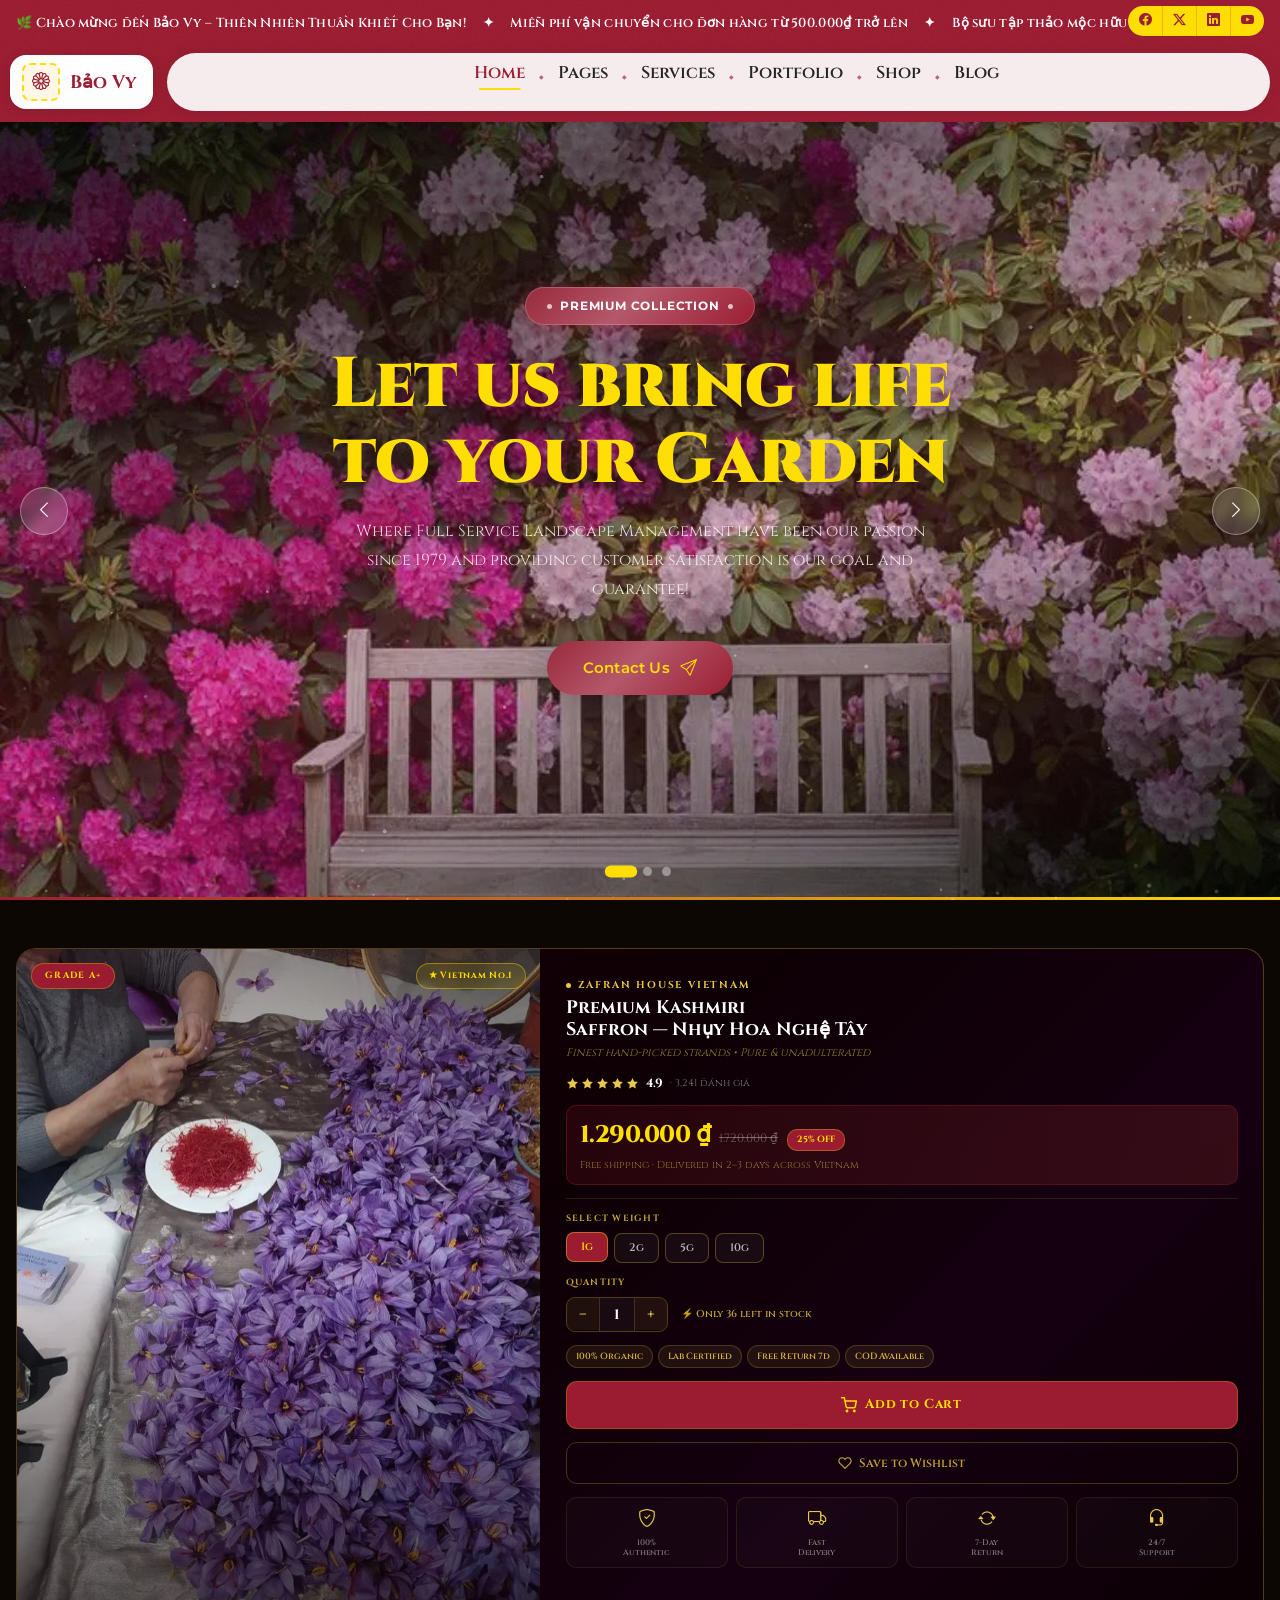
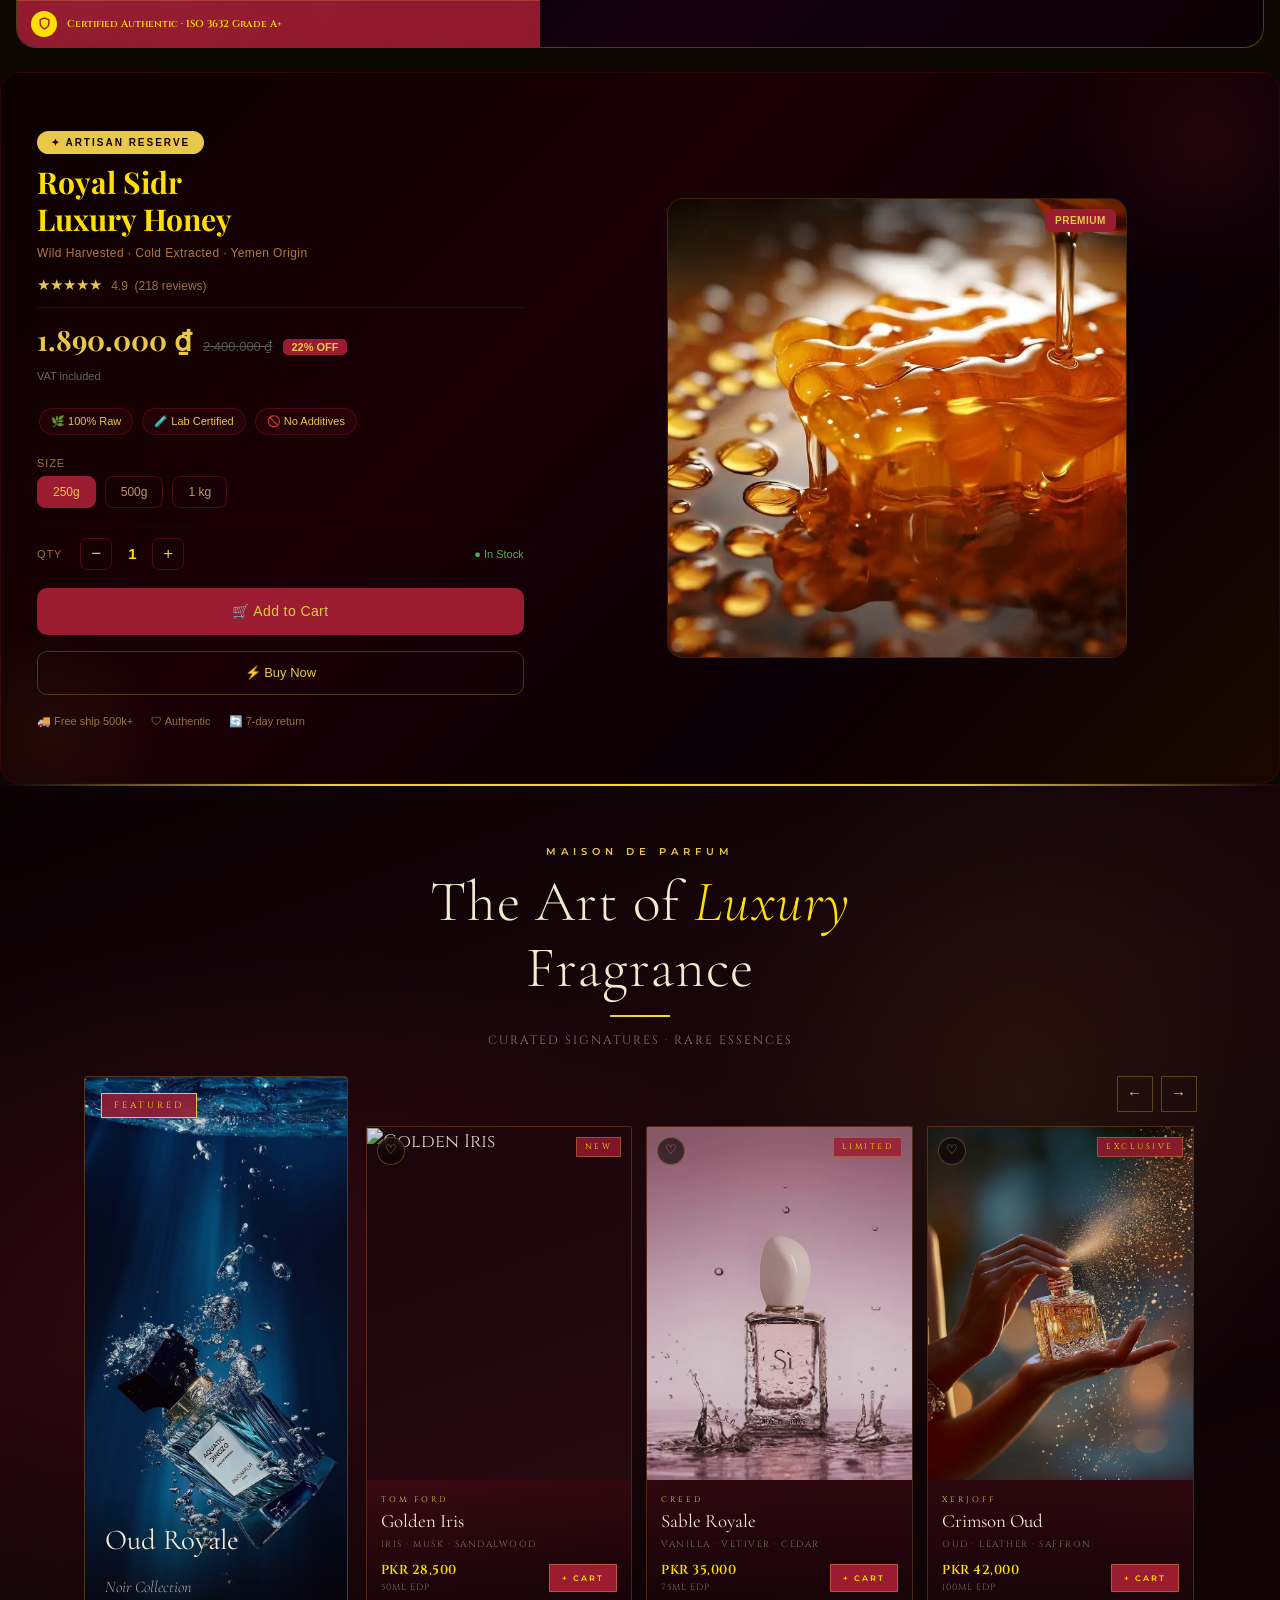
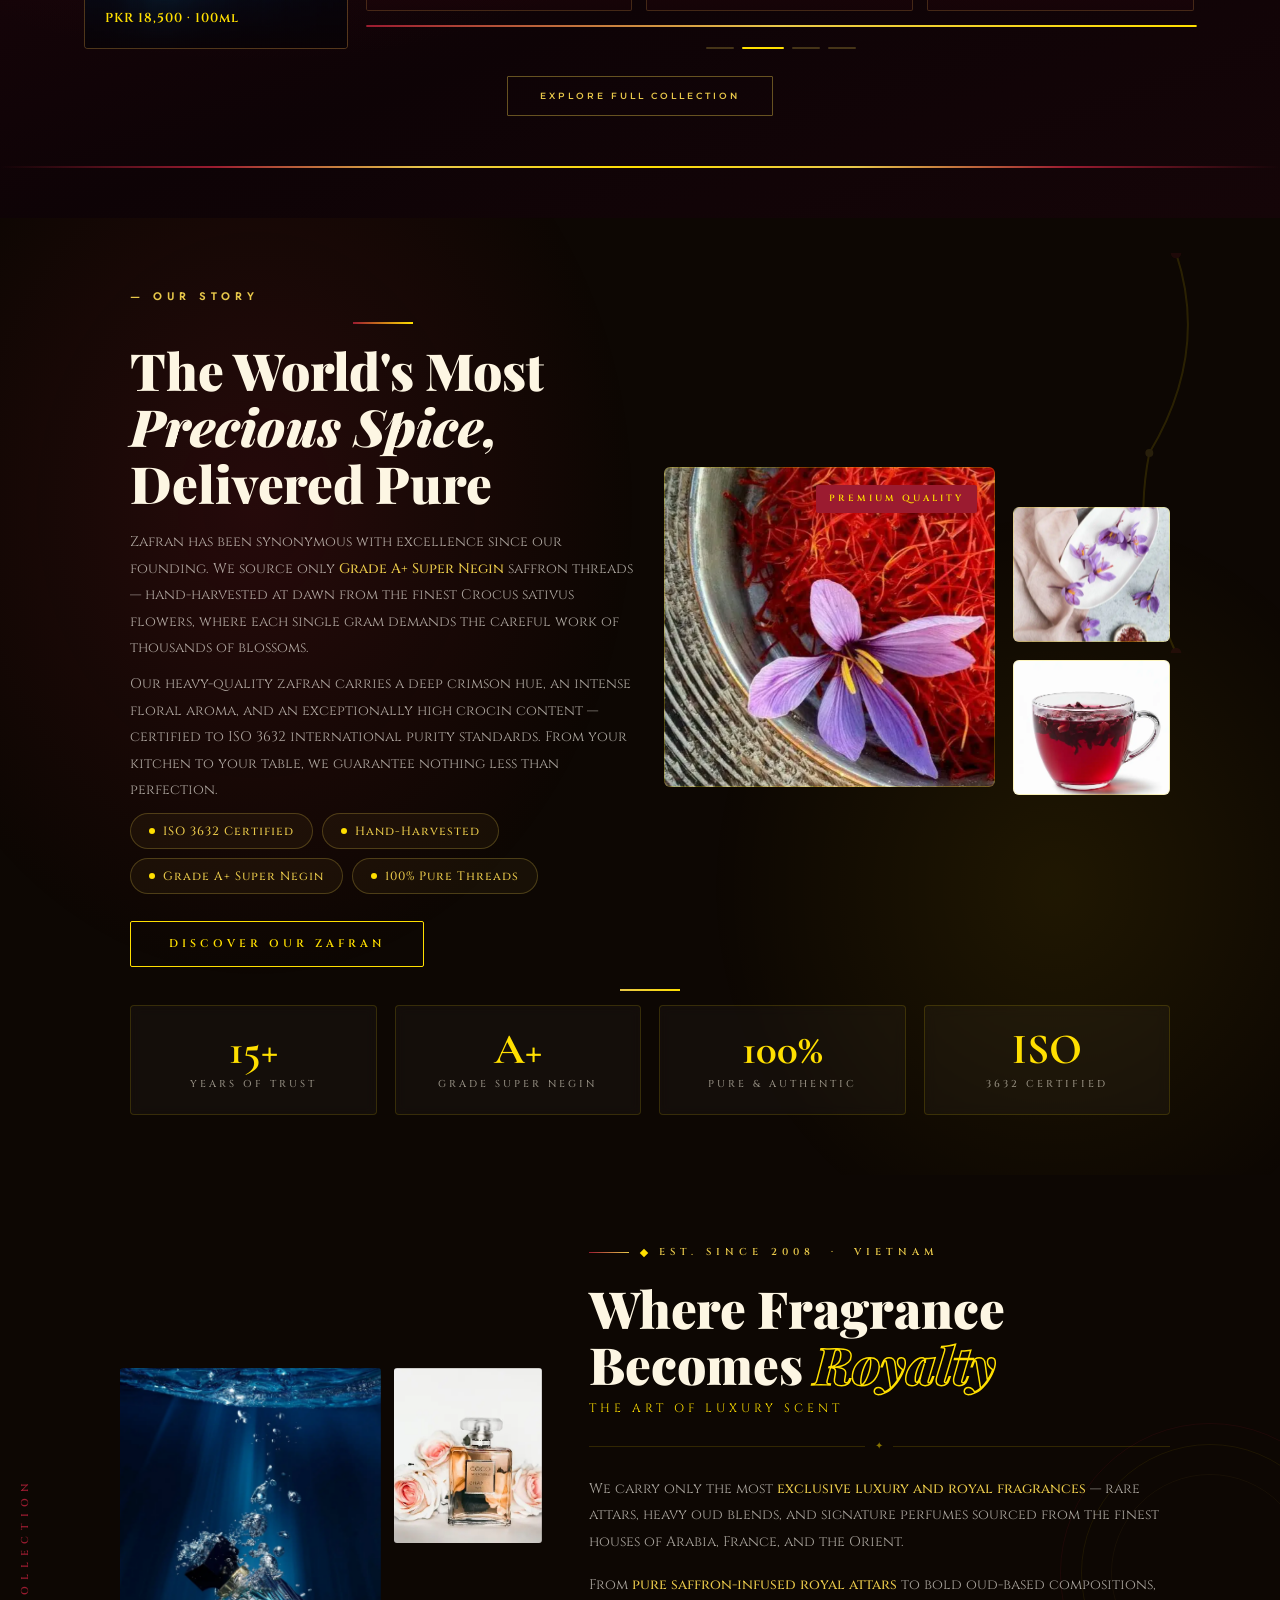
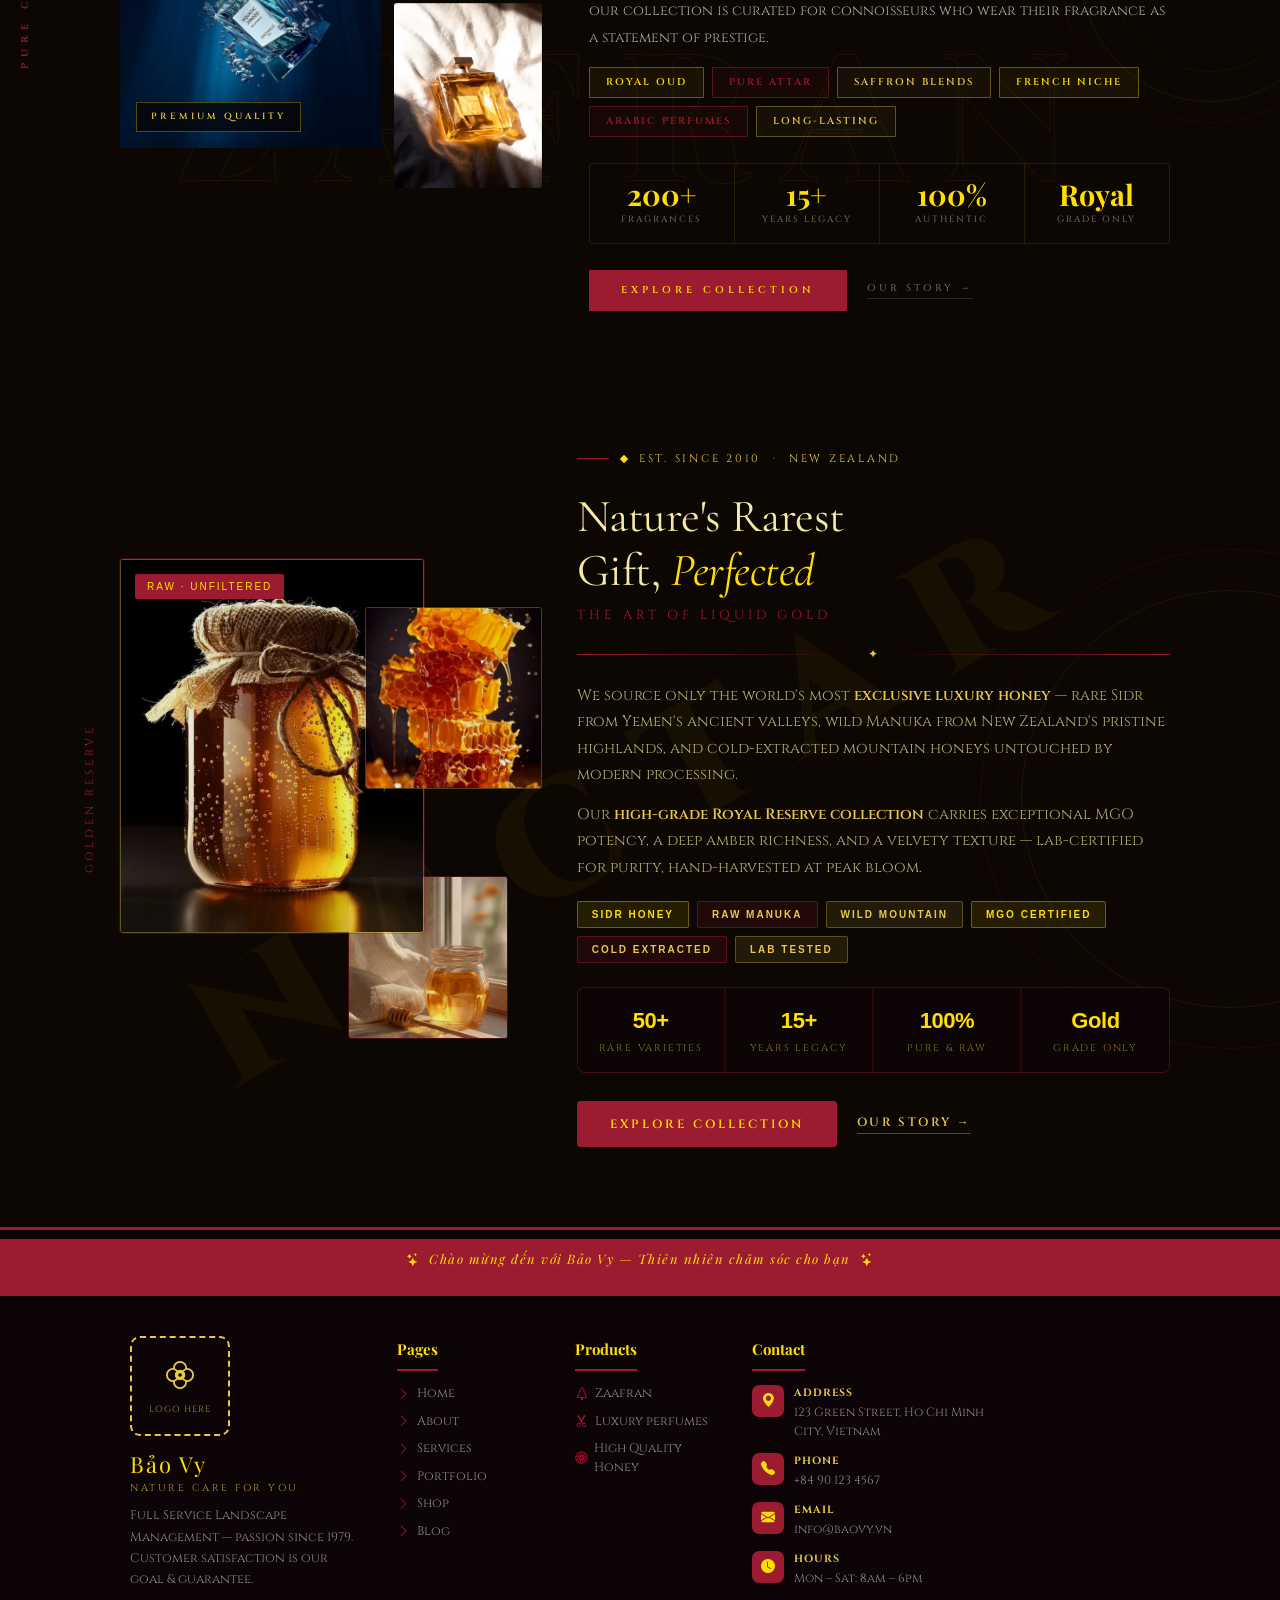
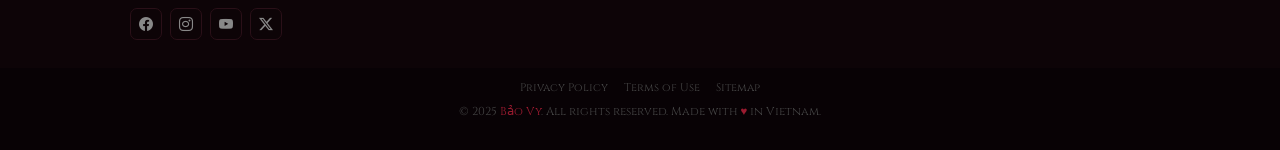
==== commit cda5f5a5: "frontend ui fixes" ====
--- a/index.html
+++ b/index.html
@@ -3189,6 +3189,97 @@
   resetTimer();
 })();
 </script>
+<script>
+(function(){
+  const canvas = document.createElement('canvas');
+  canvas.id = 'particleCanvas';
+  Object.assign(canvas.style, {
+    position: 'fixed', top: '0', left: '0',
+    width: '100%', height: '100%',
+    pointerEvents: 'none', zIndex: '9999',
+    opacity: '1'
+  });
+  document.body.appendChild(canvas);
+
+  const ctx = canvas.getContext('2d');
+  let W, H, particles = [], mouse = { x: -999, y: -999 };
+  const COUNT = 100;
+
+  function resize(){
+    W = canvas.width  = window.innerWidth;
+    H = canvas.height = window.innerHeight;
+  }
+  resize();
+  window.addEventListener('resize', resize, { passive: true });
+
+  window.addEventListener('mousemove', e => {
+    mouse.x = e.clientX;
+    mouse.y = e.clientY;
+  }, { passive: true });
+
+  class Particle {
+    constructor(){
+      this.reset(true);
+    }
+    reset(init){
+      this.x  = Math.random() * W;
+      this.y  = init ? Math.random() * H : H + 10;
+      this.r  = Math.random() * 1.8 + 0.4;
+      this.vx = (Math.random() - 0.5) * 0.25;
+      this.vy = -(Math.random() * 0.4 + 0.2);
+      this.alpha = 0;
+      this.targetAlpha = Math.random() * 0.45 + 0.08;
+      this.fadeSpeed  = Math.random() * 0.004 + 0.002;
+      this.phase = Math.random() * Math.PI * 2;
+      this.waveAmp   = Math.random() * 0.3 + 0.1;
+      this.waveSpeed = Math.random() * 0.008 + 0.003;
+    }
+    update(t){
+      this.phase += this.waveSpeed;
+      this.x += this.vx + Math.sin(this.phase) * this.waveAmp;
+      this.y += this.vy;
+
+      // Mouse repel
+      const dx = this.x - mouse.x;
+      const dy = this.y - mouse.y;
+      const dist = Math.sqrt(dx*dx + dy*dy);
+      if(dist < 90){
+        const force = (90 - dist) / 90;
+        this.x += (dx / dist) * force * 1.2;
+        this.y += (dy / dist) * force * 1.2;
+      }
+
+      // Fade in/out
+      if(this.y < H * 0.15){
+        this.alpha = Math.max(0, this.alpha - this.fadeSpeed * 2);
+      } else {
+        this.alpha += (this.targetAlpha - this.alpha) * this.fadeSpeed * 8;
+      }
+
+      if(this.y < -10 || this.alpha <= 0.005){
+        this.reset(false);
+      }
+    }
+    draw(){
+      ctx.beginPath();
+      ctx.arc(this.x, this.y, this.r, 0, Math.PI * 2);
+      ctx.fillStyle = `rgba(255,255,255,${this.alpha.toFixed(3)})`;
+      ctx.fill();
+    }
+  }
+
+  for(let i = 0; i < COUNT; i++) particles.push(new Particle());
+
+  // GSAP ticker — ultra smooth, synced to RAF
+  gsap.ticker.add(function(time){
+    ctx.clearRect(0, 0, W, H);
+    particles.forEach(p => { p.update(time); p.draw(); });
+  });
+
+  // Smooth fade in
+  gsap.fromTo(canvas, { opacity: 0 }, { opacity: 1, duration: 2, ease: 'power2.out' });
+})();
+</script>
 <script src="https://cdn.jsdelivr.net/npm/bootstrap@5.3.3/dist/js/bootstrap.bundle.min.js"></script>
 <script src="script.js"></script>
 </body>
